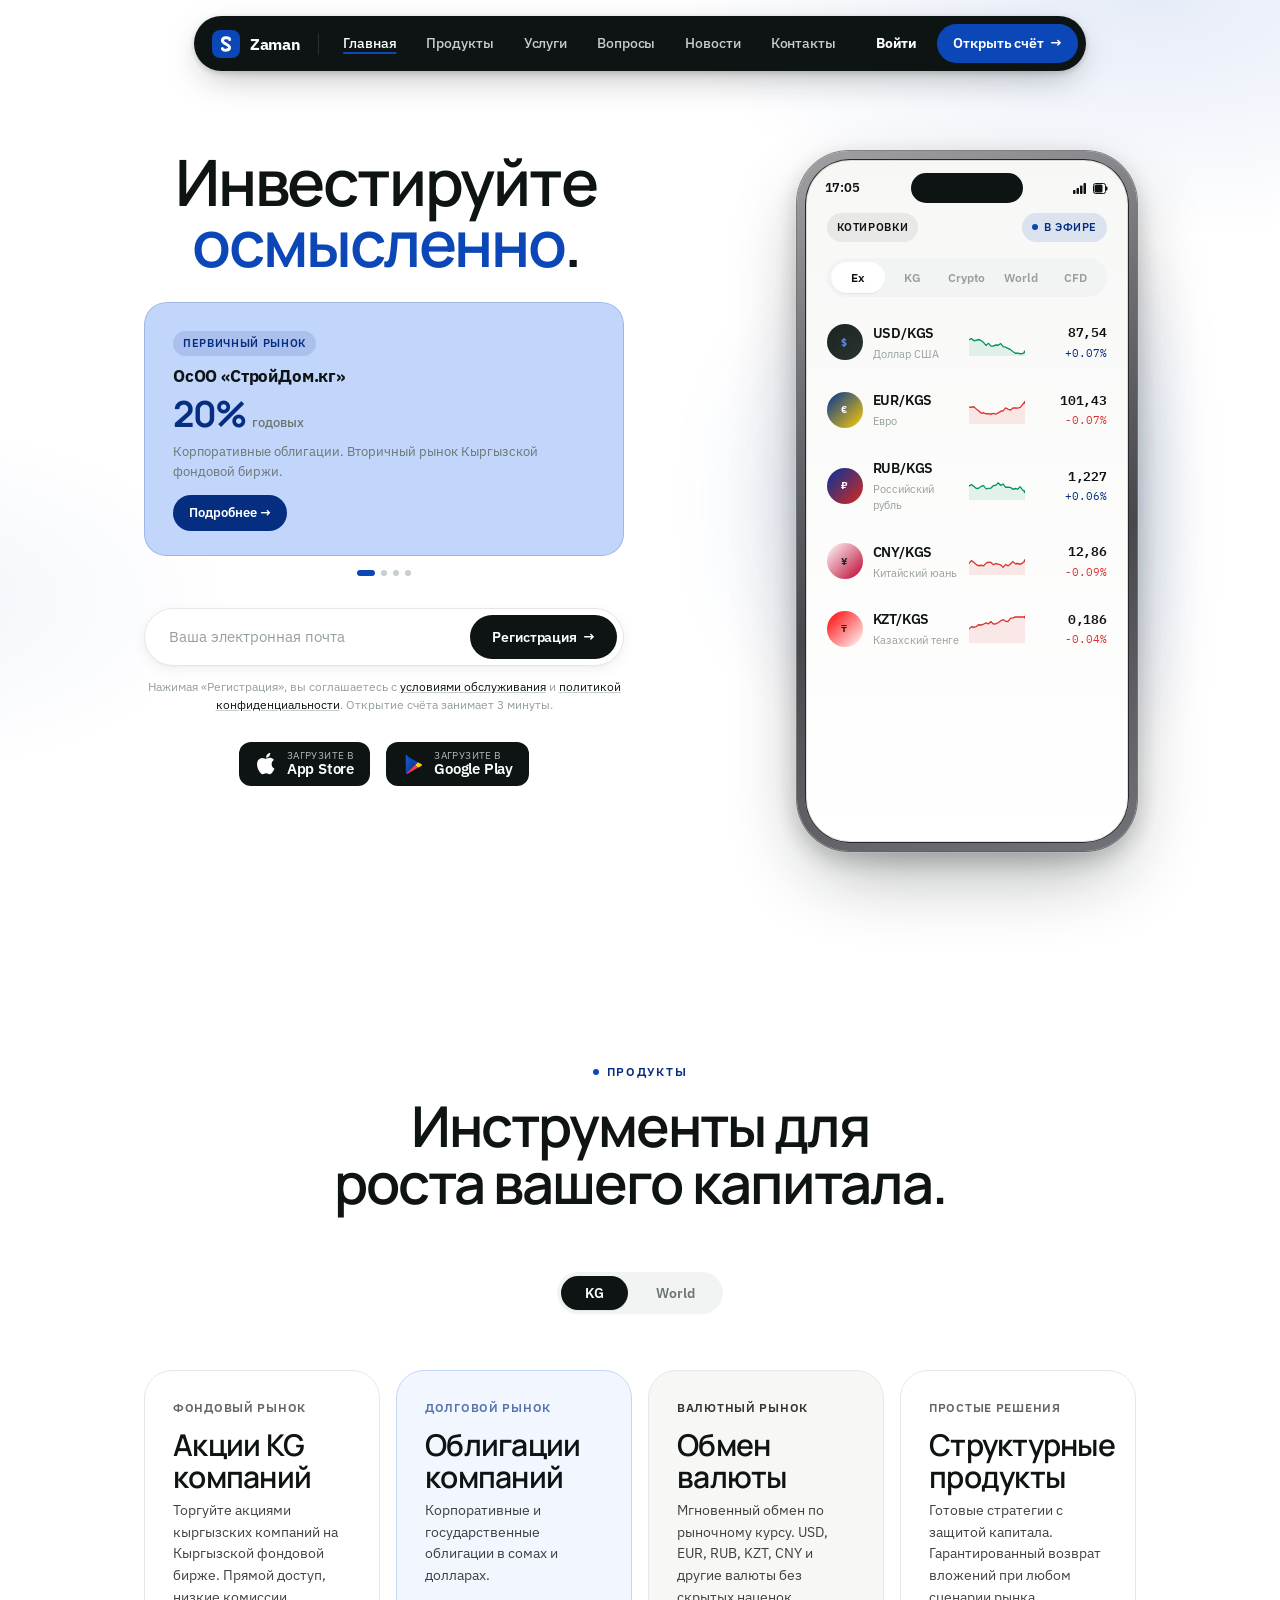
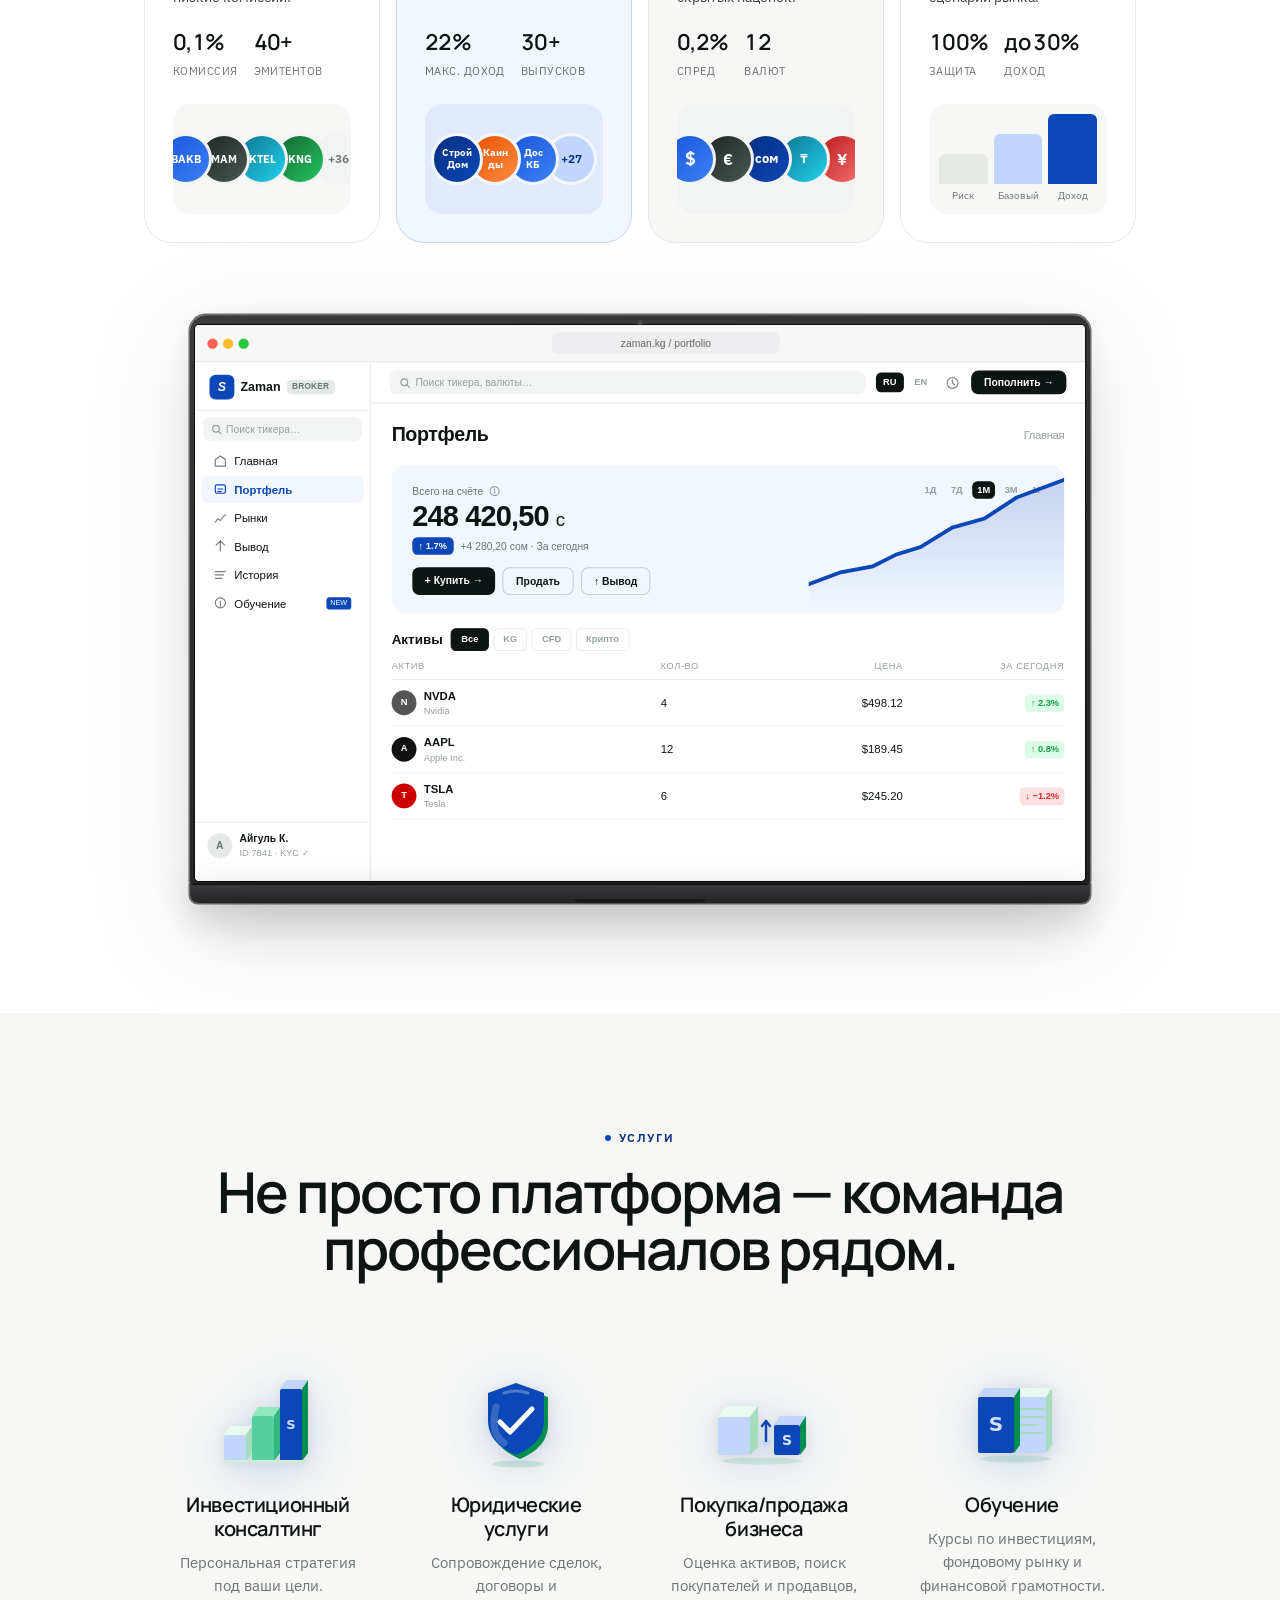
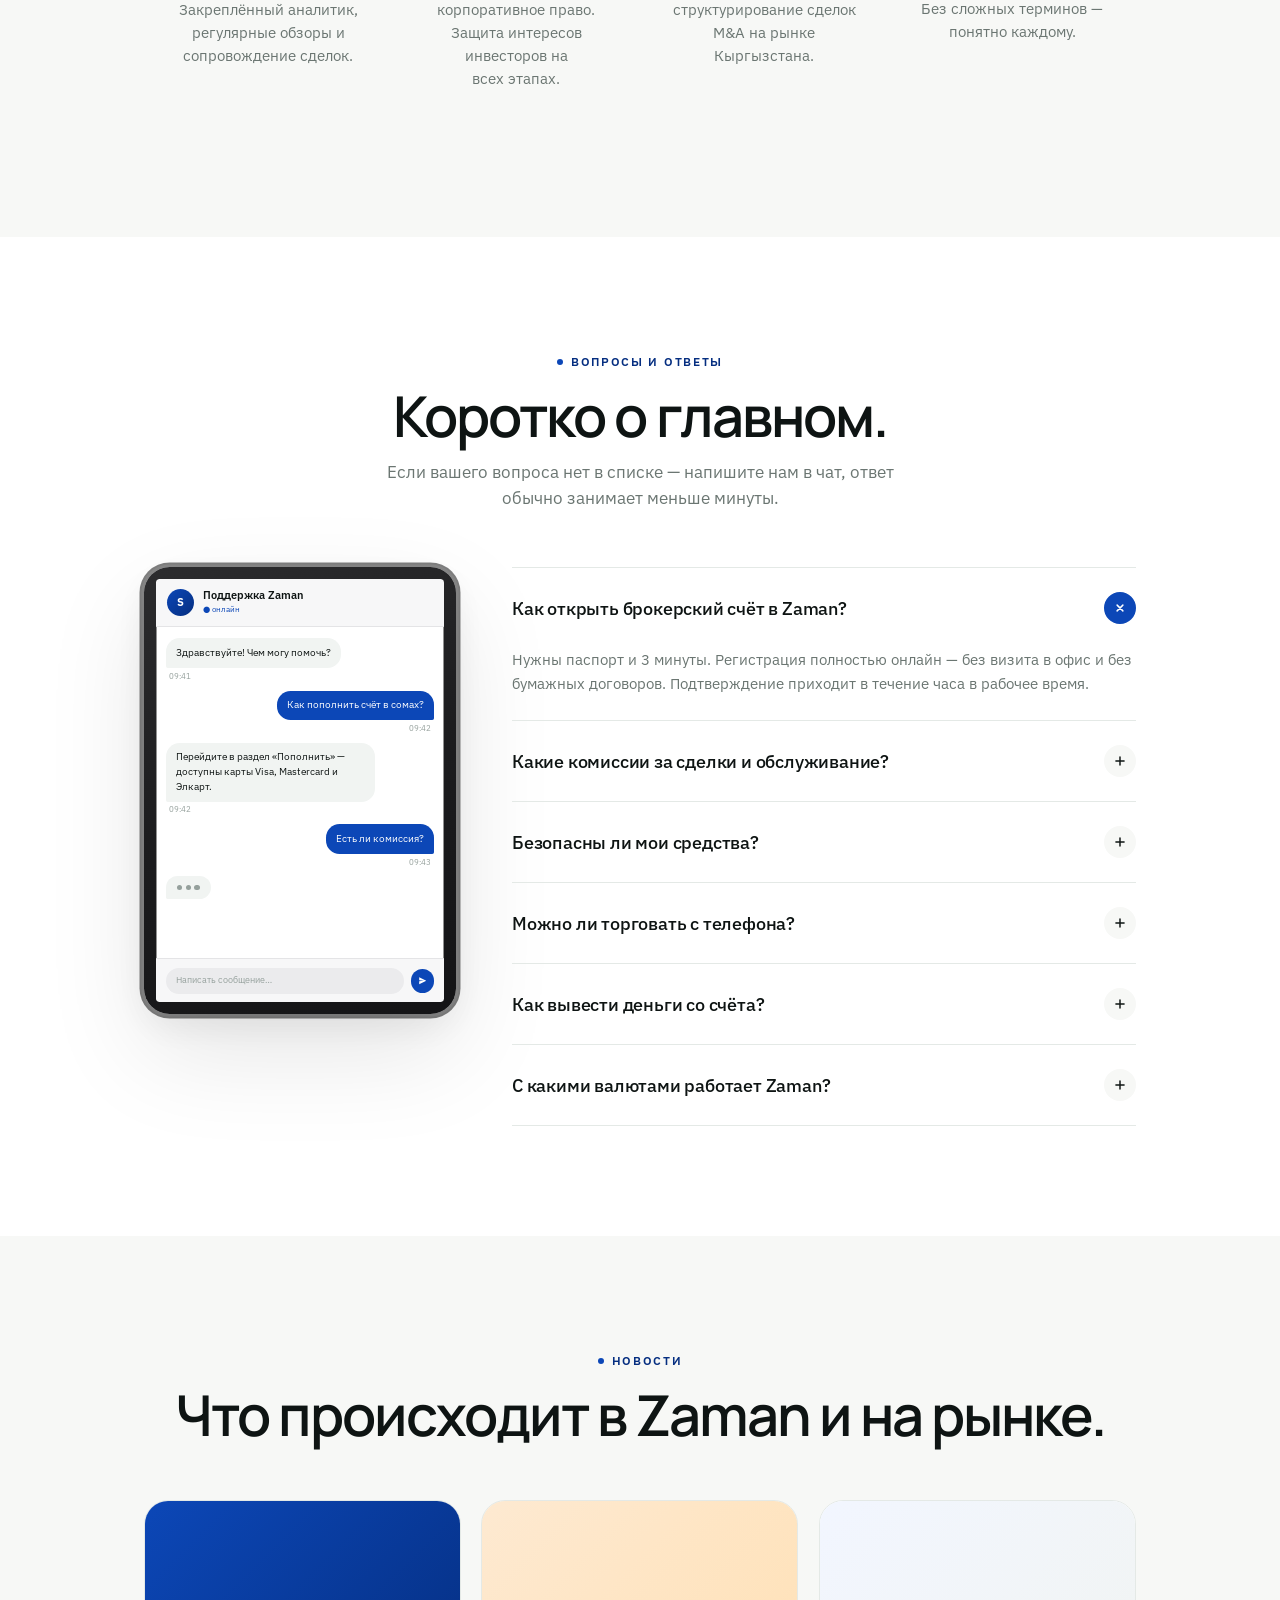
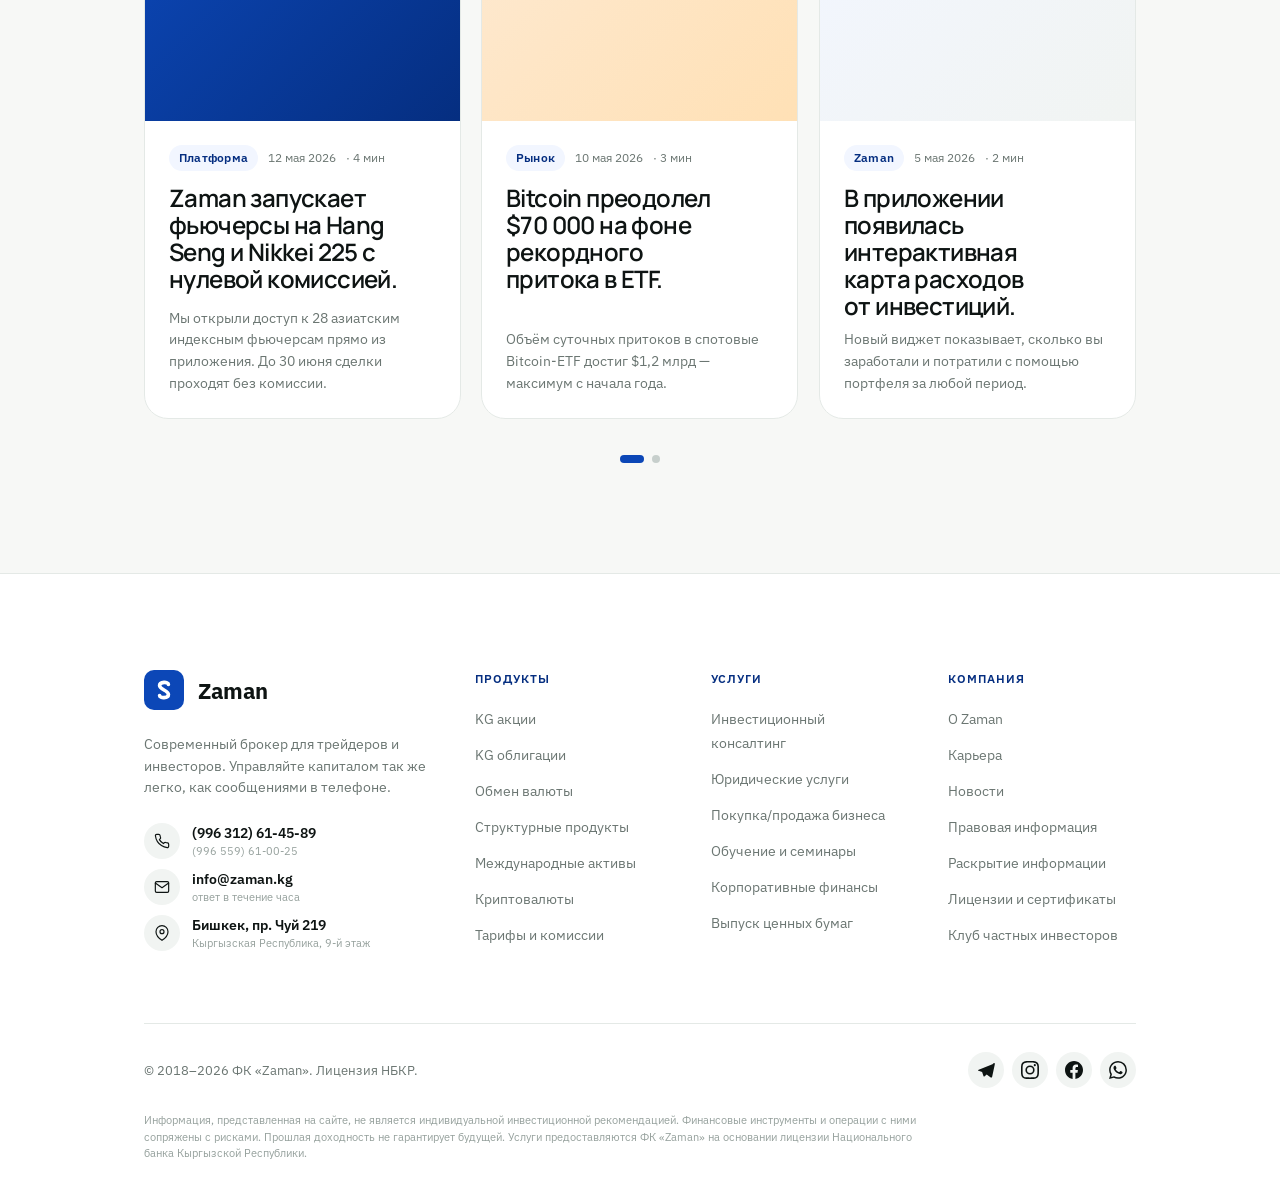
==== index.html @ e64d0140 "Initial zaman landing site (rebranded from Senti template) Co-Authored-By: Claude Opus 4.8 <noreply@" ====
<!doctype html>
<html lang="ru">
<head>
<meta charset="utf-8"/>
<meta name="viewport" content="width=device-width, initial-scale=1"/>
<title>Zaman — брокерская платформа</title>
<link rel="preconnect" href="https://fonts.googleapis.com"/>
<link rel="preconnect" href="https://fonts.gstatic.com" crossorigin/>
<link href="https://fonts.googleapis.com/css2?family=Manrope:wght@400;500;600;700;800&family=IBM+Plex+Sans:wght@400;500;600;700&family=IBM+Plex+Mono:wght@400;500&display=swap" rel="stylesheet"/>
<style>
/* ============================================================
   Zaman — Design Tokens (colors_and_type.css inlined)
   ============================================================ */
:root {
  --senti-green:        #0C47B7;
  --senti-green-bright: #1F5FD8;
  --senti-green-deep:   #052E80;
  --senti-green-soft:   #C2D5FB;
  --senti-green-wash:   #F2F6FF;
  --senti-lime:         #5C8BEE;

  --ink-1000: #0E1413;
  --ink-900:  #161D1B;
  --ink-800:  #1F2725;
  --ink-700:  #2A3331;
  --ink-500:  #6B7672;
  --ink-400:  #95A09C;
  --ink-300:  #C7CFCC;
  --ink-200:  #E4E9E6;
  --ink-100:  #F1F4F2;
  --ink-50:   #F7F8F6;
  --paper:    #FFFFFF;

  --fg-1: var(--ink-1000);
  --fg-2: var(--ink-500);
  --fg-3: var(--ink-400);
  --fg-inverse: var(--paper);

  --bg-1: var(--paper);
  --bg-2: var(--ink-50);
  --bg-3: var(--ink-100);
  --bg-dark: var(--ink-1000);

  --border: var(--ink-200);
  --border-strong: var(--ink-300);
  --border-dark: var(--ink-700);

  --accent: var(--senti-green);
  --accent-fg: var(--paper);
  --accent-tint: var(--senti-green-soft);

  --success: #16A34A;
  --warning: #E69500;
  --danger:  #DC3232;
  --info:    #2563EB;

  --font-display: 'Manrope', 'Helvetica Neue', system-ui, -apple-system, sans-serif;
  --font-body:    'IBM Plex Sans', system-ui, -apple-system, sans-serif;
  --font-mono:    'IBM Plex Mono', 'SFMono-Regular', Menlo, monospace;

  --fs-display-2xl: clamp(64px, 8vw, 128px);
  --fs-display-xl:  clamp(48px, 6vw,  96px);
  --fs-display-lg:  clamp(40px, 4.4vw, 72px);
  --fs-display-md:  clamp(32px, 3.4vw, 56px);
  --fs-h1: 40px;
  --fs-h2: 32px;
  --fs-h3: 24px;
  --fs-h4: 20px;
  --fs-body-lg: 18px;
  --fs-body:    16px;
  --fs-body-sm: 14px;
  --fs-caption: 12px;
  --fs-eyebrow: 13px;

  --lh-display: 0.95;
  --lh-heading: 1.1;
  --lh-body:    1.5;
  --lh-tight:   1.2;

  --tracking-display: -0.035em;
  --tracking-heading: -0.02em;
  --tracking-body:    -0.005em;
  --tracking-eyebrow: 0.08em;

  --radius-sm: 8px;
  --radius-md: 14px;
  --radius-lg: 22px;
  --radius-xl: 32px;
  --radius-2xl: 44px;
  --radius-pill: 999px;

  --shadow-1: 0 1px 2px rgba(14,20,19,0.04), 0 1px 1px rgba(14,20,19,0.03);
  --shadow-2: 0 4px 14px rgba(14,20,19,0.06), 0 1px 2px rgba(14,20,19,0.04);
  --shadow-3: 0 18px 40px -12px rgba(14,20,19,0.12), 0 4px 10px rgba(14,20,19,0.04);
  --shadow-press: inset 0 1px 0 rgba(255,255,255,0.18);

  --sp-1: 4px;  --sp-2: 8px;  --sp-3: 12px; --sp-4: 16px;
  --sp-5: 20px; --sp-6: 24px; --sp-8: 32px; --sp-10: 40px;
  --sp-12: 48px; --sp-16: 64px; --sp-20: 80px; --sp-24: 96px;

  --ease-out: cubic-bezier(0.22, 1, 0.36, 1);
  --ease-in-out: cubic-bezier(0.65, 0, 0.35, 1);
  --dur-fast: 140ms;
  --dur-base: 220ms;
  --dur-slow: 420ms;
}

/* ============ base ============ */
*, *::before, *::after { box-sizing: border-box; }
html, body { margin: 0; padding: 0; color: var(--fg-1); }
body {
  background:
    radial-gradient(800px 400px at 90% 0%, rgba(12,71,183,0.10), transparent 60%),
    radial-gradient(600px 300px at -10% 10%, rgba(12,71,183,0.06), transparent 60%),
    var(--paper);
  background-attachment: local;
}
html { overflow-x: clip; }
body { font-family: var(--font-body); font-size: 16px; line-height: var(--lh-body); -webkit-font-smoothing: antialiased; text-rendering: optimizeLegibility; }
a { color: inherit; text-decoration: none; }
button { font-family: inherit; }
::selection { background: var(--senti-green-soft); color: var(--ink-1000); }

.wrap { max-width: 1280px; margin: 0 auto; padding: 0 144px; }
@media (max-width: 1200px) { .wrap { padding: 0 96px; } }
@media (max-width: 980px)  { .wrap { padding: 0 32px; } }
@media (max-width: 760px)  { .wrap { padding: 0 20px; } }

.eyebrow {
  font-size: 12px; line-height: 1; letter-spacing: 0.14em; text-transform: uppercase;
  font-weight: 600; color: var(--senti-green-deep);
  display: inline-flex; align-items: center; gap: 8px;
}
.eyebrow::before {
  content: ''; width: 6px; height: 6px; border-radius: 999px; background: var(--senti-green);
}

.pill {
  display: inline-flex; align-items: center; gap: 8px;
  height: 48px; padding: 0 22px; border-radius: 999px;
  font-weight: 600; font-size: 15px; letter-spacing: -0.2px;
  border: none; cursor: pointer;
  transition: transform 80ms var(--ease-out), background-color 140ms var(--ease-out), box-shadow 140ms var(--ease-out), color 140ms var(--ease-out);
}
.pill .arr { font-weight: 500; opacity: 0.95; transition: transform 220ms var(--ease-out); }
.pill:hover .arr { transform: translateX(2px); }
.pill:active { transform: scale(0.98); }
.pill.primary { background: var(--senti-green); color: white; }
.pill.primary:hover { background: var(--senti-green-bright); box-shadow: var(--shadow-2); }
.pill.dark { background: var(--ink-1000); color: white; }
.pill.dark:hover { background: var(--ink-800); box-shadow: var(--shadow-2); }
.pill.outline { background: transparent; color: var(--ink-1000); border: 1.5px solid var(--ink-1000); }
.pill.outline:hover { background: var(--ink-1000); color: white; }
.pill.soft { background: var(--ink-100); color: var(--ink-1000); }
.pill.soft:hover { background: var(--ink-200); }
.pill.lg { height: 56px; padding: 0 28px; font-size: 16px; }

/* ============ Dynamic Island nav ============ */
.island-wrap { position: sticky; top: 16px; z-index: 50; display: flex; justify-content: center; padding: 0 16px; max-width: 100vw; box-sizing: border-box; }
.island {
  position: relative;
  background: var(--ink-1000); color: white;
  border-radius: 999px;
  display: flex; align-items: center; gap: 6px;
  padding: 8px 8px 8px 18px;
  box-shadow: 0 12px 36px -10px rgba(14,20,19,0.35), 0 2px 6px rgba(14,20,19,0.18);
  transition: width 420ms var(--ease-out), padding 320ms var(--ease-out), border-radius 320ms var(--ease-out);
  overflow: hidden;
}
.island-logo { display: flex; align-items: center; gap: 10px; padding-right: 8px; flex: 0 0 auto; }
.island-logo .glyph {
  width: 28px; height: 28px; border-radius: 8px; background: var(--senti-green);
  display: grid; place-items: center; flex: 0 0 auto;
}
.island-logo .glyph svg { width: 18px; height: 18px; }
.island-logo .name { font-weight: 700; font-size: 16px; letter-spacing: -0.4px; }
.island-sep { width: 1px; height: 22px; background: rgba(255,255,255,0.12); margin: 0 4px; flex: 0 0 auto; }
.island-nav { display: flex; gap: 2px; align-items: center; }
.island-nav a {
  position: relative;
  padding: 9px 14px; border-radius: 999px;
  font-size: 14px; font-weight: 500; color: rgba(255,255,255,0.78); letter-spacing: -0.1px;
  transition: color 140ms var(--ease-out), background-color 140ms var(--ease-out);
  white-space: nowrap;
}
.island-nav a:hover { color: white; background: rgba(255,255,255,0.08); }
.island-nav a.active { color: white; background: transparent; text-decoration: underline; text-decoration-color: var(--senti-green); text-underline-offset: 4px; text-decoration-thickness: 2px; }
.island-cta {
  margin-left: 6px; display: flex; gap: 6px; align-items: center;
}
.island-cta .ghost {
  color: #fff; padding: 9px 14px; border-radius: 999px;
  font-size: 14px; font-weight: 700; letter-spacing: -0.01em;
  transition: color 140ms var(--ease-out), background-color 140ms var(--ease-out);
}
.island-cta .ghost:hover { color: white; background: rgba(255,255,255,0.08); }
.island-cta .signup {
  background: var(--senti-green); color: white;
  padding: 9px 16px; border-radius: 999px; font-weight: 600; font-size: 14px;
  display: inline-flex; align-items: center; gap: 6px; letter-spacing: -0.1px;
  transition: background-color 140ms var(--ease-out);
}
.island-cta .signup:hover { background: var(--senti-green-bright); }

/* morphing ticker that appears in the island when scrolled past hero */
.island-ticker {
  display: none; align-items: center; gap: 12px; padding: 0 10px 0 6px;
  color: rgba(255,255,255,0.92); font-family: var(--font-mono); font-size: 13px;
  font-feature-settings: 'tnum' 1;
}
.island-ticker .tk { display: inline-flex; align-items: center; gap: 6px; }
.island-ticker .sym { color: rgba(255,255,255,0.6); }
.island-ticker .up { color: var(--senti-green-bright); }
.island-ticker .dn { color: #ff7676; }

/* compact (scrolled) state */
.island.compact .island-nav,
.island.compact .island-sep,
.island.compact .island-cta .ghost { display: none; }
.island.compact .island-ticker { display: none !important; }
.island.compact { padding: 8px 8px 8px 18px; }
.island.compact .island-burger { display: inline-flex; }

/* Hamburger button — hidden by default, shown on compact/mobile */
.island-burger {
  display: none; align-items: center; justify-content: center;
  width: 36px; height: 36px; border-radius: 999px;
  background: rgba(255,255,255,0.10); border: none; cursor: pointer;
  color: white; flex: 0 0 auto; margin-right: 4px;
  transition: background-color 140ms var(--ease-out);
}
.island-burger:hover { background: rgba(255,255,255,0.18); }

@media (max-width: 980px) {
  .island-nav { display: none; }
  .island-sep { display: none; }
  .island-cta .ghost { display: none; }
  .island-ticker { display: none !important; }
  .island-burger { display: inline-flex; }
}

/* Mobile nav dropdown */
.island-mobile-menu {
  display: none; position: fixed; top: 72px;
  left: 50%; transform: translateX(-50%);
  width: auto;
  background: var(--ink-1000); border-radius: 22px;
  padding: 12px; z-index: 49;
  box-shadow: 0 18px 48px -12px rgba(14,20,19,0.5);
  flex-direction: column; gap: 2px;
}
.island-mobile-menu.open { display: flex; }
.island-mobile-menu a {
  padding: 13px 16px; border-radius: 14px;
  font-size: 16px; font-weight: 500; color: rgba(255,255,255,0.82);
  text-align: center;
  transition: background-color 140ms var(--ease-out), color 140ms;
}
.island-mobile-menu a:hover,
.island-mobile-menu a.active { background: rgba(255,255,255,0.08); color: white; }
.menu-socials {
  display: flex; justify-content: center; gap: 8px;
  padding: 8px 0 4px; border-top: 1px solid rgba(255,255,255,0.08); margin-top: 4px;
}
.menu-socials a {
  width: 36px; height: 36px; border-radius: 999px;
  background: rgba(255,255,255,0.08); color: rgba(255,255,255,0.7);
  display: grid; place-items: center; padding: 0;
  transition: background-color 140ms var(--ease-out), color 140ms;
}
.menu-socials a:hover { background: var(--senti-green); color: white; }

/* ============ HERO ============ */
.hero {
  position: relative;
  padding: 0 0 96px;
  background: transparent;
  overflow: hidden;
}
.hero-grid {
  display: grid; grid-template-columns: 1.05fr 1fr; gap: 48px; align-items: start;
  margin-top: 24px;
  padding-top: 72px;
}
/* grid children must have min-width:0 to prevent content overflow */
.hero-grid > * { min-width: 0; }
@media (max-width: 980px) {
  .hero-grid { grid-template-columns: 1fr; gap: 40px; }
  .phone-stage { justify-content: flex-start; }
}
.hero h1 {
  font-family: var(--font-display);
  font-size: clamp(36px, 5vw, 64px);
  line-height: 0.96;
  letter-spacing: -0.035em;
  font-weight: 600;
  margin: 0 0 24px;
  text-align: center;
  text-wrap: none;
}
.hero h1 .accent { color: var(--senti-green); }

.signup-row {
  display: flex; gap: 8px; align-items: stretch; max-width: 480px;
  background: white; border: 1px solid var(--border); border-radius: 999px;
  padding: 6px 6px 6px 22px;
  box-shadow: var(--shadow-2);
}
.signup-row input {
  flex: 1; border: none; outline: none; font-size: 15px;
  font-family: inherit; color: var(--ink-1000); background: transparent;
  min-width: 0;
}
.signup-row input::placeholder { color: var(--fg-3); }
.signup-row button {
  border: none; cursor: pointer;
  background: var(--ink-1000); color: white;
  padding: 0 22px; border-radius: 999px; height: 44px;
  font-weight: 600; font-size: 14px; letter-spacing: -0.1px;
  display: inline-flex; align-items: center; gap: 6px;
  transition: background-color 140ms var(--ease-out);
}
.signup-row button:hover { background: var(--senti-green); }
.signup-hint {
  margin: 12px 0 28px; font-size: 12px; color: var(--fg-3); max-width: 480px; line-height: 1.5;
}
.signup-hint a { color: var(--ink-1000); text-decoration: underline; text-decoration-color: var(--ink-300); }

.store-row {
  display: flex; flex-wrap: nowrap; gap: 16px; align-items: center; justify-content: center;
  max-width: 480px;
}
.store {
  display: inline-flex; align-items: center; justify-content: center; gap: 8px;
  background: var(--ink-1000); color: white;
  height: 44px; padding: 0 16px; border-radius: 12px; flex: 0 0 auto;
  transition: transform 80ms var(--ease-out), background-color 140ms var(--ease-out);
}
.store:hover { background: var(--ink-800); }
.store:active { transform: scale(0.98); }
.store .icon { display: grid; place-items: center; width: 24px; }
.store .lbl { display: flex; flex-direction: column; line-height: 1.1; }
.store .lbl small { font-size: 10px; opacity: 0.7; letter-spacing: 0.04em; text-transform: uppercase; }
.store .lbl strong { font-size: 15px; font-weight: 600; letter-spacing: -0.2px; }
.store.pwa { background: white; color: var(--ink-1000); border: 1.5px solid var(--ink-1000); }
.store.pwa:hover { background: var(--ink-1000); color: white; }
.store.pwa-sq { border-radius: var(--radius-md); padding: 0; width: 52px; height: 52px; flex: 0 0 52px; justify-content: center; }
.store.pwa-sq .icon { margin: 0; }

/* ---- Promo Carousel ---- */
.promo-carousel {
  position: relative; overflow: hidden;
  margin: 28px 0 32px; border-radius: var(--radius-lg);
  max-width: 480px;
}
.promo-track {
  display: flex; transition: transform 500ms var(--ease-out); will-change: transform;
}
.promo-card {
  flex: 0 0 100%; background: var(--card-bg, var(--senti-green-wash));
  border-radius: var(--radius-lg); padding: 28px 28px 24px;
  border: 1.5px solid color-mix(in srgb, var(--card-accent, var(--senti-green)) 18%, transparent);
  display: flex; flex-direction: column; gap: 10px; min-height: 180px;
}
.promo-badge {
  display: inline-flex; align-items: center;
  background: rgba(12,71,183,0.12); color: var(--card-accent, var(--senti-green));
  font-size: 11px; font-weight: 600; letter-spacing: 0.06em; text-transform: uppercase;
  padding: 4px 10px; border-radius: var(--radius-pill); width: fit-content;
}
.promo-company {
  font-size: 17px; font-weight: 700; color: var(--fg-1); letter-spacing: -0.01em; line-height: 1.2;
}
.promo-yield {
  display: flex; align-items: baseline; gap: 6px;
}
.promo-yield-num {
  font-family: var(--font-display); font-size: 36px; font-weight: 700; letter-spacing: -0.04em;
  color: var(--card-accent, var(--senti-green)); line-height: 1;
}
.promo-yield-label {
  font-size: 13px; color: var(--fg-2); font-weight: 500;
}
.promo-desc {
  font-size: 13px; color: var(--fg-2); line-height: 1.5; flex: 1;
}
.promo-cta {
  display: inline-flex; align-items: center; align-self: flex-start;
  background: var(--card-accent, var(--senti-green)); color: #fff;
  font-size: 13px; font-weight: 600; padding: 8px 16px;
  border-radius: var(--radius-pill); text-decoration: none; margin-top: 4px;
  transition: opacity 150ms;
}
.promo-cta:hover { opacity: 0.85; }
.promo-dots {
  display: flex; justify-content: center; gap: 6px; margin-top: 14px;
}
.promo-dot {
  width: 6px; height: 6px; border-radius: 3px; background: var(--ink-300);
  cursor: pointer; transition: width 300ms var(--ease-out), background 200ms;
}
.promo-dot.active { width: 18px; background: var(--senti-green); }

.trust-row {
  display: flex; flex-wrap: wrap; gap: 28px 36px; margin-top: 48px;
  padding-top: 28px; border-top: 1px solid var(--border);
}
.trust { display: flex; flex-direction: column; gap: 4px; }
.trust .num {
  font-family: var(--font-display); font-size: 26px; font-weight: 600; letter-spacing: -0.03em;
  color: var(--ink-1000); font-feature-settings: 'tnum' 1;
}
.trust .lab { font-size: 12px; color: var(--fg-2); }

/* ============ Phone mock ============ */
.phone-stage {
  position: relative; display: flex; justify-content: flex-end; align-items: center;
  min-height: 660px;
}
.phone-stage::before {
  content: ''; position: absolute; inset: 10% -10% -10% 5%;
  background: radial-gradient(circle at 60% 40%, rgba(12,71,183,0.18), transparent 60%);
  z-index: 0; filter: blur(20px);
}
.phone {
  position: relative; z-index: 1;
  width: 340px; height: 700px;
  background: linear-gradient(160deg, #A0A0A5 0%, #6E6E73 30%, #48484C 60%, #72727A 100%);
  border-radius: 52px;
  padding: 8px;
  box-shadow:
    0 0 0 1px rgba(0,0,0,0.45),
    0 0 0 2px rgba(255,255,255,0.14),
    0 30px 80px -20px rgba(14,20,19,0.45),
    0 8px 24px rgba(14,20,19,0.20);
}
.phone-screen {
  width: 100%; height: 100%;
  background: linear-gradient(180deg, #F7F8F6 0%, #FFFFFF 100%);
  border-radius: 45px;
  overflow: hidden; position: relative;
  color: var(--ink-1000);
  box-shadow: inset 0 0 0 1px rgba(0,0,0,0.82), inset 0 0 0 2px rgba(0,0,0,0.12);
}
.phone-status {
  display: grid;
  grid-template-columns: 1fr auto 1fr;
  align-items: center;
  padding: 14px 20px 0;
  font-size: 13px; font-weight: 600; color: var(--ink-1000); letter-spacing: -0.1px;
  position: relative; z-index: 2;
}
.phone-status .st-time { justify-self: start; }
.phone-status .st-island { justify-self: center; }
.phone-status .st-icons { justify-self: end; display: inline-flex; align-items: center; gap: 5px; }
.phone-island-inner {
  display: inline-block;
  background: var(--ink-1000);
  height: 30px; width: 112px; border-radius: 999px;
  vertical-align: middle;
  position: relative; top: 0;
}
.phone-header {
  padding: 10px 22px 10px; display: flex; justify-content: space-between; align-items: center;
}
.phone-header .balance-eyebrow { font-size: 13px; color: var(--ink-1000); letter-spacing: 0.04em; text-transform: uppercase; font-weight: 700; }
.phone-header .balance {
  font-family: var(--font-mono); font-feature-settings: 'tnum' 1;
  font-size: 26px; font-weight: 500; letter-spacing: -0.03em; margin-top: 4px;
}
.phone-header .balance .dec { opacity: 0.5; font-size: 18px; }
.phone-header .live-pill {
  display: inline-flex; align-items: center; gap: 6px;
  background: rgba(12,71,183,0.12); color: var(--senti-green-deep);
  padding: 6px 10px; border-radius: 999px; font-size: 11px; font-weight: 600; letter-spacing: 0.04em;
}
.phone-header .live-pill .dot {
  width: 6px; height: 6px; border-radius: 999px; background: var(--senti-green);
  animation: pulse 1.6s infinite;
}
.phone-header .live-pill-label {
  background: rgba(14,20,19,0.07); color: var(--ink-1000); letter-spacing: 0.06em;
}
@keyframes pulse {
  0%, 100% { opacity: 1; transform: scale(1); }
  50% { opacity: 0.4; transform: scale(0.8); }
}

.phone-tabs {
  display: flex; gap: 0; margin: 6px 22px 14px;
  padding: 4px; border-radius: 999px; background: var(--ink-100);
  justify-content: space-around;
}
.phone-tabs button {
  flex: 1; border: none; background: transparent; cursor: pointer;
  color: var(--ink-400); font-size: 12px; font-weight: 600; letter-spacing: -0.1px;
  padding: 8px 0; border-radius: 999px;
  transition: all 220ms var(--ease-out);
}
.phone-tabs button.on { background: white; color: var(--ink-1000); box-shadow: var(--shadow-1); }

.crypto-list { padding: 0 22px 14px; display: flex; flex-direction: column; gap: 4px; }
.crypto-row {
  display: grid; grid-template-columns: 36px 1fr 56px minmax(72px, max-content); gap: 10px;
  align-items: center; padding: 12px 0;
  border-radius: 18px;
  transition: background-color 140ms var(--ease-out);
}
.crypto-row:hover { background: var(--ink-50); }
.crypto-row .ic {
  width: 36px; height: 36px; border-radius: 999px;
  display: grid; place-items: center;
  font-size: 16px; font-weight: 700; color: white;
}
.crypto-row .meta .sym { font-size: 14px; font-weight: 600; letter-spacing: -0.2px; color: var(--ink-1000); }
.crypto-row .meta .name { font-size: 11px; color: var(--ink-400); margin-top: 2px; }
.crypto-row svg.spark { width: 100%; height: 28px; }
.crypto-row .price {
  text-align: right; font-family: var(--font-mono); font-feature-settings: 'tnum' 1;
}
.crypto-row .price .v { font-size: 13px; font-weight: 600; letter-spacing: -0.02em; color: var(--ink-1000); }
.crypto-row .price .ch { font-size: 11px; margin-top: 2px; }
.ch.up { color: var(--senti-green-deep); }
.ch.dn { color: #DC3232; }
.ic.btc  { background: linear-gradient(135deg, #F7931A, #FFB347); }
.ic.eth  { background: linear-gradient(135deg, #627EEA, #8FA1F5); }
.ic.sol  { background: linear-gradient(135deg, #9945FF, #14F195); }
.ic.ton  { background: linear-gradient(135deg, #0098EA, #5BC4F1); }
.ic.usdt { background: linear-gradient(135deg, #26A17B, #50C896); }
.ic.bnb  { background: linear-gradient(135deg, #F3BA2F, #FFD966); color: #1F2725; }
.ic.xrp  { background: linear-gradient(135deg, #1F2725, #4A5754); }
.ic.aapl { background: #0E1413; }
.ic.tsla { background: linear-gradient(135deg, #E31937, #B30E2A); }
.ic.nvda { background: linear-gradient(135deg, #76B900, #4E7C00); }
.ic.msft { background: linear-gradient(135deg, #0078D4, #00BCF2); }
.ic.googl{ background: linear-gradient(135deg, #4285F4, #34A853); }
.ic.amzn { background: linear-gradient(135deg, #FF9900, #E47911); color: #1F2725; }
.ic.meta { background: linear-gradient(135deg, #1877F2, #4267B2); }
.ic.gold { background: linear-gradient(135deg, #FFD700, #B8860B); color: #1F2725; }
.ic.brent{ background: linear-gradient(135deg, #1F2725, #3D4A47); }
.ic.wti  { background: linear-gradient(135deg, #2A3331, #6B7672); }
.ic.slv  { background: linear-gradient(135deg, #C0C0C0, #808080); color: #1F2725; }
.ic.ngas { background: linear-gradient(135deg, #4FB3E8, #1E6FA8); }
.ic.cpr  { background: linear-gradient(135deg, #B87333, #8B4513); }
.ic.plt  { background: linear-gradient(135deg, #E5E4E2, #A8A9AD); color: #1F2725; }
.ic.kg-b  { background: linear-gradient(135deg, #1A56DB, #3B82F6); }
.ic.kg-k  { background: linear-gradient(135deg, #E65100, #FF8C42); }
.ic.kg-t  { background: linear-gradient(135deg, #0E7490, #22D3EE); color: #fff; }
.ic.kg-m  { background: linear-gradient(135deg, #1F2725, #4A5754); }
.ic.kg-n  { background: linear-gradient(135deg, #166534, #22C55E); }
.ic.kg-mb { background: linear-gradient(135deg, #7C3AED, #A78BFA); }
.ic.kg-h  { background: linear-gradient(135deg, #92400E, #D97706); color: #fff; }
.ic.fx   { font-size: 10px; font-weight: 700; letter-spacing: 0.02em; }
.ic.fx-usd { background: linear-gradient(135deg, #1A2420, #2A3331); color: #5C8BEE; }
.ic.fx-eur { background: linear-gradient(135deg, #003399, #FFCC00); }
.ic.fx-gbp { background: linear-gradient(135deg, #012169, #C8102E); }
.ic.fx-jpy { background: linear-gradient(135deg, #FFFFFF, #BC002D); color: #1F2725; }
.ic.fx-chf { background: linear-gradient(135deg, #DA291C, #FFFFFF); }
.ic.fx-aud { background: linear-gradient(135deg, #00008B, #E4002B); }
.ic.fx-cad { background: linear-gradient(135deg, #FF0000, #FFFFFF); color: #1F2725; }
.ic.fx-rub { background: linear-gradient(135deg, #0033A0, #DA291C); }

.phone-fab {
  position: absolute; left: 14px; right: 14px; bottom: 14px;
  background: var(--ink-1000); color: white;
  border-radius: 999px; padding: 14px 18px;
  display: flex; justify-content: space-between; align-items: center;
  font-size: 14px; font-weight: 600; letter-spacing: -0.2px;
  box-shadow: 0 12px 28px -8px rgba(14,20,19,0.3);
}
.phone-fab .right { display: inline-flex; align-items: center; gap: 8px; opacity: 0.92; }
.phone-fab .right .price { font-family: var(--font-mono); font-feature-settings: 'tnum' 1; }

/* ============ Scroll animations ============ */
[data-anim] {
  opacity: 0;
  transition: opacity 0.65s var(--ease-out), transform 0.65s var(--ease-out);
  will-change: transform, opacity;
}
[data-anim="up"]         { transform: translateY(48px); }
[data-anim="left"]       { transform: translateX(72px); }
[data-anim="right"]      { transform: translateX(-72px); }
[data-anim].anim-in {
  opacity: 1 !important;
  transform: none !important;
}
/* stagger for siblings */
[data-anim][data-delay="1"] { transition-delay: 0.08s; }
[data-anim][data-delay="2"] { transition-delay: 0.16s; }
[data-anim][data-delay="3"] { transition-delay: 0.24s; }
[data-anim][data-delay="4"] { transition-delay: 0.32s; }
[data-anim][data-delay="5"] { transition-delay: 0.40s; }
[data-anim][data-delay="6"] { transition-delay: 0.48s; }
[data-anim][data-delay="7"] { transition-delay: 0.56s; }

/* ============ generic section ============ */
section.section { padding: 110px 0; position: relative; }
.section-bg-tint { background: var(--ink-50); }
.section-head { display: flex; justify-content: space-between; align-items: flex-end; gap: 32px; margin-bottom: 56px; flex-wrap: wrap; }
.section-head .left { max-width: 720px; }
.section-head h2 {
  font-family: var(--font-display); font-size: clamp(36px, 4.4vw, 64px);
  line-height: 1.02; letter-spacing: -0.035em; font-weight: 600;
  margin: 16px 0 0; text-wrap: balance;
}
.section-head p { font-size: 17px; color: var(--fg-2); margin: 16px 0 0; max-width: 520px; text-wrap: pretty; }
.section-head .right a {
  color: inherit; font-weight: 600; font-size: 14px; letter-spacing: -0.1px;
  display: inline-flex; align-items: center; gap: 6px;
  border-bottom: 1.5px solid currentColor; padding-bottom: 2px;
}

/* ============ Products ============ */
/* Products toolbar */
.products-toolbar {
  display: inline-flex; align-items: center; gap: 4px;
  background: var(--ink-100); border-radius: 999px; padding: 4px;
  margin-top: 28px;
}
.ptab {
  padding: 8px 24px; border-radius: 999px; border: none; cursor: pointer;
  font-size: 14px; font-weight: 600; color: var(--fg-2);
  background: transparent; transition: background-color 140ms var(--ease-out), color 140ms;
}
.ptab.on { background: var(--ink-1000); color: white; box-shadow: var(--shadow-1); }
.ptab:hover:not(.on) { color: var(--fg-1); }

.products-grid {
  display: grid; grid-template-columns: repeat(4, 1fr); gap: 16px;
}
@media (max-width: 1024px) { .products-grid { grid-template-columns: repeat(2, 1fr); } }
@media (max-width: 560px) { .products-grid { grid-template-columns: 1fr; } }
.product-card {
  position: relative;
  border-radius: 28px; padding: 28px; border: 1px solid var(--border);
  background: white; min-height: 360px;
  display: flex; flex-direction: column; justify-content: space-between;
  transition: transform 220ms var(--ease-out), box-shadow 220ms var(--ease-out), border-color 220ms var(--ease-out);
  overflow: hidden;
}
.product-card:hover { transform: translateY(-3px); box-shadow: var(--shadow-3); border-color: transparent; }
.product-card.dark { background: #F2F6FF; color: var(--ink-1000); border-color: #C2D5FB; }
.product-card.dark:hover { box-shadow: 0 24px 60px -16px rgba(12,71,183,0.15); border-color: var(--senti-green-soft); }
.product-card.green { background: var(--ink-50); color: var(--ink-1000); border-color: var(--border); }
.product-card .pcat { font-size: 12px; font-weight: 600; letter-spacing: 0.06em; text-transform: uppercase; opacity: 0.65; }
.product-card h3 {
  font-family: var(--font-display); font-size: 30px; line-height: 1.05; letter-spacing: -0.025em;
  font-weight: 600; margin: 12px 0 8px;
}
.product-card p { font-size: 14px; line-height: 1.55; opacity: 0.8; margin: 0; }
.product-card .stats { display: flex; gap: 16px; margin-top: 18px; }
.product-card .stat .v { font-family: var(--font-display); font-weight: 600; font-size: 22px; letter-spacing: -0.03em; font-feature-settings: 'tnum' 1; }
.product-card .stat .l { font-size: 11px; opacity: 0.6; letter-spacing: 0.04em; text-transform: uppercase; margin-top: 4px; }
.product-card .visual {
  margin-top: 24px; height: 110px;
  display: flex; align-items: center; justify-content: center;
  border-radius: 18px; background: var(--ink-50);
  position: relative; overflow: hidden;
}
.product-card.dark .visual { background: rgba(12,71,183,0.07); }
.product-card.green .visual { background: var(--ink-100); }

/* ============ Services ============ */
.services-grid {
  display: grid; grid-template-columns: repeat(4, 1fr); gap: 0;
}
@media (max-width: 1024px) { .services-grid { grid-template-columns: repeat(2, 1fr); } }
@media (max-width: 560px) { .services-grid { grid-template-columns: 1fr; } }
.service {
  padding: 40px 28px 36px; min-height: 280px;
  display: flex; flex-direction: column; align-items: center; text-align: center;
  position: relative; cursor: pointer;
  transition: transform 220ms var(--ease-out);
  color: var(--ink-1000); background: transparent; border: none;
}
.service:hover { transform: translateY(-4px); }
.service-icon {
  width: 96px; height: 96px; margin-bottom: 24px;
  display: flex; align-items: center; justify-content: center;
  filter: drop-shadow(0 8px 28px rgba(12,71,183,0.22)) drop-shadow(0 2px 6px rgba(0,0,0,0.08));
  transition: filter 220ms var(--ease-out), transform 220ms var(--ease-out);
}
.service-icon svg { width: 96px; height: 96px; }
.service:hover .service-icon {
  filter: drop-shadow(0 14px 36px rgba(12,71,183,0.32)) drop-shadow(0 4px 10px rgba(0,0,0,0.10));
  transform: scale(1.08);
}
.service-num { display: none; }
.service h3 {
  font-family: var(--font-display); font-size: 20px; line-height: 1.2; letter-spacing: -0.02em;
  font-weight: 600; margin: 0 0 10px;
}
.service p { font-size: 15px; line-height: 1.55; color: var(--fg-2); margin: 0; max-width: 220px; text-wrap: pretty; }
.service-arrow {
  display: none; width: 40px; height: 40px; border-radius: 999px;
  place-items: center; color: var(--ink-1000);
  background: var(--ink-100);
  transition: transform 220ms var(--ease-out), color 220ms var(--ease-out), background-color 220ms var(--ease-out);
  margin-top: 24px;
}

/* ============ FAQ ============ */
.faq-grid { display: grid; grid-template-columns: 1fr 2fr; gap: 56px; align-items: start; }
@media (max-width: 900px) {
  .faq-grid { grid-template-columns: 1fr; gap: 32px; }
  .faq-side { order: 2; position: static; max-width: 360px; margin: 0 auto; width: 100%; }
  .faq-list-wrap { order: 1; }
}
.faq-list { display: flex; flex-direction: column; gap: 0; border-top: 1px solid var(--border); }
.faq-item { border-bottom: 1px solid var(--border); }
.faq-q {
  display: flex; justify-content: space-between; align-items: center; gap: 20px;
  width: 100%; background: none; border: none; padding: 24px 0; text-align: left;
  cursor: pointer; font-family: inherit;
  font-size: 18px; font-weight: 500; letter-spacing: -0.2px; color: var(--ink-1000);
  transition: color 140ms var(--ease-out);
}
.faq-q:hover { color: var(--senti-green-deep); }
.faq-q .plus {
  width: 32px; height: 32px; border-radius: 999px; background: var(--ink-50);
  display: grid; place-items: center; flex: 0 0 auto;
  transition: transform 320ms var(--ease-out), background-color 220ms var(--ease-out);
}
.faq-item.open .faq-q .plus { transform: rotate(45deg); background: var(--senti-green); color: white; }
.faq-a {
  max-height: 0; overflow: hidden; transition: max-height 320ms var(--ease-out);
}
.faq-a-inner { padding: 0 0 24px; color: var(--fg-2); font-size: 15px; line-height: 1.6; max-width: 640px; text-wrap: pretty; }
.faq-item.open .faq-a { max-height: 240px; }
.faq-side { position: sticky; top: 96px; align-self: start; display: flex; justify-content: center; }

/* iPad illustration — portrait, scales with column via container queries */
.ipad-frame {
  width: 100%;
  aspect-ratio: 834 / 1194;   /* iPad Pro 11" portrait */
  container-type: inline-size;
  background: linear-gradient(160deg, #2C2C2E 0%, #1C1C1E 50%, #141416 100%);
  border-radius: 2cqw;
  padding: 0.9cqw;
  box-shadow: 0 0 0 0.2cqw rgba(255,255,255,0.06), 0 0 0 0.35cqw rgba(0,0,0,0.5),
              0 3cqw 8cqw rgba(0,0,0,0.10), 0 1cqw 3cqw rgba(0,0,0,0.07);
  display: flex; flex-direction: column;
}
.ipad-screen {
  flex: 1;
  background: #fff; border-radius: calc(2cqw - 0.9cqw); overflow: hidden;
  box-shadow: inset 0 0 0 0.2cqw rgba(0,0,0,0.75);
  display: flex; flex-direction: column;
  transform: translateZ(0); /* force GPU layer — fixes overflow:hidden + border-radius in WebKit */
  -webkit-mask-image: -webkit-radial-gradient(white, black); /* Safari clip fix */
}
/* Chat — all units in cqw so they scale with the frame width */
.chat-header {
  background: #F7F7F8; border-bottom: 0.15cqw solid #E4E4E6;
  padding: 3.5cqw 4cqw; display: flex; align-items: center; gap: 3cqw; flex-shrink: 0;
  border-radius: calc(2cqw - 0.9cqw) calc(2cqw - 0.9cqw) 0 0;
}
.chat-av {
  width: 9.4cqw; height: 9.4cqw; border-radius: 50%;
  background: linear-gradient(135deg, #0C47B7, #052E80);
  display: grid; place-items: center; color: #fff; font-size: 3.8cqw; font-weight: 700; flex-shrink: 0;
}
.chat-name { font-size: 3.8cqw; font-weight: 600; color: #0E1413; line-height: 1.2; }
.chat-sub  { font-size: 2.9cqw; color: #0C47B7; }
.chat-body { flex: 1; padding: 4cqw 3.5cqw; display: flex; flex-direction: column; gap: 3cqw; overflow: hidden; }
.chat-msg { display: flex; flex-direction: column; max-width: 78%; }
.chat-msg.them { align-self: flex-start; }
.chat-msg.me   { align-self: flex-end; align-items: flex-end; }
.chat-bubble {
  border-radius: 4.7cqw; padding: 2.6cqw 3.5cqw; font-size: 3.5cqw; line-height: 1.45; color: #0E1413;
}
.chat-msg.them .chat-bubble { background: #F1F4F2; border-bottom-left-radius: 0.6cqw; }
.chat-msg.me   .chat-bubble { background: #0C47B7; color: #fff; border-bottom-right-radius: 0.6cqw; }
.chat-time { font-size: 2.6cqw; color: #95A09C; margin-top: 0.9cqw; padding: 0 1.2cqw; }
.chat-typing {
  align-self: flex-start; background: #F1F4F2; border-radius: 4.7cqw 4.7cqw 4.7cqw 0.6cqw;
  padding: 3cqw 4cqw; display: flex; gap: 1.2cqw; align-items: center;
}
.chat-typing span {
  width: 1.8cqw; height: 1.8cqw; border-radius: 50%; background: #95A09C;
  animation: tdot 1.2s ease-in-out infinite;
}
.chat-typing span:nth-child(2) { animation-delay: 0.2s; }
.chat-typing span:nth-child(3) { animation-delay: 0.4s; }
@keyframes tdot { 0%,60%,100% { opacity: 0.3; transform: translateY(0); } 30% { opacity: 1; transform: translateY(-2px); } }
.chat-input-bar {
  background: #F7F7F8; border-top: 0.15cqw solid #E4E4E6;
  padding: 3cqw 3.5cqw; display: flex; align-items: center; gap: 2.4cqw; flex-shrink: 0;
  border-radius: 0 0 calc(2cqw - 0.9cqw) calc(2cqw - 0.9cqw);
}
.chat-input-field {
  flex: 1; background: #EBEBED; border-radius: 6cqw;
  padding: 2cqw 3.5cqw; font-size: 3.2cqw; color: #95A09C;
}
.chat-send {
  width: 8.2cqw; height: 8.2cqw; border-radius: 50%; background: #0C47B7;
  display: grid; place-items: center; flex-shrink: 0;
}

/* ============ News ============ */
.news-carousel-wrap { overflow: hidden; }
.news-track {
  display: flex; gap: 20px;
  transition: transform 0.55s var(--ease-out);
  will-change: transform;
}
.news-card {
  flex: 0 0 calc((100% - 40px) / 3);
  min-width: 0;
  border-radius: 24px; border: 1px solid var(--border);
  background: white; display: flex; flex-direction: column;
  transition: transform 220ms var(--ease-out), box-shadow 220ms var(--ease-out), border-color 220ms var(--ease-out);
  cursor: pointer; overflow: hidden;
}
@media (max-width: 980px) {
  .news-card { flex: 0 0 calc((100% - 20px) / 2); }
}
@media (max-width: 560px) {
  .news-card { flex: 0 0 100%; }
}
.news-card:hover { transform: translateY(-3px); box-shadow: var(--shadow-2); border-color: transparent; }
.news-card .card-img {
  width: 100%; height: 220px; flex-shrink: 0;
  background: linear-gradient(135deg, var(--senti-green-wash), var(--ink-100));
}
.news-card .card-body { padding: 24px; display: flex; flex-direction: column; flex: 1; }
.news-card .meta { display: flex; gap: 10px; align-items: center; font-size: 12px; color: var(--fg-2); }
.news-card .tag {
  padding: 4px 10px; border-radius: 999px; background: var(--senti-green-wash);
  color: var(--senti-green-deep); font-weight: 600; letter-spacing: 0.02em;
}
.news-card h3 {
  font-family: var(--font-display); font-size: 24px; line-height: 1.12; letter-spacing: -0.025em;
  font-weight: 600; margin: 14px 0 10px; text-wrap: balance; flex: 1;
}
.news-card p { font-size: 14px; line-height: 1.55; color: var(--fg-2); margin: 0; }
.news-nav { display: flex; justify-content: center; gap: 8px; margin-top: 36px; }
.news-dot {
  width: 8px; height: 8px; border-radius: 999px; background: var(--ink-300);
  cursor: pointer; border: none; padding: 0; transition: all 220ms var(--ease-out);
}
.news-dot.active { background: var(--senti-green); width: 24px; }

/* ============ Footer ============ */
footer.foot {
  background: var(--paper); color: var(--ink-1000); padding: 96px 0 32px;
  border-top: 1px solid var(--border);
}
.foot-top { display: grid; grid-template-columns: 1.5fr 1fr 1fr 1fr; gap: 48px; margin-bottom: 72px; }
@media (max-width: 900px) { .foot-top { grid-template-columns: 1fr 1fr; gap: 36px; } }
@media (max-width: 560px) { .foot-top { grid-template-columns: 1fr; } }
.foot-brand .logo-row { display: flex; align-items: center; gap: 14px; margin-bottom: 24px; }
.foot-brand .logo-row .glyph {
  width: 40px; height: 40px; border-radius: 10px; background: var(--senti-green);
  display: grid; place-items: center;
}
.foot-brand .logo-row .glyph svg { width: 22px; height: 22px; }
.foot-brand .logo-row span { font-size: 22px; font-weight: 700; letter-spacing: -0.4px; color: var(--ink-1000); }
.foot-brand p { font-size: 14px; color: var(--fg-2); line-height: 1.55; margin: 0 0 24px; max-width: 360px; }
.foot-col h5 {
  font-size: 12px; font-weight: 600; letter-spacing: 0.08em; text-transform: uppercase;
  color: var(--senti-green-deep); margin: 0 0 18px;
}
.foot-col ul { list-style: none; padding: 0; margin: 0; display: flex; flex-direction: column; gap: 12px; }
.foot-col a { font-size: 14px; color: var(--fg-2); transition: color 140ms var(--ease-out); }
.foot-col a:hover { color: var(--ink-1000); }

.contact-row { display: flex; flex-direction: column; gap: 10px; }
.contact-row .c-item {
  display: flex; align-items: center; gap: 12px;
  color: var(--fg-1); font-size: 14px;
}
.contact-row .c-item .ico {
  width: 36px; height: 36px; border-radius: 999px;
  background: var(--ink-100); display: grid; place-items: center;
  color: var(--ink-1000); flex: 0 0 auto;
}
.contact-row .c-item strong { color: var(--ink-1000); font-weight: 600; }
.contact-row .c-item div { line-height: 1.3; }
.contact-row .c-item small { display: block; font-size: 11px; color: var(--fg-3); margin-top: 2px; }

.foot-bottom {
  border-top: 1px solid var(--border); padding-top: 28px;
  display: flex; justify-content: space-between; align-items: center; flex-wrap: wrap; gap: 20px;
  font-size: 13px; color: var(--fg-2);
}
.foot-bottom .socials { display: flex; gap: 8px; }
.foot-bottom .socials a {
  width: 36px; height: 36px; border-radius: 999px; background: var(--ink-100);
  display: grid; place-items: center; color: var(--ink-1000);
  transition: background-color 140ms var(--ease-out), color 140ms var(--ease-out);
}
.foot-bottom .socials a:hover { background: var(--senti-green); color: white; }
.foot-disclaimer { font-size: 11px; color: var(--fg-3); margin-top: 24px; max-width: 800px; line-height: 1.5; }

/* ============ Mobile overrides — MUST be last ============ */
@media (max-width: 760px) {
  .wrap { padding: 0 20px; }

  /* Island */
  .island-cta .signup { padding: 9px 12px; font-size: 13px; }
  .island-cta .signup .arr { display: none; }

  /* Hero */
  .hero-left { display: flex; flex-direction: column; align-items: center; }
  .hero h1 { font-size: clamp(28px, 8vw, 44px); width: 100%; max-width: 100%; text-align: center; }
  .promo-carousel { width: 100%; max-width: 100%; }
  .signup-row { width: 100%; max-width: 100%; }
  .signup-row button { padding: 0 14px; font-size: 13px; }
  .signup-hint { width: 100%; max-width: 100%; }
  .store-row { width: 100%; max-width: 100%; flex-wrap: wrap; gap: 8px; }
  .store.pwa-sq { flex: 0 0 52px; width: 52px; }

  /* Phone — centred, proportional */
  .phone-stage { min-height: auto; padding: 0; justify-content: center; margin-top: 64px; }
  .phone { width: min(300px, 82vw); height: min(617px, 168vw); border-radius: 46px; padding: 7px; }
  .phone-screen { border-radius: 40px; }
  .phone-status { padding: 12px 16px 0; font-size: 11px; }
  .phone-island-inner { height: 26px; width: 96px; }
  /* Scale phone internals */
  .crypto-list { padding: 0 14px 10px; gap: 0; }
  .crypto-row { grid-template-columns: 28px 1fr 44px minmax(58px, max-content); gap: 6px; padding: 8px 0; }
  .crypto-row .ic { width: 28px; height: 28px; font-size: 12px; }
  .crypto-row .meta .sym { font-size: 12px; }
  .crypto-row .meta .name { font-size: 10px; }
  .crypto-row .price .v { font-size: 11px; }
  .crypto-row .price .ch { font-size: 10px; }
  .phone-header { padding: 14px 14px 6px; }
  .phone-tabs { margin: 4px 14px 10px; }
  .phone-tabs button { font-size: 10px; padding: 6px 0; }
  .phone-status { padding: 10px 14px 4px; font-size: 11px; }

  /* Sections */
  section.section { padding: 64px 0; }
  .section-head h2 { font-size: clamp(28px, 8vw, 40px); }

  /* Mobile horizontal scroll for Products & Services */
  .products-grid {
    display: flex !important;
    overflow-x: auto;
    scroll-snap-type: x mandatory;
    -webkit-overflow-scrolling: touch;
    gap: 12px;
    padding: 4px 0 16px;
    scrollbar-width: none;
  }
  .products-grid::-webkit-scrollbar { display: none; }
  .products-grid > article {
    flex: 0 0 calc(100% - 0px);
    scroll-snap-align: start;
  }

  .services-grid {
    display: flex !important;
    overflow-x: auto;
    scroll-snap-type: x mandatory;
    -webkit-overflow-scrolling: touch;
    gap: 12px;
    padding: 4px 0 16px;
    scrollbar-width: none;
  }
  .services-grid::-webkit-scrollbar { display: none; }
  .services-grid > article {
    flex: 0 0 calc(100% - 0px);
    scroll-snap-align: start;
  }

  /* Scroll dots indicator */
  .scroll-dots {
    display: flex; justify-content: center; gap: 6px; margin-top: 12px;
  }
  .scroll-dot {
    width: 6px; height: 6px; border-radius: 999px;
    background: var(--ink-300); transition: background 220ms, width 220ms;
  }
  .scroll-dot.on { background: var(--ink-1000); width: 18px; }
}

/* ============ Laptop Showcase ============ */
.laptop-showcase {
  margin-top: 72px;
  display: flex; flex-direction: column; align-items: center; gap: 20px;
}
.laptop-wrap-outer {
  width: 100%; max-width: 900px;
  filter: drop-shadow(0 24px 48px rgba(14,20,19,0.13)) drop-shadow(0 4px 12px rgba(14,20,19,0.06));
}
.laptop-lid {
  background: linear-gradient(170deg, #3A3A3C 0%, #2C2C2E 55%, #242426 100%);
  border-radius: 16px 16px 4px 4px;
  padding: 10px 5px 4px;
  box-shadow: 0 0 0 1.5px rgba(0,0,0,0.55), inset 0 1px 0 rgba(255,255,255,0.10);
  position: relative;
}
.laptop-camera {
  width: 5px; height: 5px; border-radius: 50%;
  background: #4A4A4C;
  position: absolute; top: 5px; left: 50%; transform: translateX(-50%);
}
.laptop-bezel {
  background: #080809; border-radius: 4px;
  padding: 0; overflow: hidden;
  box-shadow: inset 0 0 0 1px rgba(255,255,255,0.04), 0 0 0 1px rgba(0,0,0,0.8);
}
.app-carousel {
  border-radius: 4px; overflow: hidden; background: #fff;
  position: relative;
}
.app-screens-wrap {
  width: 860px; height: 537px;
  position: relative;
  transform-origin: top left;
}
.app-screen {
  position: absolute; inset: 0; opacity: 0;
  transition: opacity 600ms ease; display: flex; flex-direction: column;
  background: #fff; font-family: 'Geist', -apple-system, sans-serif;
  font-size: 12px; pointer-events: none;
}
.app-screen.active { opacity: 1; z-index: 1; }

/* macOS titlebar */
.app-tbar {
  display: flex; align-items: center; gap: 10px;
  padding: 7px 12px; border-bottom: 1px solid #E4E4E6;
  flex-shrink: 0; background: #F7F7F8;
}
.tls { display: flex; gap: 5px; align-items: center; flex-shrink: 0; }
.tl { width: 10px; height: 10px; border-radius: 50%; }
.tl-r { background: #FF5F57; } .tl-y { background: #FFBD2E; } .tl-g { background: #28C840; }
.app-url {
  flex: 1; text-align: center; font-size: 10px; color: #666;
  background: #EEEEF0; border-radius: 6px; padding: 3px 12px;
  max-width: 220px; margin: 0 auto;
}

/* Sidebar */
.app-body { display: flex; flex: 1; overflow: hidden; }
.app-sidebar {
  width: 170px; flex-shrink: 0; border-right: 1px solid #EBEBEB;
  padding: 12px 0; display: flex; flex-direction: column; background: #fff;
}
.sb-brand {
  display: flex; align-items: center; gap: 6px;
  padding: 0 14px 10px; border-bottom: 1px solid #EBEBEB; margin-bottom: 6px;
}
.sb-logo {
  width: 24px; height: 24px; background: #0C47B7; border-radius: 6px;
  display: grid; place-items: center; color: #fff; font-weight: 700; font-size: 12px; font-style: italic;
}
.sb-badge {
  font-size: 8px; font-weight: 600; background: #E4E9E6; color: #6B7672;
  border-radius: 4px; padding: 1px 5px; letter-spacing: 0.03em;
}
.sb-search {
  margin: 0 8px 6px; background: #F1F4F2; border-radius: 6px;
  padding: 4px 8px; font-size: 10px; color: #95A09C;
  display: flex; align-items: center; gap: 4px;
}
.sb-nav {
  display: flex; align-items: center; gap: 7px;
  padding: 5px 12px; font-size: 11px; color: #0E1413;
  border-radius: 7px; margin: 0 6px 1px; cursor: default;
}
.sb-nav.on { background: #F2F6FF; color: #0C47B7; font-weight: 600; }
.sb-icon { width: 13px; height: 13px; flex-shrink: 0; opacity: 0.55; }
.sb-nav.on .sb-icon { opacity: 1; }
.nbadge { font-size: 7px; background: #0C47B7; color: #fff; border-radius: 3px; padding: 1px 4px; margin-left: auto; }
.sb-user {
  margin-top: auto; padding: 8px 12px; border-top: 1px solid #EBEBEB;
  display: flex; align-items: center; gap: 7px;
}
.sb-avatar {
  width: 24px; height: 24px; border-radius: 50%; background: #E4E9E6;
  display: grid; place-items: center; font-size: 10px; font-weight: 600;
  color: #6B7672; flex-shrink: 0;
}
.sb-uname { font-weight: 600; font-size: 10px; color: #0E1413; }
.sb-uid { font-size: 9px; color: #95A09C; }

/* Topbar */
.app-content { flex: 1; overflow: hidden; display: flex; flex-direction: column; }
.app-topbar {
  display: flex; align-items: center; gap: 10px;
  padding: 8px 18px; border-bottom: 1px solid #EBEBEB; flex-shrink: 0;
}
.top-search {
  flex: 1; background: #F1F4F2; border-radius: 7px;
  padding: 4px 10px; font-size: 10px; color: #95A09C;
  display: flex; align-items: center; gap: 5px;
}
.lang-grp { display: flex; gap: 3px; }
.lbtn { font-size: 9px; font-weight: 600; padding: 3px 7px; border-radius: 5px; background: #0E1413; color: #fff; }
.lbtn.off { background: transparent; color: #95A09C; }
.top-fill { background: #0E1413; color: #fff; border-radius: 7px; padding: 4px 12px; font-size: 10px; font-weight: 600; white-space: nowrap; }
.app-cbody { flex: 1; overflow: hidden; padding: 16px 20px; }
.pg-title { font-size: 19px; font-weight: 700; color: #0E1413; letter-spacing: -0.02em; margin-bottom: 14px; }

/* Balance card */
.bal-card {
  background: #F2F6FF; border-radius: 14px; padding: 18px 20px;
  position: relative; overflow: hidden; margin-bottom: 14px;
}
.bal-lbl { font-size: 10px; color: #6B7672; margin-bottom: 3px; display: flex; align-items: center; gap: 5px; }
.bal-amt { font-size: 28px; font-weight: 700; color: #0E1413; letter-spacing: -0.03em; line-height: 1; margin-bottom: 6px; }
.bal-row { display: flex; align-items: center; gap: 7px; margin-bottom: 12px; }
.bup { background: #0C47B7; color: #fff; border-radius: 5px; padding: 2px 6px; font-size: 9px; font-weight: 600; }
.bsub { font-size: 10px; color: #6B7672; }
.bal-btns { display: flex; gap: 7px; }
.bbdark { background: #0E1413; color: #fff; border-radius: 7px; padding: 5px 12px; font-size: 10px; font-weight: 600; }
.bbout { background: transparent; color: #0E1413; border: 1.5px solid #C7CFCC; border-radius: 7px; padding: 5px 12px; font-size: 10px; font-weight: 600; }
.bal-chart { position: absolute; right: 0; top: 0; bottom: 0; width: 38%; }
.bal-periods { display: flex; gap: 4px; position: absolute; top: 16px; right: 16px; }
.bper { font-size: 9px; font-weight: 600; color: #95A09C; padding: 2px 5px; }
.bper.on { background: #0E1413; color: #fff; border-radius: 5px; }

/* Tabs for assets/markets */
.tbl-tabs { display: flex; gap: 4px; margin-bottom: 10px; }
.ttab { padding: 3px 9px; border-radius: 5px; font-size: 9px; font-weight: 600; color: #95A09C; border: 1.5px solid #EBEBEB; cursor: default; }
.ttab.on { background: #0E1413; color: #fff; border-color: #0E1413; }

/* Table */
.tbl-head {
  display: grid; font-size: 9px; color: #95A09C;
  padding: 0 0 6px; border-bottom: 1px solid #EBEBEB;
  text-transform: uppercase; letter-spacing: 0.06em;
}
.tbl-row {
  display: grid; padding: 7px 0; border-bottom: 1px solid #F1F4F2; align-items: center; font-size: 11px;
}
.ai { display: flex; align-items: center; gap: 7px; }
.aico {
  width: 24px; height: 24px; border-radius: 50%;
  display: grid; place-items: center;
  font-size: 9px; font-weight: 700; color: #fff; flex-shrink: 0;
}
.an { font-weight: 600; font-size: 11px; color: #0E1413; }
.af { font-size: 9px; color: #95A09C; }
.bup2 { background: #DCFCE7; color: #16A34A; font-size: 9px; font-weight: 600; border-radius: 4px; padding: 2px 5px; display: inline-block; }
.bdn2 { background: #FEE2E2; color: #DC2626; font-size: 9px; font-weight: 600; border-radius: 4px; padding: 2px 5px; display: inline-block; }
.buy-b { border: 1.5px solid #E4E9E6; border-radius: 7px; padding: 3px 9px; font-size: 9px; font-weight: 600; color: #0E1413; white-space: nowrap; }
.spark-g { color: #0C47B7; font-size: 9px; }
.spark-r { color: #DC2626; font-size: 9px; }

/* History */
.hist-type-buy { font-weight: 600; color: #0E1413; }
.hist-type-sell { font-weight: 600; color: #0E1413; }
.hist-type-exch { font-weight: 600; color: #0E1413; }
.hist-type-dep { font-weight: 600; color: #0E1413; }
.hist-amt-p { color: #16A34A; font-weight: 600; }
.hist-amt-n { color: #DC2626; font-weight: 600; }
.hist-status { display: flex; align-items: center; gap: 4px; }
.dot-g { width: 6px; height: 6px; border-radius: 50%; background: #0C47B7; display: inline-block; }
.dot-y { width: 6px; height: 6px; border-radius: 50%; background: #E69500; display: inline-block; }
.hist-date { font-size: 9px; color: #95A09C; }

/* Home dashboard cards */
.home-ideas { display: flex; gap: 10px; margin-bottom: 14px; }
.idea-card {
  flex: 1; border-radius: 12px; padding: 14px; min-height: 100px;
  display: flex; flex-direction: column; gap: 4px;
}
.idea-card.light { background: #F2F6FF; border: 1.5px solid #C2D5FB; }
.idea-card.dark { background: #0E1413; color: #fff; }
.idea-card.white { background: #fff; border: 1.5px solid #EBEBEB; }
.idea-tag { font-size: 8px; font-weight: 600; color: #6B7672; letter-spacing: 0.06em; text-transform: uppercase; margin-bottom: 2px; }
.idea-card.dark .idea-tag { color: #95A09C; }
.idea-title { font-size: 12px; font-weight: 700; color: #0E1413; line-height: 1.2; }
.idea-card.dark .idea-title { color: #fff; }
.idea-desc { font-size: 9px; color: #6B7672; }
.idea-card.dark .idea-desc { color: #95A09C; }
.idea-foot { display: flex; align-items: center; gap: 5px; margin-top: auto; }
.idea-ret { font-size: 12px; font-weight: 700; }
.idea-card.light .idea-ret { color: #0C47B7; }
.idea-card.dark .idea-ret { color: #0C47B7; }
.idea-card.white .idea-ret { color: #0C47B7; }
.idea-meta { font-size: 9px; color: #95A09C; }
.home-news { display: flex; flex-direction: column; gap: 0; }
.news-row { padding: 7px 0; border-bottom: 1px solid #F1F4F2; }
.news-tag { font-size: 8px; color: #95A09C; text-transform: uppercase; letter-spacing: 0.04em; margin-bottom: 2px; }
.news-hl { font-size: 11px; font-weight: 500; color: #0E1413; line-height: 1.3; }
.news-src { font-size: 9px; color: #95A09C; margin-top: 2px; }

/* Laptop base */
.laptop-base {
  background: linear-gradient(180deg, #3A3A3C 0%, #2C2C2E 60%, #242426 100%);
  border-radius: 0 0 8px 8px; height: 18px; position: relative;
  box-shadow: 0 0 0 1.5px rgba(0,0,0,0.55), 0 10px 40px rgba(0,0,0,0.22), 0 24px 60px rgba(0,0,0,0.10);
}
.laptop-foot {
  position: absolute; bottom: 0; left: 50%; transform: translateX(-50%);
  width: 130px; height: 4px; background: #1A1A1C; border-radius: 0 0 5px 5px;
}

@media (max-width: 760px) {
  .laptop-showcase { margin-top: 48px; }
  .laptop-wrap-outer { max-width: 100%; }
}
</style>
</head>
<body>

<!-- ============= Dynamic Island Nav ============= -->
<div class="island-wrap">
  <nav class="island" id="island">
    <div class="island-logo">
      <div class="glyph">
        <svg viewBox="0 0 120 120" fill="none">
          <path d="M 84 30 C 84 14 36 14 36 36 C 36 58 84 62 84 84 C 84 106 36 106 36 90" fill="none" stroke="#fff" stroke-width="20" stroke-linecap="round"/>
        </svg>
      </div>
      <span class="name">Zaman</span>
    </div>
    <div class="island-sep"></div>
    <div class="island-nav">
      <a href="#hero" class="active">Главная</a>
      <a href="#products">Продукты</a>
      <a href="#services">Услуги</a>
      <a href="#faq">Вопросы</a>
      <a href="#news">Новости</a>
      <a href="#contacts">Контакты</a>
    </div>
    <div class="island-ticker">
      <span class="tk"><span class="sym">BTC</span> <span class="up" id="tk-btc">68 412</span></span>
      <span class="tk"><span class="sym">ETH</span> <span class="up" id="tk-eth">3 528</span></span>
    </div>
    <button class="island-burger" id="islandBurger" aria-label="Меню">
      <svg width="16" height="12" viewBox="0 0 16 12" fill="none">
        <rect width="16" height="2" rx="1" fill="currentColor"/>
        <rect y="5" width="16" height="2" rx="1" fill="currentColor"/>
        <rect y="10" width="16" height="2" rx="1" fill="currentColor"/>
      </svg>
    </button>
    <div class="island-cta">
      <a href="https://senti-v2-app.pages.dev/Web%20Prototype" class="ghost">Войти</a>
      <a href="https://senti-v2-app.pages.dev/" class="signup">Открыть счёт <span class="arr">→</span></a>
    </div>
  </nav>
</div>

<div class="island-mobile-menu" id="islandMobileMenu">
  <a href="#hero" class="active">Главная</a>
  <a href="#products">Продукты</a>
  <a href="#services">Услуги</a>
  <a href="#faq">Вопросы</a>
  <a href="#news">Новости</a>
  <a href="#contacts">Контакты</a>
  <div class="menu-socials">
    <a href="#" aria-label="Telegram"><svg width="18" height="18" viewBox="0 0 24 24" fill="currentColor"><path d="M20.6 4.4 2.3 11.5c-1.2.5-1.2 1.2-.2 1.5l4.7 1.5 1.8 5.5c.2.6.4.8.8.8.4 0 .6-.2.9-.4l2.6-2.5 5.4 4c1 .5 1.7.3 1.9-.9l3.5-16.5c.3-1.4-.5-2-1.6-1.6z"/></svg></a>
    <a href="#" aria-label="X"><svg width="16" height="16" viewBox="0 0 24 24" fill="currentColor"><path d="M18.9 2H22l-7.4 8.4L23 22h-6.8l-5.3-7-6.1 7H1.6l8-9.1L1 2h6.9l4.8 6.3z"/></svg></a>
    <a href="#" aria-label="YouTube"><svg width="18" height="18" viewBox="0 0 24 24" fill="currentColor"><path d="M22.5 6.5a3 3 0 0 0-2.1-2.1C18.5 4 12 4 12 4s-6.5 0-8.4.4A3 3 0 0 0 1.5 6.5C1 8.4 1 12 1 12s0 3.6.5 5.5A3 3 0 0 0 3.6 19.6C5.5 20 12 20 12 20s6.5 0 8.4-.4a3 3 0 0 0 2.1-2.1c.5-1.9.5-5.5.5-5.5s0-3.6-.5-5.5zM10 15.5v-7l6 3.5-6 3.5z"/></svg></a>
    <a href="#" aria-label="VK"><svg width="18" height="18" viewBox="0 0 24 24" fill="currentColor"><path d="M12.8 17c-5.4 0-8.5-3.7-8.6-9.9h2.7c.1 4.5 2.1 6.4 3.7 6.8V7.1h2.6v3.9c1.6-.2 3.2-2 3.8-3.9h2.5c-.4 2.3-2.1 4.2-3.4 4.9 1.3.5 3.2 2.2 4 4.9h-2.8c-.6-2-2.1-3.5-4.1-3.7V17h-.4z"/></svg></a>
  </div>
</div>

<!-- ============= HERO ============= -->
<section class="hero" id="hero">
  <div class="wrap">
    <div class="hero-grid">
      <div class="hero-left">
        <h1>
          Инвестируйте<br/><span class="accent">осмысленно</span>.
        </h1>

        <!-- Investment product cards carousel -->
        <div class="promo-carousel" id="promoCarousel">
          <div class="promo-track" id="promoTrack">

            <!-- Card 1: light green bg, deep green accent -->
            <div class="promo-card" style="--card-accent:#052E80;--card-bg:#C2D5FB;">
              <div class="promo-badge" style="background:rgba(5,46,128,0.12);color:#052E80;">Первичный рынок</div>
              <div class="promo-company">ОсОО «СтройДом.кг»</div>
              <div class="promo-yield"><span class="promo-yield-num">20%</span><span class="promo-yield-label">годовых</span></div>
              <div class="promo-desc">Корпоративные облигации. Вторичный рынок Кыргызской фондовой биржи.</div>
              <a class="promo-cta" href="#" style="background:#052E80;">Подробнее →</a>
            </div>

            <!-- Card 2: white bg, deep green accent -->
            <div class="promo-card" style="--card-accent:#052E80;--card-bg:#FFFFFF;border:1px solid #E4E9E6;">
              <div class="promo-badge" style="background:rgba(5,46,128,0.10);color:#052E80;">Долларовые облигации</div>
              <div class="promo-company">ОАО «Каинды-Кант»</div>
              <div class="promo-yield"><span class="promo-yield-num">7%</span><span class="promo-yield-label">годовых · USD</span></div>
              <div class="promo-desc">Первый в истории КР публичный выпуск корпоративных облигаций в долларах США.</div>
              <a class="promo-cta" href="#" style="background:#052E80;">Подробнее →</a>
            </div>

            <!-- Card 3: light gray bg, green accent -->
            <div class="promo-card" style="--card-accent:#0C47B7;--card-bg:#F1F4F2;">
              <div class="promo-badge">Субординированные облигации</div>
              <div class="promo-company">ОАО «Дос-Кредобанк»</div>
              <div class="promo-yield"><span class="promo-yield-num">18%</span><span class="promo-yield-label">годовых</span></div>
              <div class="promo-desc">Размещение облигаций банка началось 15 января 2026 года.</div>
              <a class="promo-cta" href="#">Подробнее →</a>
            </div>

            <!-- Card 4: pale green wash bg, deep green accent -->
            <div class="promo-card" style="--card-accent:#052E80;--card-bg:#F2F6FF;">
              <div class="promo-badge" style="background:rgba(5,46,128,0.10);color:#052E80;">Первичный рынок</div>
              <div class="promo-company">ОсОО «Альфа Ойл»</div>
              <div class="promo-yield"><span class="promo-yield-num">18%</span><span class="promo-yield-label">годовых</span></div>
              <div class="promo-desc">Дебютный выпуск корпоративных облигаций. Листинг на бирже завершён.</div>
              <a class="promo-cta" href="#" style="background:#052E80;">Подробнее →</a>
            </div>

          </div>
          <div class="promo-dots" id="promoDots">
            <span class="promo-dot active" data-idx="0"></span>
            <span class="promo-dot" data-idx="1"></span>
            <span class="promo-dot" data-idx="2"></span>
            <span class="promo-dot" data-idx="3"></span>
          </div>
        </div>

        <form class="signup-row" onsubmit="event.preventDefault(); window.location.href='https://senti-v2-app.pages.dev/';">
          <input type="email" placeholder="Ваша электронная почта" aria-label="Email"/>
          <button type="submit">Регистрация <span>→</span></button>
        </form>
        <div class="signup-hint" style="text-align:center;">
          Нажимая «Регистрация», вы соглашаетесь с <a href="#">условиями обслуживания</a> и <a href="#">политикой конфиденциальности</a>. Открытие счёта занимает 3 минуты.
        </div>

        <div class="store-row">
          <a class="store" href="https://senti-v2-app.pages.dev/Mobile%20Prototype" aria-label="Скачать в App Store">
            <span class="icon">
              <svg width="22" height="22" viewBox="0 0 24 24" fill="currentColor"><path d="M17.05 12.04c0-2.94 2.4-4.36 2.51-4.43-1.37-2-3.5-2.27-4.26-2.3-1.81-.19-3.54 1.07-4.46 1.07-.94 0-2.34-1.05-3.86-1.02-1.98.03-3.82 1.16-4.84 2.93-2.07 3.6-.53 8.92 1.48 11.85.98 1.43 2.15 3.04 3.67 2.98 1.47-.06 2.03-.95 3.81-.95 1.77 0 2.27.95 3.83.92 1.59-.03 2.59-1.45 3.56-2.89 1.12-1.66 1.58-3.27 1.6-3.36-.03-.01-3.07-1.18-3.04-4.7zM14.4 3.5c.79-.96 1.32-2.3 1.18-3.62-1.13.05-2.5.76-3.32 1.71-.73.84-1.37 2.18-1.2 3.48 1.27.1 2.55-.64 3.34-1.57z"/></svg>
            </span>
            <span class="lbl">
              <small>Загрузите в</small>
              <strong>App Store</strong>
            </span>
          </a>
          <a class="store" href="https://senti-v2-app.pages.dev/Mobile%20Prototype" aria-label="Скачать в Google Play">
            <span class="icon">
              <svg width="22" height="22" viewBox="0 0 24 24"><defs><linearGradient id="g1" x1="0" y1="0" x2="1" y2="1"><stop offset="0" stop-color="#1F5FD8"/><stop offset="1" stop-color="#052E80"/></linearGradient></defs><path fill="url(#g1)" d="M3.6 1.7c-.4.4-.6 1-.6 1.8v17c0 .8.2 1.4.6 1.8l.1.1L13 13l-9.4-11.4z"/><path fill="#FFCE00" d="M16.2 16l-3.2-3 3.2-3 3.7 2c1.1.6 1.1 1.6 0 2.2l-3.7 1.8z"/><path fill="#FF3A44" d="M16.2 16L13 13 3.6 22.3c.4.4 1 .4 1.7 0l10.9-6.3"/><path fill="#0C47B7" d="M16.2 10L5.3 3.7c-.7-.4-1.3-.4-1.7 0L13 13l3.2-3z"/></svg>
            </span>
            <span class="lbl">
              <small>Загрузите в</small>
              <strong>Google Play</strong>
            </span>
          </a>
        </div>

      </div>

      <!-- Phone mock -->
      <div class="phone-stage">
        <div class="phone">
          <div class="phone-screen">
            <div class="phone-status">
              <span class="st-time">17:05</span>
              <span class="st-island"><div class="phone-island-inner"></div></span>
              <span class="st-icons">
                <svg width="15" height="11" viewBox="0 0 15 11" fill="currentColor"><rect x="0" y="7" width="2.5" height="4" rx="0.8"/><rect x="3.5" y="5" width="2.5" height="6" rx="0.8"/><rect x="7" y="2.5" width="2.5" height="8.5" rx="0.8"/><rect x="10.5" y="0" width="2.5" height="11" rx="0.8"/></svg>
                <svg width="16" height="11" viewBox="0 0 16 11" fill="currentColor"><rect x="0.5" y="0.5" width="12" height="10" rx="2" stroke="currentColor" stroke-width="1" fill="none"/><rect x="12.5" y="3.5" width="2" height="4" rx="1"/><rect x="1.5" y="1.5" width="8" height="8" rx="1.5"/></svg>
              </span>
            </div>
            <div class="phone-header">
              <div class="live-pill live-pill-label">КОТИРОВКИ</div>
              <div class="live-pill"><span class="dot"></span>В ЭФИРЕ</div>
            </div>
            <div class="phone-tabs" id="phoneTabs">
              <button class="on" data-tab="som">Ex</button>
              <button data-tab="stocks">KG</button>
              <button data-tab="crypto">Crypto</button>
              <button data-tab="world">World</button>
              <button data-tab="commodities">CFD</button>
            </div>
            <div class="crypto-list" id="cryptoList"></div>
          </div>
        </div>
      </div>
    </div>
  </div>
</section>

<!-- ============= PRODUCTS ============= -->
<section class="section" id="products">
  <div class="wrap">
    <div class="section-head" style="flex-direction:column; align-items:center; text-align:center;">
      <div>
        <div class="eyebrow">Продукты</div>
        <h2>Инструменты для роста вашего капитала.</h2>
      </div>
      <div class="products-toolbar" id="productsToolbar">
        <button class="ptab on" data-market="kg">KG</button>
        <button class="ptab" data-market="world">World</button>
      </div>
    </div>

    <div class="products-grid" id="productsGrid" data-scroll-id="products">

      <!-- KG cards (visible by default) -->
      <article class="product-card" data-market="kg">
        <div>
          <div class="pcat">Фондовый рынок</div>
          <h3>Акции KG компаний</h3>
          <p>Торгуйте акциями кыргызских компаний на Кыргызской фондовой бирже. Прямой доступ, низкие комиссии.</p>
        </div>
        <div>
          <div class="stats">
            <div class="stat"><div class="v">0,1%</div><div class="l">Комиссия</div></div>
            <div class="stat"><div class="v">40+</div><div class="l">Эмитентов</div></div>
          </div>
          <div class="visual" aria-hidden="true">
            <div style="display:flex;align-items:center">
              <div style="width:52px;height:52px;border-radius:999px;background:linear-gradient(135deg,#1A56DB,#3B82F6);display:grid;place-items:center;color:white;font-weight:700;font-size:11px;border:3px solid #F1F4F2;z-index:5">BAKB</div>
              <div style="width:52px;height:52px;border-radius:999px;background:linear-gradient(135deg,#1F2725,#4A5754);display:grid;place-items:center;color:white;font-weight:700;font-size:11px;border:3px solid #F1F4F2;margin-left:-14px;z-index:4">MAM</div>
              <div style="width:52px;height:52px;border-radius:999px;background:linear-gradient(135deg,#0E7490,#22D3EE);display:grid;place-items:center;color:white;font-weight:700;font-size:11px;border:3px solid #F1F4F2;margin-left:-14px;z-index:3">KTEL</div>
              <div style="width:52px;height:52px;border-radius:999px;background:linear-gradient(135deg,#166534,#22C55E);display:grid;place-items:center;color:white;font-weight:700;font-size:11px;border:3px solid #F1F4F2;margin-left:-14px;z-index:2">KNG</div>
              <div style="width:52px;height:52px;border-radius:999px;background:var(--ink-100);display:grid;place-items:center;color:var(--ink-500);font-weight:600;font-size:12px;border:3px solid #F1F4F2;margin-left:-14px">+36</div>
            </div>
          </div>
        </div>
      </article>

      <article class="product-card dark" data-market="kg">
        <div>
          <div class="pcat" style="color:var(--senti-green-deep)">Долговой рынок</div>
          <h3>Облигации компаний</h3>
          <p>Корпоративные и государственные облигации в сомах и долларах.</p>
        </div>
        <div>
          <div class="stats">
            <div class="stat"><div class="v">22%</div><div class="l">Макс. доход</div></div>
            <div class="stat"><div class="v">30+</div><div class="l">Выпусков</div></div>
          </div>
          <div class="visual" aria-hidden="true">
            <div style="display:flex;align-items:center">
              <div style="width:52px;height:52px;border-radius:999px;background:linear-gradient(135deg,#052E80,#0C47B7);display:grid;place-items:center;color:white;font-weight:700;font-size:10px;text-align:center;line-height:1.2;border:3px solid #F2F6FF;z-index:5">Строй<br/>Дом</div>
              <div style="width:52px;height:52px;border-radius:999px;background:linear-gradient(135deg,#E65100,#FF8C42);display:grid;place-items:center;color:white;font-weight:700;font-size:10px;text-align:center;line-height:1.2;border:3px solid #F2F6FF;margin-left:-14px;z-index:4">Каин<br/>ды</div>
              <div style="width:52px;height:52px;border-radius:999px;background:linear-gradient(135deg,#1A56DB,#3B82F6);display:grid;place-items:center;color:white;font-weight:700;font-size:10px;text-align:center;line-height:1.2;border:3px solid #F2F6FF;margin-left:-14px;z-index:3">Дос<br/>КБ</div>
              <div style="width:52px;height:52px;border-radius:999px;background:var(--senti-green-soft);display:grid;place-items:center;color:var(--senti-green-deep);font-weight:600;font-size:12px;border:3px solid #F2F6FF;margin-left:-14px;z-index:2">+27</div>
            </div>
          </div>
        </div>
      </article>

      <article class="product-card green" data-market="kg">
        <div>
          <div class="pcat" style="opacity:0.85">Валютный рынок</div>
          <h3>Обмен валюты</h3>
          <p>Мгновенный обмен по рыночному курсу. USD, EUR, RUB, KZT, CNY и другие валюты без скрытых наценок.</p>
        </div>
        <div>
          <div class="stats">
            <div class="stat"><div class="v">0,2%</div><div class="l">Спред</div></div>
            <div class="stat"><div class="v">12</div><div class="l">Валют</div></div>
          </div>
          <div class="visual" aria-hidden="true">
            <div style="display:flex;align-items:center">
              <div style="width:52px;height:52px;border-radius:999px;background:linear-gradient(135deg,#1A56DB,#3B82F6);display:grid;place-items:center;color:white;font-weight:700;font-size:18px;border:3px solid #F1F4F2;z-index:6">$</div>
              <div style="width:52px;height:52px;border-radius:999px;background:linear-gradient(135deg,#1F2725,#4A5754);display:grid;place-items:center;color:white;font-weight:700;font-size:16px;border:3px solid #F1F4F2;margin-left:-14px;z-index:5">€</div>
              <div style="width:52px;height:52px;border-radius:999px;background:linear-gradient(135deg,#052E80,#0C47B7);display:grid;place-items:center;color:white;font-weight:700;font-size:13px;border:3px solid #F1F4F2;margin-left:-14px;z-index:4">сом</div>
              <div style="width:52px;height:52px;border-radius:999px;background:linear-gradient(135deg,#0E7490,#22D3EE);display:grid;place-items:center;color:white;font-weight:700;font-size:13px;border:3px solid #F1F4F2;margin-left:-14px;z-index:3">₸</div>
              <div style="width:52px;height:52px;border-radius:999px;background:linear-gradient(135deg,#B91C1C,#F87171);display:grid;place-items:center;color:white;font-weight:700;font-size:16px;border:3px solid #F1F4F2;margin-left:-14px;z-index:2">¥</div>
            </div>
          </div>
        </div>
      </article>

      <article class="product-card" data-market="kg">
        <div>
          <div class="pcat">Простые решения</div>
          <h3>Структурные продукты</h3>
          <p>Готовые стратегии с защитой капитала. Гарантированный возврат вложений при любом сценарии рынка.</p>
        </div>
        <div>
          <div class="stats">
            <div class="stat"><div class="v">100%</div><div class="l">Защита</div></div>
            <div class="stat"><div class="v">до 30%</div><div class="l">Доход</div></div>
          </div>
          <div class="visual" aria-hidden="true">
            <div style="display:flex;gap:6px;width:100%;align-items:flex-end;padding:0 10px">
              <div style="flex:1;display:flex;flex-direction:column;align-items:center;gap:4px">
                <div style="width:100%;height:30px;background:var(--ink-200);border-radius:6px 6px 0 0"></div>
                <div style="font-size:10px;color:var(--fg-2)">Риск</div>
              </div>
              <div style="flex:1;display:flex;flex-direction:column;align-items:center;gap:4px">
                <div style="width:100%;height:50px;background:var(--senti-green-soft);border-radius:6px 6px 0 0"></div>
                <div style="font-size:10px;color:var(--fg-2)">Базовый</div>
              </div>
              <div style="flex:1;display:flex;flex-direction:column;align-items:center;gap:4px">
                <div style="width:100%;height:70px;background:var(--senti-green);border-radius:6px 6px 0 0"></div>
                <div style="font-size:10px;color:var(--fg-2)">Доход</div>
              </div>
            </div>
          </div>
        </div>
      </article>

      <!-- World cards (hidden by default) -->
      <article class="product-card" data-market="world" style="display:none">
        <div>
          <div class="pcat">Мировые рынки</div>
          <h3>Акции США и Европы</h3>
          <p>Доступ к NASDAQ, NYSE, LSE. Более 5 000 акций ведущих мировых компаний из одного приложения.</p>
        </div>
        <div>
          <div class="stats">
            <div class="stat"><div class="v">5 000+</div><div class="l">Акций</div></div>
            <div class="stat"><div class="v">0,05%</div><div class="l">Комиссия</div></div>
          </div>
          <div class="visual" aria-hidden="true">
            <div style="display:flex;align-items:center">
              <div style="width:52px;height:52px;border-radius:999px;background:linear-gradient(135deg,#1F2725,#4A5754);display:grid;place-items:center;color:white;font-weight:700;font-size:11px;border:3px solid #F1F4F2;z-index:5">AAPL</div>
              <div style="width:52px;height:52px;border-radius:999px;background:linear-gradient(135deg,#166534,#22C55E);display:grid;place-items:center;color:white;font-weight:700;font-size:11px;border:3px solid #F1F4F2;margin-left:-14px;z-index:4">NVDA</div>
              <div style="width:52px;height:52px;border-radius:999px;background:linear-gradient(135deg,#B91C1C,#F87171);display:grid;place-items:center;color:white;font-weight:700;font-size:11px;border:3px solid #F1F4F2;margin-left:-14px;z-index:3">TSLA</div>
              <div style="width:52px;height:52px;border-radius:999px;background:linear-gradient(135deg,#1A56DB,#3B82F6);display:grid;place-items:center;color:white;font-weight:700;font-size:11px;border:3px solid #F1F4F2;margin-left:-14px;z-index:2">MSFT</div>
              <div style="width:52px;height:52px;border-radius:999px;background:var(--ink-100);display:grid;place-items:center;color:var(--ink-500);font-weight:600;font-size:12px;border:3px solid #F1F4F2;margin-left:-14px">+4996</div>
            </div>
          </div>
        </div>
      </article>

      <article class="product-card green" data-market="world" style="display:none">
        <div>
          <div class="pcat" style="opacity:0.85">Срочный рынок</div>
          <h3>Фьючерсы и опционы</h3>
          <p>Торговля деривативами на ведущих мировых биржах. Хеджирование рисков и спекулятивные стратегии.</p>
        </div>
        <div>
          <div class="stats">
            <div class="stat"><div class="v">1:10</div><div class="l">Макс. плечо</div></div>
            <div class="stat"><div class="v">24/7</div><div class="l">Торги</div></div>
          </div>
          <div class="visual" aria-hidden="true">
            <div style="display:flex;align-items:center">
              <div style="width:56px;height:56px;border-radius:999px;background:linear-gradient(135deg,#92400E,#D97706);display:grid;place-items:center;color:white;font-weight:700;font-size:12px;border:3px solid #F1F4F2;z-index:4">XAU<br/><span style="font-size:9px;opacity:0.85">золото</span></div>
              <div style="width:56px;height:56px;border-radius:999px;background:linear-gradient(135deg,#1F2725,#4A5754);display:grid;place-items:center;color:white;font-weight:700;font-size:12px;border:3px solid #F1F4F2;margin-left:-16px;z-index:3">WTI<br/><span style="font-size:9px;opacity:0.85">нефть</span></div>
              <div style="width:56px;height:56px;border-radius:999px;background:linear-gradient(135deg,#6B7280,#D1D5DB);display:grid;place-items:center;color:white;font-weight:700;font-size:12px;border:3px solid #F1F4F2;margin-left:-16px;z-index:2">XAG<br/><span style="font-size:9px;opacity:0.85">серебро</span></div>
              <div style="width:56px;height:56px;border-radius:999px;background:var(--ink-100);display:grid;place-items:center;color:var(--ink-500);font-weight:600;font-size:11px;border:3px solid #F1F4F2;margin-left:-16px">+200</div>
            </div>
          </div>
        </div>
      </article>

      <!-- Crypto cards moved into World tab -->
      <article class="product-card" data-market="world" style="display:none">
        <div>
          <div class="pcat">Спотовая торговля</div>
          <h3>Крипто-валюты</h3>
          <p>Покупайте и продавайте 240+ монет по рыночному курсу. Мгновенное исполнение, глубокий стакан.</p>
        </div>
        <div>
          <div class="stats">
            <div class="stat"><div class="v">240+</div><div class="l">Монет</div></div>
            <div class="stat"><div class="v">0,1%</div><div class="l">Комиссия</div></div>
          </div>
          <div class="visual" aria-hidden="true">
            <div style="display:flex;align-items:center">
              <div style="width:52px;height:52px;border-radius:999px;background:linear-gradient(135deg,#F7931A,#FFB347);display:grid;place-items:center;color:white;font-weight:700;font-size:22px;border:3px solid #F1F4F2;z-index:4">₿</div>
              <div style="width:52px;height:52px;border-radius:999px;background:linear-gradient(135deg,#627EEA,#8FA1F5);display:grid;place-items:center;color:white;font-weight:700;font-size:20px;border:3px solid #F1F4F2;margin-left:-14px;z-index:3">Ξ</div>
              <div style="width:52px;height:52px;border-radius:999px;background:linear-gradient(135deg,#9945FF,#14F195);display:grid;place-items:center;color:white;font-weight:700;font-size:18px;border:3px solid #F1F4F2;margin-left:-14px;z-index:2">◎</div>
              <div style="width:52px;height:52px;border-radius:999px;background:var(--ink-100);display:grid;place-items:center;color:var(--ink-500);font-weight:600;font-size:12px;border:3px solid #F1F4F2;margin-left:-14px">+237</div>
            </div>
          </div>
        </div>
      </article>

      <article class="product-card dark" data-market="world" style="display:none">
        <div>
          <div class="pcat" style="color:var(--senti-green-deep)">Стабильные активы</div>
          <h3>Стейбл-коины</h3>
          <p>Храните и переводите средства в стейблкоинах. USDT, USDC, DAI — без волатильности, с доходностью до 8%.</p>
        </div>
        <div>
          <div class="stats">
            <div class="stat"><div class="v">до 8%</div><div class="l">Годовых</div></div>
            <div class="stat"><div class="v">3+</div><div class="l">Монеты</div></div>
          </div>
          <div class="visual" aria-hidden="true">
            <div style="display:flex;align-items:center">
              <div style="width:52px;height:52px;border-radius:999px;background:linear-gradient(135deg,#0E7490,#22C55E);display:grid;place-items:center;color:white;font-weight:700;font-size:12px;border:3px solid #F2F6FF;z-index:4">USDT</div>
              <div style="width:52px;height:52px;border-radius:999px;background:linear-gradient(135deg,#1A56DB,#60A5FA);display:grid;place-items:center;color:white;font-weight:700;font-size:12px;border:3px solid #F2F6FF;margin-left:-14px;z-index:3">USDC</div>
              <div style="width:52px;height:52px;border-radius:999px;background:linear-gradient(135deg,#92400E,#FBBF24);display:grid;place-items:center;color:white;font-weight:700;font-size:12px;border:3px solid #F2F6FF;margin-left:-14px;z-index:2">DAI</div>
            </div>
          </div>
        </div>
      </article>

    </div>
    <div class="scroll-dots" id="productsDots"></div>

    <!-- Laptop web-app showcase -->
    <div class="laptop-showcase">
      <div class="laptop-wrap-outer">
        <div class="laptop-lid">
          <div class="laptop-camera"></div>
          <div class="laptop-bezel">
            <div class="app-carousel" id="appCarousel"><div class="app-screens-wrap" id="appScreensWrap">

              <!-- ── Screen 1: Portfolio balance ── -->
              <div class="app-screen active" id="appScreen0">
                <div class="app-tbar">
                  <div class="tls"><span class="tl tl-r"></span><span class="tl tl-y"></span><span class="tl tl-g"></span></div>
                  <div class="app-url">zaman.kg / portfolio</div>
                </div>
                <div class="app-body">
                  <div class="app-sidebar">
                    <div class="sb-brand">
                      <div class="sb-logo">S</div>
                      <span style="font-weight:700;font-size:12px;color:#0E1413">Zaman</span>
                      <span class="sb-badge">BROKER</span>
                    </div>
                    <div class="sb-search"><svg width="10" height="10" viewBox="0 0 14 14" fill="none"><circle cx="6" cy="6" r="4.5" stroke="#95A09C" stroke-width="1.6"/><path d="M9.5 9.5L13 13" stroke="#95A09C" stroke-width="1.6" stroke-linecap="round"/></svg> Поиск тикера…</div>
                    <div class="sb-nav"><svg class="sb-icon" viewBox="0 0 16 16" fill="none"><path d="M2 6L8 2l6 4v8H2V6Z" stroke="#0E1413" stroke-width="1.4"/></svg>Главная</div>
                    <div class="sb-nav on"><svg class="sb-icon" viewBox="0 0 16 16" fill="none"><rect x="2" y="3" width="12" height="10" rx="2" stroke="#0C47B7" stroke-width="1.4"/><path d="M5 8h6M5 11h4" stroke="#0C47B7" stroke-width="1.4" stroke-linecap="round"/></svg>Портфель</div>
                    <div class="sb-nav"><svg class="sb-icon" viewBox="0 0 16 16" fill="none"><path d="M2 13L5 9l3 2 3-4 3-3" stroke="#0E1413" stroke-width="1.4" stroke-linecap="round"/></svg>Рынки</div>
                    <div class="sb-nav"><svg class="sb-icon" viewBox="0 0 16 16" fill="none"><path d="M8 2v12M3 7l5-5 5 5" stroke="#0E1413" stroke-width="1.4" stroke-linecap="round"/></svg>Вывод</div>
                    <div class="sb-nav"><svg class="sb-icon" viewBox="0 0 16 16" fill="none"><path d="M2 4h12M2 8h10M2 12h8" stroke="#0E1413" stroke-width="1.4" stroke-linecap="round"/></svg>История</div>
                    <div class="sb-nav"><svg class="sb-icon" viewBox="0 0 16 16" fill="none"><circle cx="8" cy="8" r="6" stroke="#0E1413" stroke-width="1.4"/><path d="M8 6v4M8 11v1" stroke="#0E1413" stroke-width="1.4" stroke-linecap="round"/></svg>Обучение<span class="nbadge">NEW</span></div>
                    <div class="sb-user">
                      <div class="sb-avatar">А</div>
                      <div><div class="sb-uname">Айгуль К.</div><div class="sb-uid">ID 7841 · KYC ✓</div></div>
                    </div>
                  </div>
                  <div class="app-content">
                    <div class="app-topbar">
                      <div class="top-search"><svg width="10" height="10" viewBox="0 0 14 14" fill="none"><circle cx="6" cy="6" r="4.5" stroke="#95A09C" stroke-width="1.6"/><path d="M9.5 9.5L13 13" stroke="#95A09C" stroke-width="1.6" stroke-linecap="round"/></svg> Поиск тикера, валюты…</div>
                      <div class="lang-grp"><span class="lbtn">RU</span><span class="lbtn off">EN</span></div>
                      <div style="width:16px;height:16px;display:grid;place-items:center;opacity:0.5"><svg width="14" height="14" viewBox="0 0 16 16" fill="none"><path d="M8 2a6 6 0 100 12A6 6 0 008 2zM8 5v3l2 2" stroke="#0E1413" stroke-width="1.4" stroke-linecap="round"/></svg></div>
                      <div class="top-fill">Пополнить →</div>
                    </div>
                    <div class="app-cbody">
                      <div class="pg-title" style="display:flex;justify-content:space-between;align-items:center">Портфель <span style="font-size:11px;font-weight:400;color:#95A09C">Главная</span></div>
                      <div class="bal-card">
                        <div class="bal-lbl">Всего на счёте <svg width="11" height="11" viewBox="0 0 14 14" fill="none"><circle cx="7" cy="7" r="5.5" stroke="#95A09C" stroke-width="1.4"/><path d="M7 6.5V10M7 4.5v.5" stroke="#95A09C" stroke-width="1.4" stroke-linecap="round"/></svg></div>
                        <div class="bal-amt">248 420,50 <span style="font-size:18px;font-weight:400">с</span></div>
                        <div class="bal-row">
                          <span class="bup">↑ 1.7%</span>
                          <span class="bsub">+4 280,20 сом · За сегодня</span>
                        </div>
                        <div class="bal-btns">
                          <span class="bbdark">+ Купить →</span>
                          <span class="bbout">Продать</span>
                          <span class="bbout">↑ Вывод</span>
                        </div>
                        <div class="bal-periods"><span class="bper">1Д</span><span class="bper">7Д</span><span class="bper on">1М</span><span class="bper">3М</span><span class="bper">1Г</span></div>
                        <div class="bal-chart">
                          <svg viewBox="0 0 160 100" preserveAspectRatio="none" width="100%" height="100%">
                            <defs><linearGradient id="gc1" x1="0" y1="0" x2="0" y2="1"><stop offset="0%" stop-color="#0C47B7" stop-opacity="0.20"/><stop offset="100%" stop-color="#0C47B7" stop-opacity="0"/></linearGradient></defs>
                            <path d="M0 80 L20 72 L40 68 L55 60 L70 55 L90 42 L110 36 L130 22 L160 10" stroke="#0C47B7" stroke-width="2.5" fill="none" stroke-linecap="round"/>
                            <path d="M0 80 L20 72 L40 68 L55 60 L70 55 L90 42 L110 36 L130 22 L160 10 L160 100 L0 100 Z" fill="url(#gc1)"/>
                          </svg>
                        </div>
                      </div>
                      <div style="font-size:13px;font-weight:600;color:#0E1413;margin-bottom:8px;display:flex;align-items:center;gap:8px">Активы <div class="tbl-tabs" style="margin:0"><span class="ttab on">Все</span><span class="ttab">KG</span><span class="ttab">CFD</span><span class="ttab">Крипто</span></div></div>
                      <div class="tbl-head" style="grid-template-columns:2fr 0.8fr 1fr 1.2fr"><span>АКТИВ</span><span>КОЛ-ВО</span><span style="text-align:right">ЦЕНА</span><span style="text-align:right">ЗА СЕГОДНЯ</span></div>
                      <div class="tbl-row" style="grid-template-columns:2fr 0.8fr 1fr 1.2fr"><div class="ai"><div class="aico" style="background:#555">N</div><div><div class="an">NVDA</div><div class="af">Nvidia</div></div></div><span>4</span><span style="text-align:right">$498.12</span><span style="text-align:right"><span class="bup2">↑ 2.3%</span></span></div>
                      <div class="tbl-row" style="grid-template-columns:2fr 0.8fr 1fr 1.2fr"><div class="ai"><div class="aico" style="background:#111">A</div><div><div class="an">AAPL</div><div class="af">Apple Inc.</div></div></div><span>12</span><span style="text-align:right">$189.45</span><span style="text-align:right"><span class="bup2">↑ 0.8%</span></span></div>
                      <div class="tbl-row" style="grid-template-columns:2fr 0.8fr 1fr 1.2fr"><div class="ai"><div class="aico" style="background:#CC0000">T</div><div><div class="an">TSLA</div><div class="af">Tesla</div></div></div><span>6</span><span style="text-align:right">$245.20</span><span style="text-align:right"><span class="bdn2">↓ −1.2%</span></span></div>
                    </div>
                  </div>
                </div>
              </div>

              <!-- ── Screen 2: Markets ── -->
              <div class="app-screen" id="appScreen1">
                <div class="app-tbar">
                  <div class="tls"><span class="tl tl-r"></span><span class="tl tl-y"></span><span class="tl tl-g"></span></div>
                  <div class="app-url">zaman.kg / markets</div>
                </div>
                <div class="app-body">
                  <div class="app-sidebar">
                    <div class="sb-brand">
                      <div class="sb-logo">S</div>
                      <span style="font-weight:700;font-size:12px;color:#0E1413">Zaman</span>
                      <span class="sb-badge">BROKER</span>
                    </div>
                    <div class="sb-search"><svg width="10" height="10" viewBox="0 0 14 14" fill="none"><circle cx="6" cy="6" r="4.5" stroke="#95A09C" stroke-width="1.6"/><path d="M9.5 9.5L13 13" stroke="#95A09C" stroke-width="1.6" stroke-linecap="round"/></svg> Поиск тикера…</div>
                    <div class="sb-nav"><svg class="sb-icon" viewBox="0 0 16 16" fill="none"><path d="M2 6L8 2l6 4v8H2V6Z" stroke="#0E1413" stroke-width="1.4"/></svg>Главная</div>
                    <div class="sb-nav"><svg class="sb-icon" viewBox="0 0 16 16" fill="none"><rect x="2" y="3" width="12" height="10" rx="2" stroke="#0E1413" stroke-width="1.4"/><path d="M5 8h6M5 11h4" stroke="#0E1413" stroke-width="1.4" stroke-linecap="round"/></svg>Портфель</div>
                    <div class="sb-nav on"><svg class="sb-icon" viewBox="0 0 16 16" fill="none"><path d="M2 13L5 9l3 2 3-4 3-3" stroke="#0C47B7" stroke-width="1.4" stroke-linecap="round"/></svg>Рынки</div>
                    <div class="sb-nav"><svg class="sb-icon" viewBox="0 0 16 16" fill="none"><path d="M8 2v12M3 7l5-5 5 5" stroke="#0E1413" stroke-width="1.4" stroke-linecap="round"/></svg>Вывод</div>
                    <div class="sb-nav"><svg class="sb-icon" viewBox="0 0 16 16" fill="none"><path d="M2 4h12M2 8h10M2 12h8" stroke="#0E1413" stroke-width="1.4" stroke-linecap="round"/></svg>История</div>
                    <div class="sb-nav"><svg class="sb-icon" viewBox="0 0 16 16" fill="none"><circle cx="8" cy="8" r="6" stroke="#0E1413" stroke-width="1.4"/><path d="M8 6v4M8 11v1" stroke="#0E1413" stroke-width="1.4" stroke-linecap="round"/></svg>Обучение<span class="nbadge">NEW</span></div>
                    <div class="sb-user">
                      <div class="sb-avatar">А</div>
                      <div><div class="sb-uname">Айгуль К.</div><div class="sb-uid">ID 7841 · KYC ✓</div></div>
                    </div>
                  </div>
                  <div class="app-content">
                    <div class="app-topbar">
                      <div class="top-search"><svg width="10" height="10" viewBox="0 0 14 14" fill="none"><circle cx="6" cy="6" r="4.5" stroke="#95A09C" stroke-width="1.6"/><path d="M9.5 9.5L13 13" stroke="#95A09C" stroke-width="1.6" stroke-linecap="round"/></svg> Поиск тикера, валюты…</div>
                      <div class="lang-grp"><span class="lbtn">RU</span><span class="lbtn off">EN</span></div>
                      <div class="top-fill">Пополнить →</div>
                    </div>
                    <div class="app-cbody">
                      <div class="pg-title">Рынки</div>
                      <div class="tbl-tabs"><span class="ttab">Валюта</span><span class="ttab on">CFD</span><span class="ttab">KG</span><span class="ttab">Крипто</span><span class="ttab">Fx</span><span class="ttab">Товары</span></div>
                      <div class="tbl-head" style="grid-template-columns:2.2fr 1fr 1fr 0.9fr 1fr"><span>АКТИВ</span><span style="text-align:right">ЦЕНА</span><span style="text-align:right">ЗА СЕГОДНЯ</span><span style="text-align:right">ОБЪЁМ</span><span></span></div>
                      <div class="tbl-row" style="grid-template-columns:2.2fr 1fr 1fr 0.9fr 1fr"><div class="ai"><div class="aico" style="background:#111">A</div><div><div class="an">AAPL</div><div class="af">Apple Inc.</div></div></div><span style="text-align:right">$189.45</span><span style="text-align:right"><span class="bup2">↑ 0.80%</span></span><span style="text-align:right;color:#95A09C">3.2M</span><span style="text-align:right"><span class="buy-b">Купить →</span></span></div>
                      <div class="tbl-row" style="grid-template-columns:2.2fr 1fr 1fr 0.9fr 1fr"><div class="ai"><div class="aico" style="background:#CC0000">T</div><div><div class="an">TSLA</div><div class="af">Tesla</div></div></div><span style="text-align:right">$245.20</span><span style="text-align:right"><span class="bdn2">↓ −1.2%</span></span><span style="text-align:right;color:#95A09C">3.2M</span><span style="text-align:right"><span class="buy-b">Купить →</span></span></div>
                      <div class="tbl-row" style="grid-template-columns:2.2fr 1fr 1fr 0.9fr 1fr"><div class="ai"><div class="aico" style="background:#555">N</div><div><div class="an">NVDA</div><div class="af">Nvidia</div></div></div><span style="text-align:right">$498.12</span><span style="text-align:right"><span class="bup2">↑ 2.3%</span></span><span style="text-align:right;color:#95A09C">3.2M</span><span style="text-align:right"><span class="buy-b">Купить →</span></span></div>
                      <div class="tbl-row" style="grid-template-columns:2.2fr 1fr 1fr 0.9fr 1fr"><div class="ai"><div class="aico" style="background:#1A56DB">M</div><div><div class="an">MSFT</div><div class="af">Microsoft</div></div></div><span style="text-align:right">$412.80</span><span style="text-align:right"><span class="bup2">↑ 0.5%</span></span><span style="text-align:right;color:#95A09C">2.8M</span><span style="text-align:right"><span class="buy-b">Купить →</span></span></div>
                      <div class="tbl-row" style="grid-template-columns:2.2fr 1fr 1fr 0.9fr 1fr"><div class="ai"><div class="aico" style="background:#F59E0B">G</div><div><div class="an">GOOGL</div><div class="af">Alphabet Inc.</div></div></div><span style="text-align:right">$175.30</span><span style="text-align:right"><span class="bdn2">↓ −0.3%</span></span><span style="text-align:right;color:#95A09C">1.9M</span><span style="text-align:right"><span class="buy-b">Купить →</span></span></div>
                    </div>
                  </div>
                </div>
              </div>

              <!-- ── Screen 3: History ── -->
              <div class="app-screen" id="appScreen2">
                <div class="app-tbar">
                  <div class="tls"><span class="tl tl-r"></span><span class="tl tl-y"></span><span class="tl tl-g"></span></div>
                  <div class="app-url">zaman.kg / history</div>
                </div>
                <div class="app-body">
                  <div class="app-sidebar">
                    <div class="sb-brand">
                      <div class="sb-logo">S</div>
                      <span style="font-weight:700;font-size:12px;color:#0E1413">Zaman</span>
                      <span class="sb-badge">BROKER</span>
                    </div>
                    <div class="sb-search"><svg width="10" height="10" viewBox="0 0 14 14" fill="none"><circle cx="6" cy="6" r="4.5" stroke="#95A09C" stroke-width="1.6"/><path d="M9.5 9.5L13 13" stroke="#95A09C" stroke-width="1.6" stroke-linecap="round"/></svg> Поиск тикера…</div>
                    <div class="sb-nav"><svg class="sb-icon" viewBox="0 0 16 16" fill="none"><path d="M2 6L8 2l6 4v8H2V6Z" stroke="#0E1413" stroke-width="1.4"/></svg>Главная</div>
                    <div class="sb-nav"><svg class="sb-icon" viewBox="0 0 16 16" fill="none"><rect x="2" y="3" width="12" height="10" rx="2" stroke="#0E1413" stroke-width="1.4"/><path d="M5 8h6M5 11h4" stroke="#0E1413" stroke-width="1.4" stroke-linecap="round"/></svg>Портфель</div>
                    <div class="sb-nav"><svg class="sb-icon" viewBox="0 0 16 16" fill="none"><path d="M2 13L5 9l3 2 3-4 3-3" stroke="#0E1413" stroke-width="1.4" stroke-linecap="round"/></svg>Рынки</div>
                    <div class="sb-nav"><svg class="sb-icon" viewBox="0 0 16 16" fill="none"><path d="M8 2v12M3 7l5-5 5 5" stroke="#0E1413" stroke-width="1.4" stroke-linecap="round"/></svg>Вывод</div>
                    <div class="sb-nav on"><svg class="sb-icon" viewBox="0 0 16 16" fill="none"><path d="M2 4h12M2 8h10M2 12h8" stroke="#0C47B7" stroke-width="1.4" stroke-linecap="round"/></svg>История</div>
                    <div class="sb-nav"><svg class="sb-icon" viewBox="0 0 16 16" fill="none"><circle cx="8" cy="8" r="6" stroke="#0E1413" stroke-width="1.4"/><path d="M8 6v4M8 11v1" stroke="#0E1413" stroke-width="1.4" stroke-linecap="round"/></svg>Обучение<span class="nbadge">NEW</span></div>
                    <div class="sb-user">
                      <div class="sb-avatar">А</div>
                      <div><div class="sb-uname">Айгуль К.</div><div class="sb-uid">ID 7841 · KYC ✓</div></div>
                    </div>
                  </div>
                  <div class="app-content">
                    <div class="app-topbar">
                      <div class="top-search"><svg width="10" height="10" viewBox="0 0 14 14" fill="none"><circle cx="6" cy="6" r="4.5" stroke="#95A09C" stroke-width="1.6"/><path d="M9.5 9.5L13 13" stroke="#95A09C" stroke-width="1.6" stroke-linecap="round"/></svg> Поиск тикера, валюты…</div>
                      <div class="lang-grp"><span class="lbtn">RU</span><span class="lbtn off">EN</span></div>
                      <div class="top-fill">Пополнить →</div>
                    </div>
                    <div class="app-cbody">
                      <div class="pg-title">История</div>
                      <div style="background:#fff;border:1.5px solid #EBEBEB;border-radius:14px;padding:0 16px;overflow:hidden">
                        <div class="tbl-head" style="grid-template-columns:1fr 0.8fr 1.3fr 0.9fr 0.9fr 1fr;padding:10px 0 6px"><span>ТИП</span><span>АКТИВ</span><span style="text-align:right">СУММА</span><span style="text-align:right">КОЛ-ВО</span><span>ДАТА</span><span style="text-align:right">СТАТУС</span></div>
                        <div class="tbl-row" style="grid-template-columns:1fr 0.8fr 1.3fr 0.9fr 0.9fr 1fr"><span class="hist-type-buy">Покупка</span><span>NVDA</span><span class="hist-amt-p" style="text-align:right">+4 980.20 с</span><span style="text-align:right;color:#95A09C">+0.04</span><div><div style="font-size:10px">14 мая · 14:32</div></div><div class="hist-status" style="justify-content:flex-end"><span class="dot-g"></span><span style="font-size:10px">Исполнено</span></div></div>
                        <div class="tbl-row" style="grid-template-columns:1fr 0.8fr 1.3fr 0.9fr 0.9fr 1fr"><span class="hist-type-exch">Обмен</span><span style="font-size:10px">KGS→USD</span><span class="hist-amt-n" style="text-align:right">−50 000 с</span><span style="text-align:right;color:#95A09C">+561$</span><div><div style="font-size:10px">13 мая · 09:12</div></div><div class="hist-status" style="justify-content:flex-end"><span class="dot-g"></span><span style="font-size:10px">Исполнено</span></div></div>
                        <div class="tbl-row" style="grid-template-columns:1fr 0.8fr 1.3fr 0.9fr 0.9fr 1fr"><span class="hist-type-sell">Продажа</span><span>TSLA</span><span class="hist-amt-n" style="text-align:right">−1 471.20 с</span><span style="text-align:right;color:#95A09C">−0.6</span><div><div style="font-size:10px">12 мая · 18:04</div></div><div class="hist-status" style="justify-content:flex-end"><span class="dot-g"></span><span style="font-size:10px">Исполнено</span></div></div>
                        <div class="tbl-row" style="grid-template-columns:1fr 0.8fr 1.3fr 0.9fr 0.9fr 1fr"><span class="hist-type-dep">Пополнение</span><span>KGS</span><span class="hist-amt-p" style="text-align:right">+25 000 с</span><span style="text-align:right;color:#95A09C">—</span><div><div style="font-size:10px">11 мая · 10:00</div></div><div class="hist-status" style="justify-content:flex-end"><span class="dot-y"></span><span style="font-size:10px">Зачислено</span></div></div>
                        <div class="tbl-row" style="grid-template-columns:1fr 0.8fr 1.3fr 0.9fr 0.9fr 1fr;border:none"><span class="hist-type-buy">Покупка</span><span>BTC</span><span class="hist-amt-p" style="text-align:right">+9 420.40 с</span><span style="text-align:right;color:#95A09C">+0.001</span><div><div style="font-size:10px">08 мая · 12:18</div></div><div class="hist-status" style="justify-content:flex-end"><span class="dot-g"></span><span style="font-size:10px">Исполнено</span></div></div>
                      </div>
                    </div>
                  </div>
                </div>
              </div>

              <!-- ── Screen 4: Home dashboard ── -->
              <div class="app-screen" id="appScreen3">
                <div class="app-tbar">
                  <div class="tls"><span class="tl tl-r"></span><span class="tl tl-y"></span><span class="tl tl-g"></span></div>
                  <div class="app-url">zaman.kg / home</div>
                </div>
                <div class="app-body">
                  <div class="app-sidebar">
                    <div class="sb-brand">
                      <div class="sb-logo">S</div>
                      <span style="font-weight:700;font-size:12px;color:#0E1413">Zaman</span>
                      <span class="sb-badge">BROKER</span>
                    </div>
                    <div class="sb-search"><svg width="10" height="10" viewBox="0 0 14 14" fill="none"><circle cx="6" cy="6" r="4.5" stroke="#95A09C" stroke-width="1.6"/><path d="M9.5 9.5L13 13" stroke="#95A09C" stroke-width="1.6" stroke-linecap="round"/></svg> Поиск тикера…</div>
                    <div class="sb-nav on"><svg class="sb-icon" viewBox="0 0 16 16" fill="none"><path d="M2 6L8 2l6 4v8H2V6Z" stroke="#0C47B7" stroke-width="1.4"/></svg>Главная</div>
                    <div class="sb-nav"><svg class="sb-icon" viewBox="0 0 16 16" fill="none"><rect x="2" y="3" width="12" height="10" rx="2" stroke="#0E1413" stroke-width="1.4"/><path d="M5 8h6M5 11h4" stroke="#0E1413" stroke-width="1.4" stroke-linecap="round"/></svg>Портфель</div>
                    <div class="sb-nav"><svg class="sb-icon" viewBox="0 0 16 16" fill="none"><path d="M2 13L5 9l3 2 3-4 3-3" stroke="#0E1413" stroke-width="1.4" stroke-linecap="round"/></svg>Рынки</div>
                    <div class="sb-nav"><svg class="sb-icon" viewBox="0 0 16 16" fill="none"><path d="M8 2v12M3 7l5-5 5 5" stroke="#0E1413" stroke-width="1.4" stroke-linecap="round"/></svg>Вывод</div>
                    <div class="sb-nav"><svg class="sb-icon" viewBox="0 0 16 16" fill="none"><path d="M2 4h12M2 8h10M2 12h8" stroke="#0E1413" stroke-width="1.4" stroke-linecap="round"/></svg>История</div>
                    <div class="sb-nav"><svg class="sb-icon" viewBox="0 0 16 16" fill="none"><circle cx="8" cy="8" r="6" stroke="#0E1413" stroke-width="1.4"/><path d="M8 6v4M8 11v1" stroke="#0E1413" stroke-width="1.4" stroke-linecap="round"/></svg>Обучение<span class="nbadge">NEW</span></div>
                    <div class="sb-user">
                      <div class="sb-avatar">А</div>
                      <div><div class="sb-uname">Айгуль К.</div><div class="sb-uid">ID 7841 · KYC ✓</div></div>
                    </div>
                  </div>
                  <div class="app-content">
                    <div class="app-topbar">
                      <div class="top-search"><svg width="10" height="10" viewBox="0 0 14 14" fill="none"><circle cx="6" cy="6" r="4.5" stroke="#95A09C" stroke-width="1.6"/><path d="M9.5 9.5L13 13" stroke="#95A09C" stroke-width="1.6" stroke-linecap="round"/></svg> Поиск тикера, новостей…</div>
                      <div class="lang-grp"><span class="lbtn">RU</span><span class="lbtn off">EN</span></div>
                      <div class="top-fill">Пополнить →</div>
                    </div>
                    <div class="app-cbody" style="display:flex;gap:14px">
                      <div style="flex:1;min-width:0">
                        <div style="font-size:12px;color:#6B7672;margin-bottom:2px">Здравствуйте, Айгуль</div>
                        <div class="pg-title" style="margin-bottom:12px">248 420,50 <span style="font-size:14px;font-weight:400">с</span></div>
                        <div class="home-ideas">
                          <div class="idea-card light">
                            <div class="idea-tag">KG · Акции</div>
                            <div class="idea-title">Дивиденды KG</div>
                            <div class="idea-desc">KCEL и KICB платят дивиденды дважды в год.</div>
                            <div class="idea-foot"><span class="idea-ret">+6%</span><span class="idea-meta">6 мес · Низкий</span></div>
                          </div>
                          <div class="idea-card dark">
                            <div class="idea-tag">Крипто</div>
                            <div class="idea-title">Голубые фишки крипты</div>
                            <div class="idea-desc">BTC и ETH — лидеры рынка.</div>
                            <div class="idea-foot"><span class="idea-ret">+18%</span><span class="idea-meta">90 дней · Высокий</span></div>
                          </div>
                          <div class="idea-card white">
                            <div class="idea-tag">Валюта</div>
                            <div class="idea-title">Защита от инфляции</div>
                            <div class="idea-desc">Часть капитала в USD — стабильный курс.</div>
                            <div class="idea-foot"><span class="idea-ret">+3%</span><span class="idea-meta">1 год · Низкий</span></div>
                          </div>
                        </div>
                        <div style="background:#0E1413;border-radius:12px;padding:12px 14px;display:flex;align-items:center;gap:12px">
                          <div style="width:28px;height:28px;border-radius:8px;background:#0C47B7;display:grid;place-items:center;flex-shrink:0"><svg width="14" height="14" viewBox="0 0 16 16" fill="none"><rect x="2" y="2" width="12" height="12" rx="3" stroke="#fff" stroke-width="1.6"/><path d="M5 8h6M8 5v6" stroke="#fff" stroke-width="1.6" stroke-linecap="round"/></svg></div>
                          <div style="flex:1"><div style="font-size:11px;font-weight:600;color:#fff">Не уверены, с чего начать?</div><div style="font-size:9px;color:#6B7672">Пройдите 5-минутный тест и получите персональный план.</div></div>
                          <div style="background:#0C47B7;color:#fff;border-radius:8px;padding:5px 12px;font-size:10px;font-weight:600;white-space:nowrap">Начать →</div>
                        </div>
                      </div>
                      <div style="width:200px;flex-shrink:0">
                        <div style="font-size:11px;font-weight:600;color:#0E1413;margin-bottom:8px">Новости</div>
                        <div class="home-news">
                          <div class="news-row"><div class="news-tag">CFD</div><div class="news-hl">Apple отчитается на следующей неделе</div><div class="news-src">Reuters · 12 мин назад</div></div>
                          <div class="news-row"><div class="news-tag">Крипто</div><div class="news-hl">BTC удерживает $69 000 после ралли</div><div class="news-src">CoinDesk · 1 ч назад</div></div>
                          <div class="news-row" style="border:none"><div class="news-tag">KG</div><div class="news-hl">НБКР сохранил ставку на 9,00%</div><div class="news-src">НБКР · 3 ч назад</div></div>
                        </div>
                      </div>
                    </div>
                  </div>
                </div>
              </div>

            </div><!-- /app-screens-wrap --></div><!-- /app-carousel -->
          </div><!-- /laptop-bezel -->
        </div><!-- /laptop-lid -->
        <div class="laptop-base"><div class="laptop-foot"></div></div>
      </div><!-- /laptop-wrap-outer -->
    </div><!-- /laptop-showcase -->

  </div>
</section>

<!-- ============= SERVICES ============= -->
<section class="section section-bg-tint" id="services">
  <div class="wrap">
    <div class="section-head" style="flex-direction:column; align-items:center; text-align:center;">
      <div>
        <div class="eyebrow">Услуги</div>
        <h2>Не просто платформа — команда профессионалов рядом.</h2>
      </div>
    </div>

    <div class="services-grid" id="servicesGrid">
      <article class="service">
        <div class="service-icon">
          <!-- Bar chart: portfolio growth -->
          <svg viewBox="0 0 96 96" fill="none" xmlns="http://www.w3.org/2000/svg">
            <!-- Bar 1: short, mint -->
            <polygon points="4,62 26,62 32,53 10,53" fill="#E8F9F0"/>
            <rect x="4" y="62" width="22" height="26" rx="2" fill="#C2D5FB"/>
            <polygon points="26,62 32,53 32,80 26,88" fill="#A5DCBD"/>
            <!-- Bar 2: medium -->
            <polygon points="32,43 54,43 60,34 38,34" fill="#90E8BC"/>
            <rect x="32" y="43" width="22" height="45" rx="2" fill="#54CFA0"/>
            <polygon points="54,43 60,34 60,80 54,88" fill="#32B87E"/>
            <!-- Bar 3: tall, Zaman Green -->
            <polygon points="60,16 82,16 88,7 66,7" fill="#C2D5FB"/>
            <rect x="60" y="16" width="22" height="72" rx="2" fill="#0C47B7"/>
            <polygon points="82,16 88,7 88,80 82,88" fill="#008F50"/>
            <!-- S on tall bar -->
            <text x="71" y="56" font-family="system-ui,sans-serif" font-size="13" font-weight="700" fill="rgba(255,255,255,0.80)" text-anchor="middle">S</text>
            <!-- Base -->
            <rect x="2" y="87" width="86" height="2.5" rx="1.25" fill="#D0EDDA"/>
          </svg>
        </div>
        <h3>Инвестиционный консалтинг</h3>
        <p>Персональная стратегия под ваши цели. Закреплённый аналитик, регулярные обзоры и сопровождение сделок.</p>
      </article>

      <article class="service">
        <div class="service-icon">
          <!-- Shield: legal protection -->
          <svg viewBox="0 0 96 96" fill="none" xmlns="http://www.w3.org/2000/svg">
            <!-- Shield depth (back, dark) -->
            <path d="M52,14 L80,24 L80,52 Q80,74 52,86 Q24,74 24,52 L24,24Z" fill="#008F50"/>
            <!-- Shield front face -->
            <path d="M48,10 L76,20 L76,48 Q76,70 48,82 Q20,70 20,48 L20,20Z" fill="#0C47B7"/>
            <!-- Highlight -->
            <path d="M28,34 Q26,42 26,50 Q26,62 36,70" stroke="rgba(255,255,255,0.18)" stroke-width="7" stroke-linecap="round" fill="none"/>
            <!-- Top gloss -->
            <path d="M36,20 Q48,16 60,20" stroke="rgba(255,255,255,0.28)" stroke-width="3" stroke-linecap="round" fill="none"/>
            <!-- Checkmark -->
            <path d="M32,49 L42,59 L64,36" stroke="white" stroke-width="5" stroke-linecap="round" stroke-linejoin="round" fill="none"/>
            <!-- Shadow -->
            <ellipse cx="50" cy="91" rx="26" ry="3.5" fill="rgba(0,148,80,0.15)"/>
          </svg>
        </div>
        <h3>Юридические услуги</h3>
        <p>Сопровождение сделок, договоры и корпоративное право. Защита интересов инвесторов на всех этапах.</p>
      </article>

      <article class="service">
        <div class="service-icon">
          <!-- Two cubes: M&A deal -->
          <svg viewBox="0 0 96 96" fill="none" xmlns="http://www.w3.org/2000/svg">
            <!-- Cube 1 (mint, bigger) -->
            <polygon points="2,44 34,44 42,33 10,33" fill="#E8F9F0"/>
            <rect x="2" y="44" width="32" height="38" rx="2" fill="#C2D5FB"/>
            <polygon points="34,44 42,33 42,74 34,82" fill="#A5DCBD"/>
            <!-- Bidirectional arrows -->
            <path d="M46,53 L50,48 L54,53" stroke="#0C47B7" stroke-width="2.5" stroke-linecap="round" stroke-linejoin="round" fill="none"/>
            <line x1="50" y1="48" x2="50" y2="68" stroke="#0C47B7" stroke-width="2.5" stroke-linecap="round"/>
            <path d="M46,68 L50,73 L54,68" stroke="#C2D5FB" stroke-width="2.5" stroke-linecap="round" stroke-linejoin="round" fill="none"/>
            <!-- Cube 2 (green, smaller) -->
            <polygon points="58,52 84,52 90,43 64,43" fill="#C2D5FB"/>
            <rect x="58" y="52" width="26" height="30" rx="2" fill="#0C47B7"/>
            <polygon points="84,52 90,43 90,74 84,82" fill="#008F50"/>
            <!-- S on green cube -->
            <text x="71" y="72" font-family="system-ui,sans-serif" font-size="14" font-weight="700" fill="rgba(255,255,255,0.85)" text-anchor="middle">S</text>
            <!-- Shadow -->
            <ellipse cx="46" cy="88" rx="40" ry="3.5" fill="rgba(0,148,80,0.12)"/>
          </svg>
        </div>
        <h3>Покупка/продажа бизнеса</h3>
        <p>Оценка активов, поиск покупателей и продавцов, структурирование сделок M&amp;A на рынке Кыргызстана.</p>
      </article>

      <article class="service">
        <div class="service-icon">
          <!-- Open book: education -->
          <svg viewBox="0 0 96 96" fill="none" xmlns="http://www.w3.org/2000/svg">
            <!-- Right page (mint) -->
            <polygon points="50,24 82,24 88,15 56,15" fill="#E8F9F0"/>
            <rect x="50" y="24" width="32" height="56" rx="2" fill="#C2D5FB"/>
            <polygon points="82,24 88,15 88,72 82,80" fill="#A5DCBD"/>
            <!-- Left page / cover (green) -->
            <polygon points="14,24 50,24 56,15 20,15" fill="#C2D5FB"/>
            <rect x="14" y="24" width="36" height="56" rx="2" fill="#0C47B7"/>
            <polygon points="50,24 56,15 56,72 50,80" fill="#008F50"/>
            <!-- Spine line -->
            <line x1="50" y1="24" x2="50" y2="80" stroke="rgba(0,0,0,0.12)" stroke-width="1"/>
            <!-- Text lines on right page -->
            <line x1="57" y1="36" x2="80" y2="36" stroke="#A5DCBD" stroke-width="2" stroke-linecap="round"/>
            <line x1="57" y1="44" x2="80" y2="44" stroke="#A5DCBD" stroke-width="2" stroke-linecap="round"/>
            <line x1="57" y1="52" x2="74" y2="52" stroke="#A5DCBD" stroke-width="2" stroke-linecap="round"/>
            <line x1="57" y1="60" x2="78" y2="60" stroke="#A5DCBD" stroke-width="2" stroke-linecap="round"/>
            <!-- S on cover -->
            <text x="32" y="58" font-family="system-ui,sans-serif" font-size="20" font-weight="700" fill="rgba(255,255,255,0.82)" text-anchor="middle">S</text>
            <!-- Shadow -->
            <ellipse cx="51" cy="86" rx="36" ry="3.5" fill="rgba(0,148,80,0.12)"/>
          </svg>
        </div>
        <h3>Обучение</h3>
        <p>Курсы по инвестициям, фондовому рынку и финансовой грамотности. Без сложных терминов — понятно каждому.</p>
      </article>
    </div>
    <div class="scroll-dots" id="servicesDots"></div>
  </div>
</section>

<!-- ============= FAQ ============= -->
<section class="section" id="faq">
  <div class="wrap">
    <div class="section-head" style="flex-direction:column; align-items:center; text-align:center;">
      <div>
        <div class="eyebrow">Вопросы и ответы</div>
        <h2>Коротко о главном.</h2>
        <p style="margin:16px auto 0;">Если вашего вопроса нет в списке — напишите нам в чат, ответ обычно занимает меньше минуты.</p>
      </div>
    </div>

    <div class="faq-grid">
      <aside class="faq-side">
        <div class="ipad-frame">
          <div class="ipad-screen">
            <!-- Chat header -->
            <div class="chat-header">
              <div class="chat-av">S</div>
              <div>
                <div class="chat-name">Поддержка Zaman</div>
                <div class="chat-sub">● онлайн</div>
              </div>
            </div>
            <!-- Chat messages -->
            <div class="chat-body">
              <div class="chat-msg them">
                <div class="chat-bubble">Здравствуйте! Чем могу помочь?</div>
                <div class="chat-time">09:41</div>
              </div>
              <div class="chat-msg me">
                <div class="chat-bubble">Как пополнить счёт в сомах?</div>
                <div class="chat-time">09:42</div>
              </div>
              <div class="chat-msg them">
                <div class="chat-bubble">Перейдите в раздел «Пополнить» — доступны карты Visa, Mastercard и Элкарт.</div>
                <div class="chat-time">09:42</div>
              </div>
              <div class="chat-msg me">
                <div class="chat-bubble">Есть ли комиссия?</div>
                <div class="chat-time">09:43</div>
              </div>
              <div class="chat-typing">
                <span></span><span></span><span></span>
              </div>
            </div>
            <!-- Input bar -->
            <div class="chat-input-bar">
              <div class="chat-input-field">Написать сообщение…</div>
              <div class="chat-send">
                <svg width="40%" height="40%" viewBox="0 0 16 16" fill="none"><path d="M2 14L14 8 2 2v5l8 1-8 1v5z" fill="#fff"/></svg>
              </div>
            </div>
          </div>
        </div>
      </aside>

      <div class="faq-list-wrap"><div class="faq-list">
        <div class="faq-item open">
          <button class="faq-q">Как открыть брокерский счёт в Zaman?<span class="plus">
            <svg width="14" height="14" viewBox="0 0 24 24" fill="none" stroke="currentColor" stroke-width="2.5" stroke-linecap="round"><path d="M12 5v14M5 12h14"/></svg>
          </span></button>
          <div class="faq-a"><div class="faq-a-inner">Нужны паспорт и 3 минуты. Регистрация полностью онлайн — без визита в офис и без бумажных договоров. Подтверждение приходит в течение часа в рабочее время.</div></div>
        </div>
        <div class="faq-item">
          <button class="faq-q">Какие комиссии за сделки и обслуживание?<span class="plus">
            <svg width="14" height="14" viewBox="0 0 24 24" fill="none" stroke="currentColor" stroke-width="2.5" stroke-linecap="round"><path d="M12 5v14M5 12h14"/></svg>
          </span></button>
          <div class="faq-a"><div class="faq-a-inner">Базовая комиссия — 0,03% от суммы сделки. Обслуживание счёта бесплатно, ввод и вывод рублей и евро без скрытых сборов. Полный тариф — в разделе «Комиссии».</div></div>
        </div>
        <div class="faq-item">
          <button class="faq-q">Безопасны ли мои средства?<span class="plus">
            <svg width="14" height="14" viewBox="0 0 24 24" fill="none" stroke="currentColor" stroke-width="2.5" stroke-linecap="round"><path d="M12 5v14M5 12h14"/></svg>
          </span></button>
          <div class="faq-a"><div class="faq-a-inner">Zaman работает по лицензии №045-14211 регулятора. Средства клиентов хранятся отдельно от средств брокера, криптоактивы — в холодных кошельках с мультиподписью. Все депозиты застрахованы до $250 000.</div></div>
        </div>
        <div class="faq-item">
          <button class="faq-q">Можно ли торговать с телефона?<span class="plus">
            <svg width="14" height="14" viewBox="0 0 24 24" fill="none" stroke="currentColor" stroke-width="2.5" stroke-linecap="round"><path d="M12 5v14M5 12h14"/></svg>
          </span></button>
          <div class="faq-a"><div class="faq-a-inner">Да. Приложения для iOS и Android содержат полный функционал терминала: котировки в реальном времени, графики, торговый стакан, заявки всех типов. Есть PWA-версия для браузера.</div></div>
        </div>
        <div class="faq-item">
          <button class="faq-q">Как вывести деньги со счёта?<span class="plus">
            <svg width="14" height="14" viewBox="0 0 24 24" fill="none" stroke="currentColor" stroke-width="2.5" stroke-linecap="round"><path d="M12 5v14M5 12h14"/></svg>
          </span></button>
          <div class="faq-a"><div class="faq-a-inner">В рабочие часы вывод на банковскую карту занимает до 30 минут, на SWIFT — 1–2 дня. Криптовалюту можно вывести 24/7 на внешний кошелёк с подтверждением 2FA.</div></div>
        </div>
        <div class="faq-item">
          <button class="faq-q">С какими валютами работает Zaman?<span class="plus">
            <svg width="14" height="14" viewBox="0 0 24 24" fill="none" stroke="currentColor" stroke-width="2.5" stroke-linecap="round"><path d="M12 5v14M5 12h14"/></svg>
          </span></button>
          <div class="faq-a"><div class="faq-a-inner">Счёт можно пополнить в рублях, долларах, евро, тенге, дирхамах и стейблкоинах USDT, USDC. Конвертация по биржевому курсу с комиссией 0,1%.</div></div>
        </div>
      </div></div>
    </div>
  </div>
</section>

<!-- ============= NEWS ============= -->
<section class="section section-bg-tint" id="news">
  <div class="wrap">
    <div class="section-head" style="flex-direction:column; align-items:center; text-align:center;">
      <div>
        <div class="eyebrow">Новости</div>
        <h2>Что происходит в Zaman и на рынке.</h2>
      </div>
    </div>

    <div class="news-carousel-wrap">
      <div class="news-track" id="newsTrack">

        <article class="news-card">
          <div class="card-img" style="background:linear-gradient(135deg,var(--senti-green),var(--senti-green-deep));"></div>
          <div class="card-body">
            <div class="meta"><span class="tag">Платформа</span><span>12 мая 2026</span><span>· 4 мин</span></div>
            <h3>Zaman запускает фьючерсы на Hang Seng и Nikkei 225 с нулевой комиссией.</h3>
            <p>Мы открыли доступ к 28 азиатским индексным фьючерсам прямо из приложения. До 30 июня сделки проходят без комиссии.</p>
          </div>
        </article>

        <article class="news-card">
          <div class="card-img" style="background:linear-gradient(135deg,#F7931A33,#FFB34766);"></div>
          <div class="card-body">
            <div class="meta"><span class="tag">Рынок</span><span>10 мая 2026</span><span>· 3 мин</span></div>
            <h3>Bitcoin преодолел $70 000 на фоне рекордного притока в ETF.</h3>
            <p>Объём суточных притоков в спотовые Bitcoin-ETF достиг $1,2 млрд — максимум с начала года.</p>
          </div>
        </article>

        <article class="news-card">
          <div class="card-img" style="background:linear-gradient(135deg,var(--senti-green-wash),var(--ink-100));"></div>
          <div class="card-body">
            <div class="meta"><span class="tag">Zaman</span><span>5 мая 2026</span><span>· 2 мин</span></div>
            <h3>В приложении появилась интерактивная карта расходов от инвестиций.</h3>
            <p>Новый виджет показывает, сколько вы заработали и потратили с помощью портфеля за любой период.</p>
          </div>
        </article>

        <article class="news-card">
          <div class="card-img" style="background:linear-gradient(135deg,#5C8BEE44,#0C47B744);"></div>
          <div class="card-body">
            <div class="meta"><span class="tag">Образование</span><span>2 мая 2026</span><span>· 5 мин</span></div>
            <h3>Бесплатный курс «Опционы за 7 дней» открыт в Zaman Academy.</h3>
            <p>Семь уроков с практическими заданиями — от базовых стратегий покрытого колла до защитных пут-опционов.</p>
          </div>
        </article>

      </div>
    </div>
    <div class="news-nav" id="newsDots"></div>
  </div>
</section>

<!-- ============= FOOTER ============= -->
<footer class="foot" id="contacts">
  <div class="wrap">
    <div class="foot-top">
      <div class="foot-brand">
        <div class="logo-row">
          <div class="glyph">
            <svg viewBox="0 0 120 120" fill="none">
              <path d="M 84 30 C 84 14 36 14 36 36 C 36 58 84 62 84 84 C 84 106 36 106 36 90" fill="none" stroke="#fff" stroke-width="20" stroke-linecap="round"/>
            </svg>
          </div>
          <span>Zaman</span>
        </div>
        <p>Современный брокер для трейдеров и инвесторов. Управляйте капиталом так же легко, как сообщениями в телефоне.</p>
        <div class="contact-row">
          <div class="c-item">
            <div class="ico">
              <svg width="16" height="16" viewBox="0 0 24 24" fill="none" stroke="currentColor" stroke-width="1.75" stroke-linecap="round" stroke-linejoin="round"><path d="M22 16.92v3a2 2 0 0 1-2.18 2 19.79 19.79 0 0 1-8.63-3.07 19.5 19.5 0 0 1-6-6A19.79 19.79 0 0 1 2.12 4.18 2 2 0 0 1 4.11 2h3a2 2 0 0 1 2 1.72 12.84 12.84 0 0 0 .7 2.81 2 2 0 0 1-.45 2.11L8.09 9.91a16 16 0 0 0 6 6l1.27-1.27a2 2 0 0 1 2.11-.45 12.84 12.84 0 0 0 2.81.7A2 2 0 0 1 22 16.92z"/></svg>
            </div>
            <div><strong>(996 312) 61-45-89</strong><small>(996 559) 61-00-25</small></div>
          </div>
          <div class="c-item">
            <div class="ico">
              <svg width="16" height="16" viewBox="0 0 24 24" fill="none" stroke="currentColor" stroke-width="1.75" stroke-linecap="round" stroke-linejoin="round"><path d="M4 4h16a2 2 0 0 1 2 2v12a2 2 0 0 1-2 2H4a2 2 0 0 1-2-2V6a2 2 0 0 1 2-2z"/><path d="m22 6-10 7L2 6"/></svg>
            </div>
            <div><strong>info@zaman.kg</strong><small>ответ в течение часа</small></div>
          </div>
          <div class="c-item">
            <div class="ico">
              <svg width="16" height="16" viewBox="0 0 24 24" fill="none" stroke="currentColor" stroke-width="1.75" stroke-linecap="round" stroke-linejoin="round"><path d="M21 10c0 7-9 13-9 13s-9-6-9-13a9 9 0 0 1 18 0z"/><circle cx="12" cy="10" r="3"/></svg>
            </div>
            <div><strong>Бишкек, пр. Чуй 219</strong><small>Кыргызская Республика, 9-й этаж</small></div>
          </div>
        </div>
      </div>

      <div class="foot-col">
        <h5>Продукты</h5>
        <ul>
          <li><a href="#">KG акции</a></li>
          <li><a href="#">KG облигации</a></li>
          <li><a href="#">Обмен валюты</a></li>
          <li><a href="#">Структурные продукты</a></li>
          <li><a href="#">Международные активы</a></li>
          <li><a href="#">Криптовалюты</a></li>
          <li><a href="#">Тарифы и комиссии</a></li>
        </ul>
      </div>

      <div class="foot-col">
        <h5>Услуги</h5>
        <ul>
          <li><a href="#">Инвестиционный консалтинг</a></li>
          <li><a href="#">Юридические услуги</a></li>
          <li><a href="#">Покупка/продажа бизнеса</a></li>
          <li><a href="#">Обучение и семинары</a></li>
          <li><a href="#">Корпоративные финансы</a></li>
          <li><a href="#">Выпуск ценных бумаг</a></li>
        </ul>
      </div>

      <div class="foot-col">
        <h5>Компания</h5>
        <ul>
          <li><a href="#">О Zaman</a></li>
          <li><a href="#">Карьера</a></li>
          <li><a href="#">Новости</a></li>
          <li><a href="#">Правовая информация</a></li>
          <li><a href="#">Раскрытие информации</a></li>
          <li><a href="#">Лицензии и сертификаты</a></li>
          <li><a href="#">Клуб частных инвесторов</a></li>
        </ul>
      </div>
    </div>

    <div class="foot-bottom">
      <div>© 2018–2026 ФК «Zaman». Лицензия НБКР.</div>
      <div class="socials">
        <a href="https://t.me/zaman" target="_blank" rel="noopener" aria-label="Telegram"><svg width="18" height="18" viewBox="0 0 24 24" fill="currentColor"><path d="M20.6 4.4 2.3 11.5c-1.2.5-1.2 1.2-.2 1.5l4.7 1.5 1.8 5.5c.2.6.4.8.8.8.4 0 .6-.2.9-.4l2.6-2.5 5.4 4c1 .5 1.7.3 1.9-.9l3.5-16.5c.3-1.4-.5-2-1.6-1.6z"/></svg></a>
        <a href="https://instagram.com/zaman" target="_blank" rel="noopener" aria-label="Instagram"><svg width="18" height="18" viewBox="0 0 24 24" fill="currentColor"><path d="M12 2.163c3.204 0 3.584.012 4.85.07 3.252.148 4.771 1.691 4.919 4.919.058 1.265.069 1.645.069 4.849 0 3.205-.012 3.584-.069 4.849-.149 3.225-1.664 4.771-4.919 4.919-1.266.058-1.644.07-4.85.07-3.204 0-3.584-.012-4.849-.07-3.26-.149-4.771-1.699-4.919-4.92-.058-1.265-.07-1.644-.07-4.849 0-3.204.013-3.583.07-4.849.149-3.227 1.664-4.771 4.919-4.919 1.266-.057 1.645-.069 4.849-.069zm0-2.163c-3.259 0-3.667.014-4.947.072-4.358.2-6.78 2.618-6.98 6.98-.059 1.281-.073 1.689-.073 4.948 0 3.259.014 3.668.072 4.948.2 4.358 2.618 6.78 6.98 6.98 1.281.058 1.689.072 4.948.072 3.259 0 3.668-.014 4.948-.072 4.354-.2 6.782-2.618 6.979-6.98.059-1.28.073-1.689.073-4.948 0-3.259-.014-3.667-.072-4.947-.196-4.354-2.617-6.78-6.979-6.98-1.281-.059-1.69-.073-4.949-.073zm0 5.838a6.162 6.162 0 1 0 0 12.324 6.162 6.162 0 0 0 0-12.324zM12 16a4 4 0 1 1 0-8 4 4 0 0 1 0 8zm6.406-11.845a1.44 1.44 0 1 0 0 2.881 1.44 1.44 0 0 0 0-2.881z"/></svg></a>
        <a href="https://facebook.com/zaman" target="_blank" rel="noopener" aria-label="Facebook"><svg width="18" height="18" viewBox="0 0 24 24" fill="currentColor"><path d="M24 12.073C24 5.405 18.627 0 12 0S0 5.405 0 12.073C0 18.1 4.388 23.094 10.125 24v-8.437H7.078v-3.49h3.047V9.41c0-3.025 1.792-4.697 4.533-4.697 1.312 0 2.686.235 2.686.235v2.97h-1.513c-1.491 0-1.956.93-1.956 1.886v2.268h3.328l-.532 3.49h-2.796V24C19.612 23.094 24 18.1 24 12.073z"/></svg></a>
        <a href="https://api.whatsapp.com/send?phone=996559610025" target="_blank" rel="noopener" aria-label="WhatsApp"><svg width="18" height="18" viewBox="0 0 24 24" fill="currentColor"><path d="M17.472 14.382c-.297-.149-1.758-.867-2.03-.967-.273-.099-.471-.148-.67.15-.197.297-.767.966-.94 1.164-.173.199-.347.223-.644.075-.297-.15-1.255-.463-2.39-1.475-.883-.788-1.48-1.761-1.653-2.059-.173-.297-.018-.458.13-.606.134-.133.298-.347.446-.52.149-.174.198-.298.298-.497.099-.198.05-.371-.025-.52-.075-.149-.669-1.612-.916-2.207-.242-.579-.487-.5-.669-.51-.173-.008-.371-.01-.57-.01-.198 0-.52.074-.792.372-.272.297-1.04 1.016-1.04 2.479 0 1.462 1.065 2.875 1.213 3.074.149.198 2.096 3.2 5.077 4.487.709.306 1.262.489 1.694.625.712.227 1.36.195 1.871.118.571-.085 1.758-.719 2.006-1.413.248-.694.248-1.289.173-1.413-.074-.124-.272-.198-.57-.347m-5.421 7.403h-.004a9.87 9.87 0 0 1-5.031-1.378l-.361-.214-3.741.982.998-3.648-.235-.374a9.86 9.86 0 0 1-1.51-5.26c.001-5.45 4.436-9.884 9.888-9.884 2.64 0 5.122 1.03 6.988 2.898a9.825 9.825 0 0 1 2.893 6.994c-.003 5.45-4.437 9.884-9.885 9.884m8.413-18.297A11.815 11.815 0 0 0 12.05 0C5.495 0 .16 5.335.157 11.892c0 2.096.547 4.142 1.588 5.945L.057 24l6.305-1.654a11.882 11.882 0 0 0 5.683 1.448h.005c6.554 0 11.89-5.335 11.893-11.893a11.821 11.821 0 0 0-3.48-8.413z"/></svg></a>
      </div>
    </div>

    <div class="foot-disclaimer">
      Информация, представленная на сайте, не является индивидуальной инвестиционной рекомендацией. Финансовые инструменты и операции с ними сопряжены с рисками. Прошлая доходность не гарантирует будущей. Услуги предоставляются ФК «Zaman» на основании лицензии Национального банка Кыргызской Республики.
    </div>
  </div>
</footer>

<script>
  /* ============ Dynamic Island scroll behavior ============ */
  const island = document.getElementById('island');
  function onScroll() {
    if (window.scrollY > 380) island.classList.add('compact');
    else island.classList.remove('compact');
  }
  window.addEventListener('scroll', onScroll, { passive: true });
  onScroll();

  /* nav active state via IntersectionObserver */
  const links = document.querySelectorAll('.island-nav a');
  const sections = ['hero','products','services','faq','news','contacts']
    .map(id => document.getElementById(id)).filter(Boolean);
  const io = new IntersectionObserver((entries) => {
    entries.forEach(e => {
      if (e.isIntersecting) {
        const id = e.target.id;
        links.forEach(a => a.classList.toggle('active', a.getAttribute('href') === '#' + id));
      }
    });
  }, { rootMargin: '-40% 0px -55% 0px' });
  sections.forEach(s => io.observe(s));

  /* smooth scroll */
  document.querySelectorAll('a[href^="#"]').forEach(a => {
    a.addEventListener('click', e => {
      const id = a.getAttribute('href').slice(1);
      const el = document.getElementById(id);
      if (el) { e.preventDefault(); window.scrollTo({ top: el.offsetTop - 80, behavior: 'smooth' }); }
    });
  });

  /* ============ FAQ toggles ============ */
  document.querySelectorAll('.faq-item').forEach(item => {
    item.querySelector('.faq-q').addEventListener('click', () => {
      const wasOpen = item.classList.contains('open');
      document.querySelectorAll('.faq-item').forEach(i => i.classList.remove('open'));
      if (!wasOpen) item.classList.add('open');
    });
  });

  /* ============ Phone tabs & live tickers ============ */
  const datasets = {
    crypto: [
      { sym: 'BTC',  name: 'Bitcoin',             price: 68412.30, change:  2.41, cls: 'btc',  glyph: '₿',  cur: '$', dec: 0 },
      { sym: 'ETH',  name: 'Ethereum',             price:  3528.14, change:  1.85, cls: 'eth',  glyph: 'Ξ',  cur: '$', dec: 0 },
      { sym: 'SOL',  name: 'Solana',               price:   184.62, change: -0.78, cls: 'sol',  glyph: '◎',  cur: '$', dec: 2 },
      { sym: 'TON',  name: 'Toncoin',              price:     7.12, change:  4.63, cls: 'ton',  glyph: '◇',  cur: '$', dec: 2 },
      { sym: 'BNB',  name: 'BNB',                  price:   612.40, change:  1.12, cls: 'bnb',  glyph: 'B',  cur: '$', dec: 2 },
      { sym: 'XRP',  name: 'XRP',                  price:   0.5238, change: -1.24, cls: 'xrp',  glyph: 'X',  cur: '$', dec: 4 },
      { sym: 'USDT', name: 'Tether',               price:    1.001, change:  0.01, cls: 'usdt', glyph: '₮',  cur: '$', dec: 3 },
    ],
    stocks: [
      { sym: 'BAKB',  name: 'Бакай Банк',          price: 1000,   change:  0.00, cls: 'kg-b',  glyph: '', cur: '', dec: 0 },
      { sym: 'KKANT', name: 'Каинды-Кант',          price: 1000,   change:  0.00, cls: 'kg-k',  glyph: '', cur: '', dec: 0 },
      { sym: 'KTEL',  name: 'Кыргызтелеком',        price:  7.50,  change:  0.00, cls: 'kg-t',  glyph: '', cur: '', dec: 2 },
      { sym: 'MAM',   name: 'МА Манас',             price: 1000,   change:  0.00, cls: 'kg-m',  glyph: '', cur: '', dec: 0 },
      { sym: 'KNG',   name: 'Кыргызнефтегаз',       price:  400,   change:  0.00, cls: 'kg-n',  glyph: '', cur: '', dec: 0 },
      { sym: 'MBS',   name: 'М-БИРкоин',            price:  173,   change:  0.00, cls: 'kg-mb', glyph: '', cur: '', dec: 0 },
      { sym: 'HMZ',   name: 'КХМЗ',                 price:   20,   change:  0.00, cls: 'kg-h',  glyph: '', cur: '', dec: 0 },
    ],
    world: [
      { sym: 'AAPL',    name: 'Apple Inc.',           price:  191.2, change:  0.62, cls: 'aapl',  glyph: '',  cur: '$', dec: 2 },
      { sym: 'NVDA',    name: 'NVIDIA Corp.',         price:  131.4, change:  2.18, cls: 'nvda',  glyph: '',  cur: '$', dec: 2 },
      { sym: 'TSLA',    name: 'Tesla Inc.',           price:  342.1, change: -0.84, cls: 'tsla',  glyph: '',  cur: '$', dec: 2 },
      { sym: 'MSFT',    name: 'Microsoft Corp.',      price:  452.9, change:  0.42, cls: 'msft',  glyph: '',  cur: '$', dec: 2 },
      { sym: 'GOOGL',   name: 'Alphabet Inc.',        price:  174.6, change:  1.12, cls: 'googl', glyph: '',  cur: '$', dec: 2 },
    ],
    commodities: [
      { sym: 'XAU/USD', name: 'Золото (унция)',      price: 3310,   change:  0.38, cls: 'gold',  glyph: 'Au', cur: '$', dec: 2 },
      { sym: 'XAG/USD', name: 'Серебро (унция)',     price:   33.2, change:  0.82, cls: 'slv',   glyph: 'Ag', cur: '$', dec: 2 },
      { sym: 'WTI/USD', name: 'Нефть WTI',           price:   61.5, change: -0.54, cls: 'wti',   glyph: 'Wt', cur: '$', dec: 2 },
    ],
    forex: [
      { sym: 'EUR/USD', name: 'Евро / Доллар США',    price: 1.0824, change:  0.18, cls: 'fx fx-eur', glyph: '€$', cur: '', dec: 4 },
      { sym: 'GBP/USD', name: 'Фунт / Доллар США',    price: 1.2718, change: -0.12, cls: 'fx fx-gbp', glyph: '£$', cur: '', dec: 4 },
      { sym: 'USD/JPY', name: 'Доллар / Иена',         price: 154.82, change:  0.34, cls: 'fx fx-jpy', glyph: '$¥', cur: '', dec: 2 },
      { sym: 'USD/CHF', name: 'Доллар / Франк',        price: 0.9082, change: -0.21, cls: 'fx fx-chf', glyph: '$₣', cur: '', dec: 4 },
      { sym: 'AUD/USD', name: 'Австр. доллар / USD',   price: 0.6624, change:  0.27, cls: 'fx fx-aud', glyph: 'A$', cur: '', dec: 4 },
      { sym: 'USD/CAD', name: 'Доллар / Канад. дол.',  price: 1.3724, change:  0.09, cls: 'fx fx-cad', glyph: '$C', cur: '', dec: 4 },
    ],
  };

  datasets['som'] = [
    { sym: 'USD/KGS', name: 'Доллар США',       price: 87.45,  change:  0.12, cls: 'fx fx-usd', glyph: '$',  cur: '', dec: 2 },
    { sym: 'EUR/KGS', name: 'Евро',             price: 101.51, change: -0.08, cls: 'fx fx-eur', glyph: '€',  cur: '', dec: 2 },
    { sym: 'RUB/KGS', name: 'Российский рубль', price:  1.226, change:  0.05, cls: 'fx fx-rub', glyph: '₽',  cur: '', dec: 3 },
    { sym: 'CNY/KGS', name: 'Китайский юань',   price: 12.87,  change: -0.14, cls: 'fx fx-jpy', glyph: '¥',  cur: '', dec: 2 },
    { sym: 'KZT/KGS', name: 'Казахский тенге',  price:  0.186, change:  0.03, cls: 'fx fx-cad', glyph: '₸',  cur: '', dec: 3 },
  ];

  /* ---- NBKR live rates for Ex tab ---- */
  async function fetchNBKRRates() {
    try {
      const res = await fetch('https://www.nbkr.kg/XML/daily.xml');
      const text = await res.text();
      const parser = new DOMParser();
      const doc = parser.parseFromString(text, 'application/xml');
      const map = {};
      doc.querySelectorAll('Currency').forEach(el => {
        const code = el.getAttribute('ISOCode');
        const rate = parseFloat(el.querySelector('Value')?.textContent);
        const nom  = parseFloat(el.getAttribute('Nominal') || '1');
        if (code && rate) map[code] = rate / nom;
      });
      const prev = datasets['som'].map(d => d.price);
      if (map['USD']) datasets['som'][0].price = map['USD'];
      if (map['EUR']) datasets['som'][1].price = map['EUR'];
      if (map['RUB']) datasets['som'][2].price = map['RUB'];
      if (map['CNY']) datasets['som'][3].price = map['CNY'];
      if (map['KZT']) datasets['som'][4].price = map['KZT'];
      datasets['som'].forEach((d, i) => {
        if (prev[i] && d.price !== prev[i])
          d.change = +(((d.price - prev[i]) / prev[i]) * 100).toFixed(3);
      });
      if (activeTab === 'som') render();
    } catch(e) {}
  }
  fetchNBKRRates();
  setInterval(fetchNBKRRates, 60000);

  let activeTab = 'som';
  let symbols = datasets[activeTab];

  function makeSpark(trend) {
    const points = 24;
    let y = 14;
    const xs = [];
    for (let i = 0; i < points; i++) {
      const drift = (Math.random() - 0.5) * 6 + trend * 0.4;
      y = Math.max(2, Math.min(26, y + drift));
      xs.push([(i / (points - 1) * 70).toFixed(1), y.toFixed(1)]);
    }
    return xs.map(([x, y]) => x + ',' + y).join(' ');
  }

  function fmtPrice(v, dec) {
    if (dec === undefined) {
      if (v >= 1000) dec = 0;
      else if (v >= 10) dec = 2;
      else dec = 4;
    }
    return v.toLocaleString('ru-RU', { minimumFractionDigits: dec, maximumFractionDigits: dec }).replace(/\u00a0/g, ' ');
  }

  function render() {
    const list = document.getElementById('cryptoList');
    list.innerHTML = symbols.map(s => {
      const up = s.change >= 0;
      const stroke = up ? '#00965A' : '#DC3232';
      const fill   = up ? 'rgba(0,150,90,0.10)' : 'rgba(220,50,50,0.10)';
      const pts = makeSpark(up ? 1 : -1);
      const ptsArr = pts.split(' ').map(p => p.split(',').map(Number));
      const last = ptsArr[ptsArr.length - 1];
      const polyArea = '0,28 ' + pts + ' 70,28';
      const glyphHtml = s.glyph
        ? (s.glyph.length > 1
            ? '<span style="font-size:11px;font-weight:700;letter-spacing:0.02em">' + s.glyph + '</span>'
            : s.glyph)
        : '<span style="font-size:10px;font-weight:700;letter-spacing:0.02em">' + s.sym.slice(0,4) + '</span>';
      return '<div class="crypto-row">'
        + '<div class="ic ' + s.cls + '">' + glyphHtml + '</div>'
        + '<div class="meta"><div class="sym">' + s.sym + '</div><div class="name">' + s.name + '</div></div>'
        + '<svg class="spark" viewBox="0 0 70 28" preserveAspectRatio="none">'
        +   '<polygon points="' + polyArea + '" fill="' + fill + '"/>'
        +   '<polyline points="' + pts + '" fill="none" stroke="' + stroke + '" stroke-width="1.4" stroke-linecap="round" stroke-linejoin="round"/>'
        +   '<circle cx="' + last[0] + '" cy="' + last[1] + '" r="1.6" fill="' + stroke + '"/>'
        + '</svg>'
        + '<div class="price">'
        +   '<div class="v">' + s.cur + fmtPrice(s.price, s.dec) + '</div>'
        +   '<div class="ch ' + (up ? 'up' : 'dn') + '">' + (up ? '+' : '') + s.change.toFixed(2) + '%</div>'
        + '</div>'
        + '</div>';
    }).join('');
  }

  function switchTab(tab) {
    activeTab = tab;
    symbols = datasets[tab];
    document.querySelectorAll('#phoneTabs button').forEach(b => b.classList.toggle('on', b.dataset.tab === tab));
    render();
  }

  const tabOrder = ['som', 'stocks', 'crypto', 'world', 'commodities'];
  let autoTabTimer = null;

  function startAutoTab() {
    autoTabTimer = setInterval(() => {
      const idx = tabOrder.indexOf(activeTab);
      switchTab(tabOrder[(idx + 1) % tabOrder.length]);
    }, 3000);
  }

  document.querySelectorAll('#phoneTabs button').forEach(b => {
    b.addEventListener('click', () => {
      clearInterval(autoTabTimer);
      autoTabTimer = null;
      switchTab(b.dataset.tab);
    });
  });
  render();
  startAutoTab();

  /* ---- Bybit live quotes ---- */
  async function fetchBybitLive() {
    try {
      const [sRes, lRes] = await Promise.all([
        fetch('https://api.bybit.com/v5/market/tickers?category=spot'),
        fetch('https://api.bybit.com/v5/market/tickers?category=linear')
      ]);
      const [sd, ld] = await Promise.all([sRes.json(), lRes.json()]);
      const sm = {}, lm = {};
      if (sd.retCode === 0) sd.result.list.forEach(t => { sm[t.symbol] = t; });
      if (ld.retCode === 0) ld.result.list.forEach(t => { lm[t.symbol] = t; });

      function applyTicker(item, ticker) {
        if (!ticker) return;
        const p = parseFloat(ticker.lastPrice);
        const c = parseFloat(ticker.price24hPcnt) * 100;
        if (p > 0) { item.price = p; item.change = +c.toFixed(2); }
      }

      // Crypto (Bybit spot)
      ['BTCUSDT','ETHUSDT','SOLUSDT','TONUSDT','BNBUSDT','XRPUSDT'].forEach((sym, i) => {
        if (datasets.crypto[i]) applyTicker(datasets.crypto[i], sm[sym]);
      });

      // CFD commodities / товары (Bybit linear perpetuals)
      applyTicker(datasets.commodities[0], lm['XAUUSDT']);
      applyTicker(datasets.commodities[1], lm['XAGUSDT']);
      applyTicker(datasets.commodities[2], lm['WTIUSDT'] || lm['OILSUSDT'] || lm['XTIUSDT']);

      // World stocks – Bybit tokenized spot or linear CFD
      ['AAPLUSDT','NVDAUSDT','TSLAUSDT','MSFTUSDT','GOOGLUSDT'].forEach((sym, i) => {
        if (datasets.world[i]) {
          applyTicker(datasets.world[i], sm[sym] || lm[sym]);
        }
      });

      // Forex (Bybit spot: EURUSDT ≈ EUR/USD, GBPUSDT ≈ GBP/USD, etc.)
      const fxMap = { 0:'EURUSDT', 1:'GBPUSDT', 4:'AUDUSDT' };
      Object.entries(fxMap).forEach(([i, sym]) => {
        if (datasets.forex[+i]) applyTicker(datasets.forex[+i], sm[sym]);
      });
      // USD/JPY: derive from JPYUSDT (spot) → USDJPY = 1 / JPYUSDT
      const jpyTicker = sm['JPYUSDT'];
      if (jpyTicker && datasets.forex[2]) {
        const p = 1 / parseFloat(jpyTicker.lastPrice);
        datasets.forex[2].price = +p.toFixed(2);
        datasets.forex[2].change = +(-parseFloat(jpyTicker.price24hPcnt) * 100).toFixed(2);
      }

      render();
    } catch(e) {
      // Bybit unavailable – continue with simulated data
    }
  }
  fetchBybitLive();
  setInterval(fetchBybitLive, 10000);

  /* live price updates every 1.6s */
  setInterval(() => {
    Object.values(datasets).forEach(set => {
      set.forEach(s => {
        s.price = Math.max(0.0001, s.price + (Math.random() - 0.48) * s.price * 0.002);
        s.change = +(s.change + (Math.random() - 0.5) * 0.15).toFixed(2);
      });
    });
    render();
    const btc = datasets.crypto[0], eth = datasets.crypto[1];
    document.getElementById('tk-btc').textContent = fmtPrice(btc.price, 0);
    document.getElementById('tk-eth').textContent = fmtPrice(eth.price, 0);
  }, 1600);

  /* Promo carousel auto-scroll */
  (function() {
    const track = document.getElementById('promoTrack');
    const dots = document.querySelectorAll('.promo-dot');
    const total = dots.length;
    let current = 0;
    let timer;

    function goTo(idx) {
      current = (idx + total) % total;
      track.style.transform = `translateX(-${current * 100}%)`;
      dots.forEach((d, i) => d.classList.toggle('active', i === current));
    }

    function next() { goTo(current + 1); }

    function startTimer() { timer = setInterval(next, 3000); }
    function stopTimer() { clearInterval(timer); }

    dots.forEach(d => {
      d.addEventListener('click', () => {
        stopTimer(); goTo(+d.dataset.idx); startTimer();
      });
    });

    startTimer();
  })();

  /* Mobile horizontal auto-scroll for Products & Services */
  (function() {
    function initMobileScroll(gridId, dotsId) {
      const grid = document.getElementById(gridId);
      const dotsEl = document.getElementById(dotsId);
      if (!grid || !dotsEl) return;

      function isMobile() { return window.innerWidth <= 760; }
      if (!isMobile()) return;

      // Collect visible (non-hidden) cards
      function getCards() {
        return Array.from(grid.children).filter(c => c.style.display !== 'none');
      }

      function buildDots() {
        dotsEl.innerHTML = '';
        getCards().forEach((_, i) => {
          const d = document.createElement('span');
          d.className = 'scroll-dot' + (i === 0 ? ' on' : '');
          d.dataset.idx = i;
          dotsEl.appendChild(d);
        });
      }

      function updateDots(idx) {
        dotsEl.querySelectorAll('.scroll-dot').forEach((d, i) => {
          d.classList.toggle('on', i === idx);
        });
      }

      function scrollToCard(idx) {
        const cards = getCards();
        if (!cards[idx]) return;
        grid.scrollTo({ left: cards[idx].offsetLeft, behavior: 'smooth' });
        updateDots(idx);
      }

      function currentIdx() {
        const cards = getCards();
        let best = 0, bestDiff = Infinity;
        cards.forEach((c, i) => {
          const diff = Math.abs(c.offsetLeft - grid.scrollLeft);
          if (diff < bestDiff) { bestDiff = diff; best = i; }
        });
        return best;
      }

      buildDots();

      let timer = null;
      function startAuto() {
        if (timer) return;
        timer = setInterval(() => {
          const cards = getCards();
          const next = (currentIdx() + 1) % cards.length;
          scrollToCard(next);
        }, 3000);
      }
      function stopAuto() { clearInterval(timer); timer = null; }

      startAuto();

      // Pause on manual touch, resume after 6s
      grid.addEventListener('touchstart', () => { stopAuto(); }, { passive: true });
      grid.addEventListener('touchend', () => { setTimeout(startAuto, 6000); }, { passive: true });

      // Sync dots on scroll
      grid.addEventListener('scroll', () => { updateDots(currentIdx()); }, { passive: true });

      // Re-init if toolbar switches visible cards (products only)
      if (gridId === 'productsGrid') {
        document.querySelectorAll('.ptab').forEach(btn => {
          btn.addEventListener('click', () => {
            stopAuto();
            setTimeout(() => { buildDots(); grid.scrollTo({ left: 0 }); startAuto(); }, 50);
          });
        });
      }
    }

    initMobileScroll('productsGrid', 'productsDots');
    initMobileScroll('servicesGrid', 'servicesDots');
  })();

  /* Laptop screen scale + carousel */
  (function() {
    const wrap = document.getElementById('appScreensWrap');
    const carousel = document.getElementById('appCarousel');
    const REF_W = 860, REF_H = 537;
    function scaleLaptop() {
      if (!wrap || !carousel) return;
      const s = carousel.offsetWidth / REF_W;
      wrap.style.transform = 'scale(' + s + ')';
      carousel.style.height = (REF_H * s) + 'px';
    }
    scaleLaptop();
    window.addEventListener('resize', scaleLaptop);

    const screens = document.querySelectorAll('#appCarousel .app-screen');
    if (!screens.length) return;
    let cur = 0;
    function goTo(idx) {
      screens[cur].classList.remove('active');
      cur = idx;
      screens[cur].classList.add('active');
    }
    setInterval(() => goTo((cur + 1) % screens.length), 3500);
  })();

  /* News carousel */
  (function() {
    const track = document.getElementById('newsTrack');
    const dotsWrap = document.getElementById('newsDots');
    if (!track) return;
    const cards = Array.from(track.querySelectorAll('.news-card'));
    const total = cards.length;
    let cur = 0;
    let timer;

    function getVisible() {
      return window.innerWidth >= 980 ? 3 : window.innerWidth >= 560 ? 2 : 1;
    }
    function maxIdx() { return Math.max(0, total - getVisible()); }

    function buildDots() {
      if (!dotsWrap) return;
      const pages = maxIdx() + 1;
      dotsWrap.innerHTML = '';
      for (let i = 0; i < pages; i++) {
        const d = document.createElement('button');
        d.className = 'news-dot' + (i === cur ? ' active' : '');
        d.addEventListener('click', () => { goTo(i); restart(); });
        dotsWrap.appendChild(d);
      }
    }

    function goTo(idx) {
      cur = Math.max(0, Math.min(idx, maxIdx()));
      const cardW = cards[0].offsetWidth + 20;
      track.style.transform = 'translateX(' + (-cur * cardW) + 'px)';
      if (dotsWrap) dotsWrap.querySelectorAll('.news-dot').forEach((d, i) => d.classList.toggle('active', i === cur));
    }

    function next() { goTo(cur >= maxIdx() ? 0 : cur + 1); }
    function restart() { clearInterval(timer); timer = setInterval(next, 3000); }

    buildDots();
    restart();

    window.addEventListener('resize', () => {
      if (cur > maxIdx()) cur = maxIdx();
      buildDots();
      goTo(cur);
    });
  })();

  /* Products market toolbar */
  document.querySelectorAll('.ptab').forEach(btn => {
    btn.addEventListener('click', () => {
      const market = btn.dataset.market;
      document.querySelectorAll('.ptab').forEach(b => b.classList.remove('on'));
      btn.classList.add('on');
      document.querySelectorAll('#productsGrid article').forEach(card => {
        card.style.display = card.dataset.market === market ? '' : 'none';
      });
    });
  });

  /* Mobile hamburger */
  const burger = document.getElementById('islandBurger');
  const mobileMenu = document.getElementById('islandMobileMenu');
  const islandEl = document.getElementById('island');
  function alignMenu() {
    if (!islandEl || !mobileMenu) return;
    const r = islandEl.getBoundingClientRect();
    mobileMenu.style.left = r.left + 'px';
    mobileMenu.style.width = r.width + 'px';
    mobileMenu.style.transform = 'none';
  }
  if (burger && mobileMenu) {
    burger.addEventListener('click', (e) => {
      e.stopPropagation();
      alignMenu();
      mobileMenu.classList.toggle('open');
    });
    mobileMenu.querySelectorAll('a').forEach(a => {
      a.addEventListener('click', () => mobileMenu.classList.remove('open'));
    });
    document.addEventListener('click', (e) => {
      if (!mobileMenu.contains(e.target) && e.target !== burger) {
        mobileMenu.classList.remove('open');
      }
    });
  }

  /* ============ Scroll animations ============ */
  (function() {
    /* --- Tag elements --- */

    /* Hero */
    const heroLeft = document.querySelector('.hero-left');
    if (heroLeft) heroLeft.setAttribute('data-anim', 'up');
    const heroGrid = document.querySelector('.hero-grid');
    const heroRight = heroGrid ? heroGrid.children[1] : null;
    if (heroRight) heroRight.setAttribute('data-anim', 'left');

    /* Section headings */
    document.querySelectorAll('.section-head').forEach(el => el.setAttribute('data-anim', 'up'));

    /* Product cards — alternate left/right by column position */
    document.querySelectorAll('.product-card').forEach((el, i) => {
      el.setAttribute('data-anim', i % 2 === 0 ? 'right' : 'left');
      el.setAttribute('data-delay', String((i % 4) + 1));
    });

    /* Laptop wrap */
    const laptopOuter = document.querySelector('.laptop-wrap-outer');
    if (laptopOuter) laptopOuter.setAttribute('data-anim', 'up');

    /* Service cards */
    document.querySelectorAll('.service').forEach((el, i) => {
      el.setAttribute('data-anim', 'up');
      el.setAttribute('data-delay', String((i % 4) + 1));
    });

    /* FAQ: list from right, ipad from left */
    const faqList = document.querySelector('.faq-list-wrap');
    if (faqList) faqList.setAttribute('data-anim', 'right');
    const faqSide = document.querySelector('.faq-side');
    if (faqSide) faqSide.setAttribute('data-anim', 'left');

    /* News cards */
    document.querySelectorAll('.news-card').forEach((el, i) => {
      el.setAttribute('data-anim', 'up');
      el.setAttribute('data-delay', String(i + 1));
    });

    /* Footer brand + columns */
    const footBrand = document.querySelector('.foot-brand');
    if (footBrand) footBrand.setAttribute('data-anim', 'up');
    document.querySelectorAll('.foot-col').forEach((el, i) => {
      el.setAttribute('data-anim', 'up');
      el.setAttribute('data-delay', String(i + 1));
    });

    /* --- Observe --- */
    const observer = new IntersectionObserver((entries) => {
      entries.forEach(entry => {
        if (entry.isIntersecting) {
          entry.target.classList.add('anim-in');
          observer.unobserve(entry.target);
        }
      });
    }, { threshold: 0.12 });

    document.querySelectorAll('[data-anim]').forEach(el => observer.observe(el));
  })();
</script>

</body>
</html>
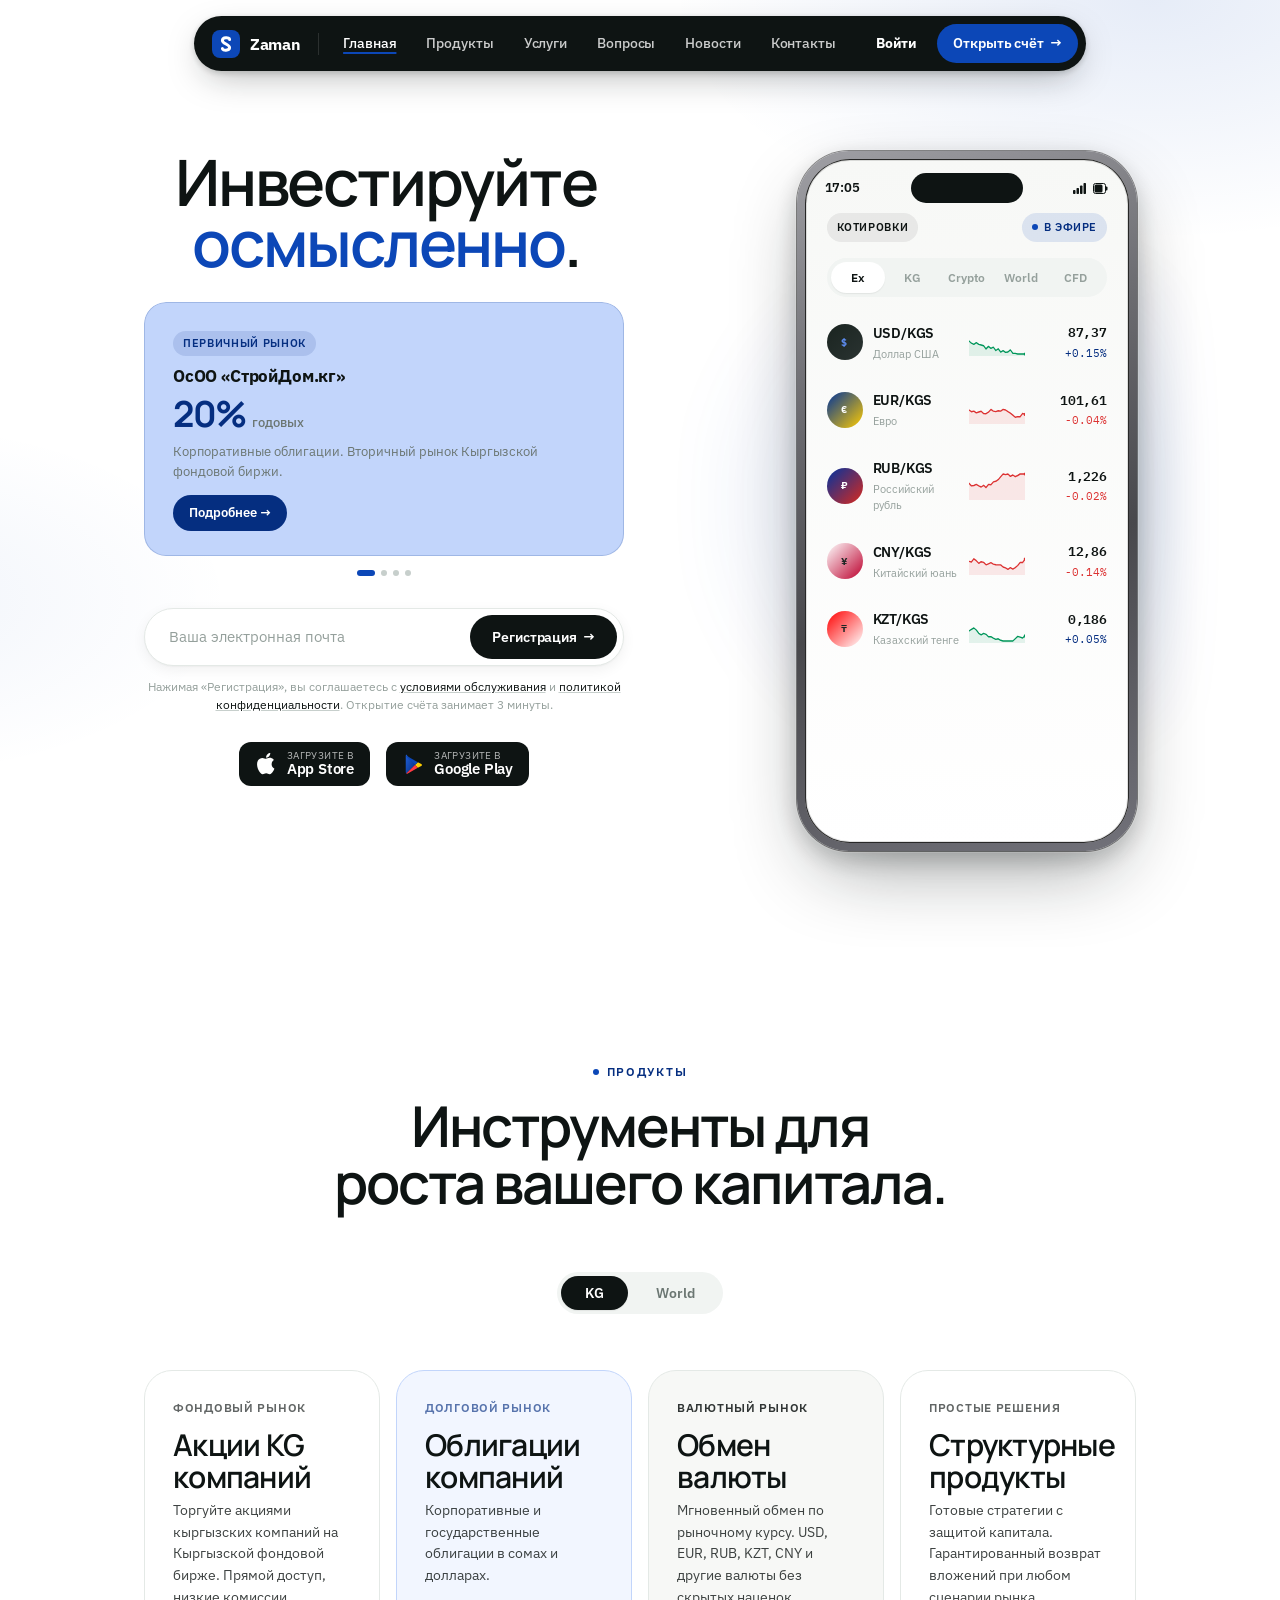
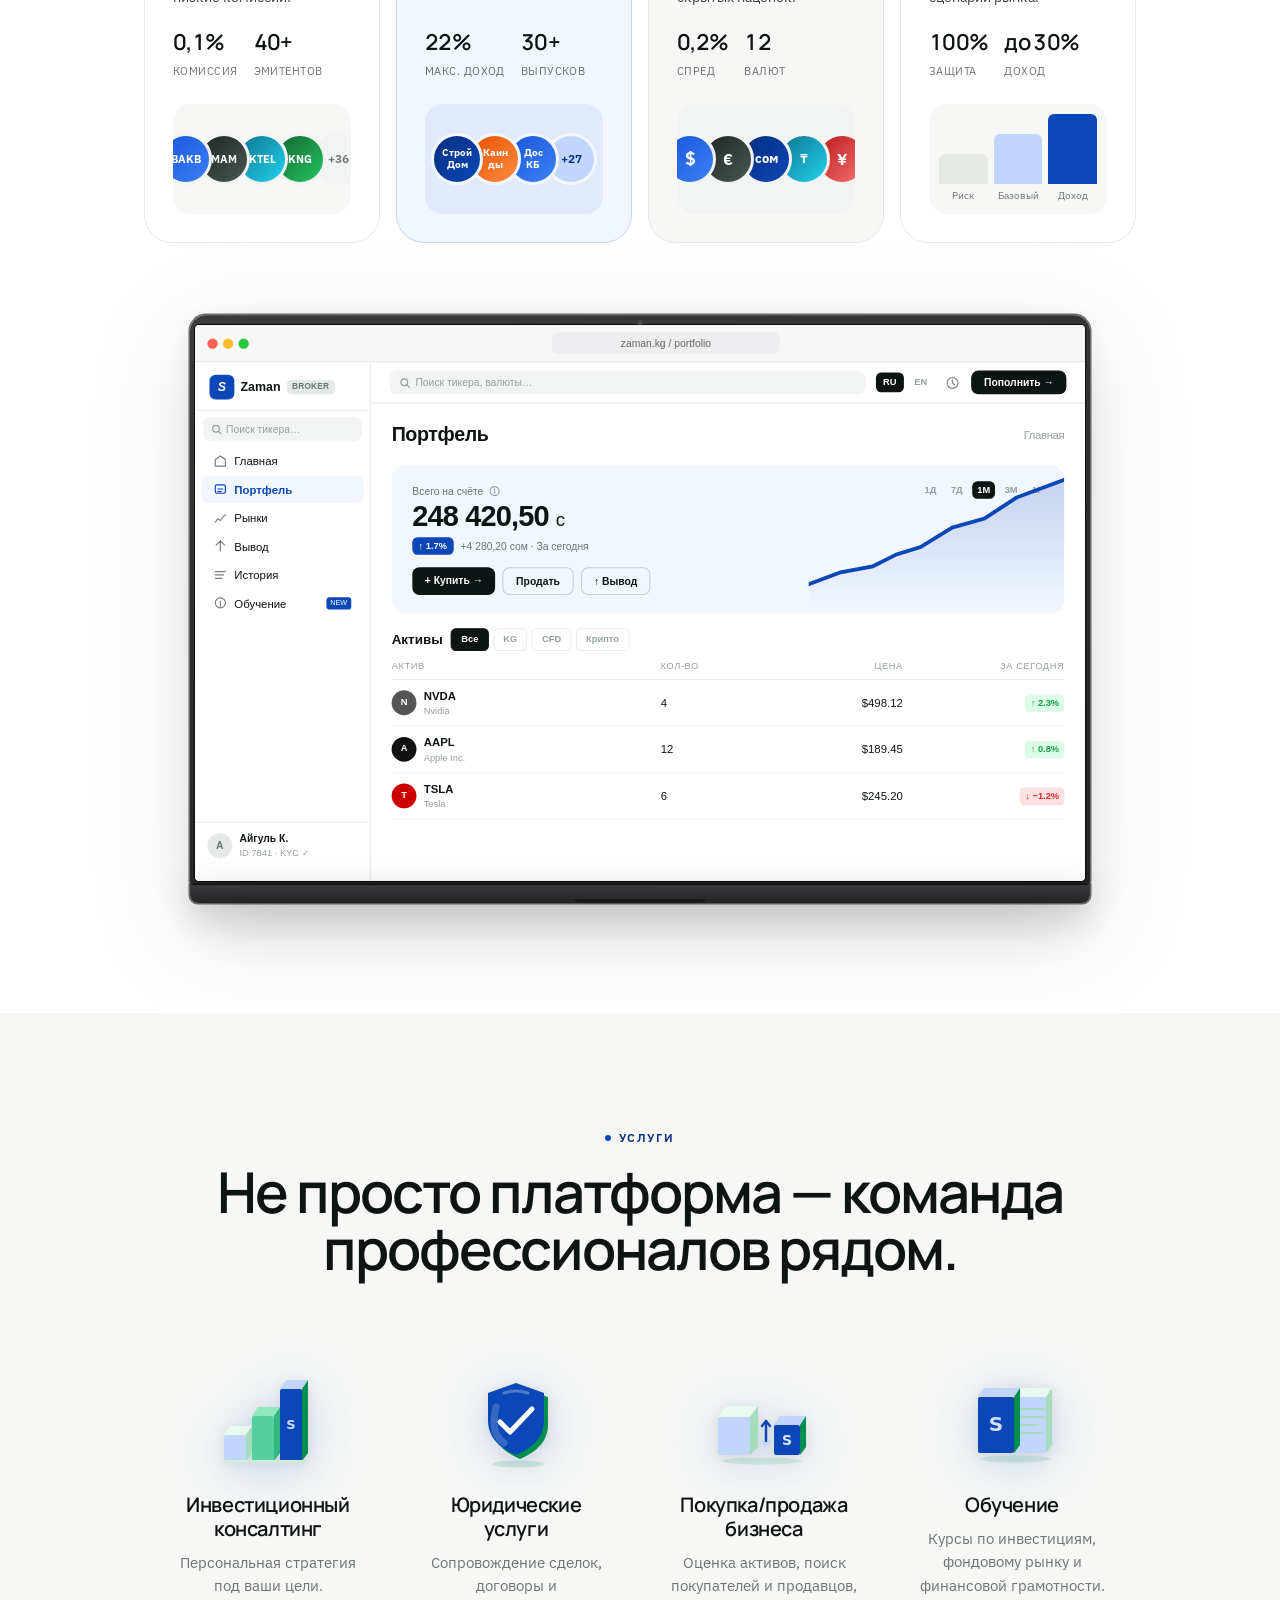
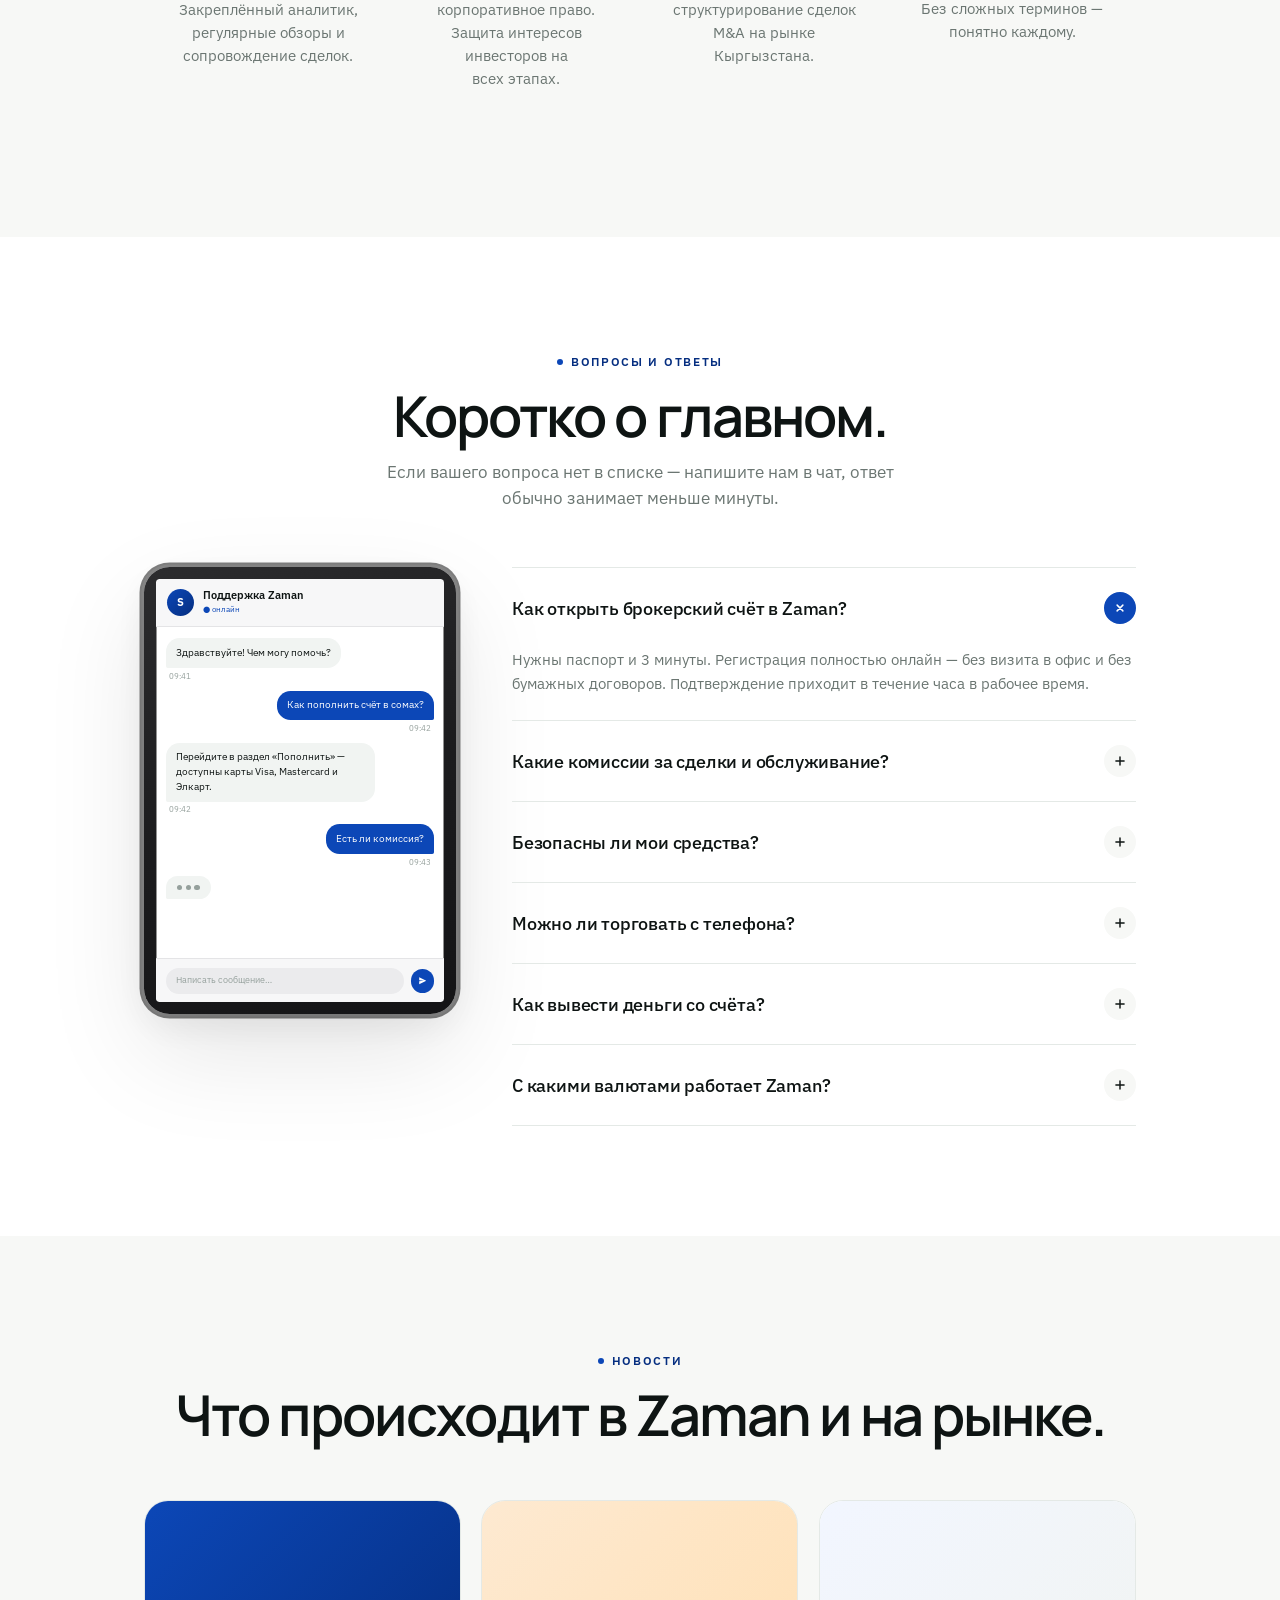
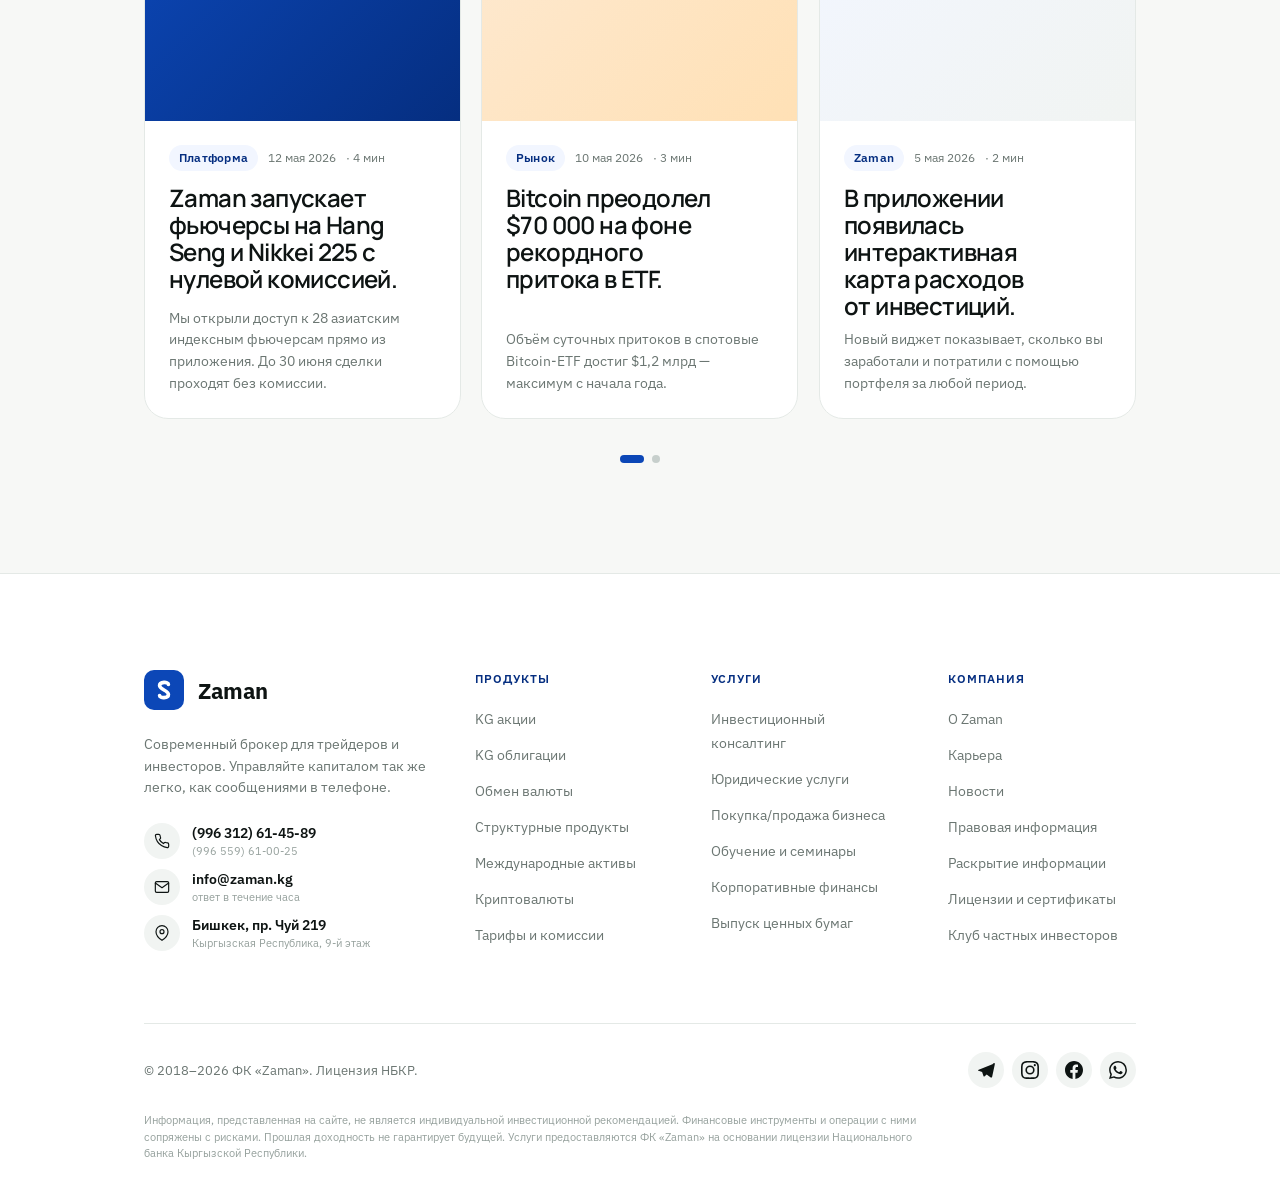
==== commit 765a827f: "Point landing CTAs to zaman app (device-aware) Co-Authored-By: Claude Opus 4.8 <noreply@anthropic.co" ====
--- a/index.html
+++ b/index.html
@@ -1232,8 +1232,8 @@
       </svg>
     </button>
     <div class="island-cta">
-      <a href="https://senti-v2-app.pages.dev/Web%20Prototype" class="ghost">Войти</a>
-      <a href="https://senti-v2-app.pages.dev/" class="signup">Открыть счёт <span class="arr">→</span></a>
+      <a href="https://zaman-app.pages.dev/" class="ghost">Войти</a>
+      <a href="https://zaman-app.pages.dev/" class="signup">Открыть счёт <span class="arr">→</span></a>
     </div>
   </nav>
 </div>
@@ -1311,7 +1311,7 @@
           </div>
         </div>
 
-        <form class="signup-row" onsubmit="event.preventDefault(); window.location.href='https://senti-v2-app.pages.dev/';">
+        <form class="signup-row" onsubmit="event.preventDefault(); window.location.href='https://zaman-app.pages.dev/';">
           <input type="email" placeholder="Ваша электронная почта" aria-label="Email"/>
           <button type="submit">Регистрация <span>→</span></button>
         </form>
@@ -1320,7 +1320,7 @@
         </div>
 
         <div class="store-row">
-          <a class="store" href="https://senti-v2-app.pages.dev/Mobile%20Prototype" aria-label="Скачать в App Store">
+          <a class="store" href="https://zaman-app.pages.dev/Mobile%20Prototype" aria-label="Скачать в App Store">
             <span class="icon">
               <svg width="22" height="22" viewBox="0 0 24 24" fill="currentColor"><path d="M17.05 12.04c0-2.94 2.4-4.36 2.51-4.43-1.37-2-3.5-2.27-4.26-2.3-1.81-.19-3.54 1.07-4.46 1.07-.94 0-2.34-1.05-3.86-1.02-1.98.03-3.82 1.16-4.84 2.93-2.07 3.6-.53 8.92 1.48 11.85.98 1.43 2.15 3.04 3.67 2.98 1.47-.06 2.03-.95 3.81-.95 1.77 0 2.27.95 3.83.92 1.59-.03 2.59-1.45 3.56-2.89 1.12-1.66 1.58-3.27 1.6-3.36-.03-.01-3.07-1.18-3.04-4.7zM14.4 3.5c.79-.96 1.32-2.3 1.18-3.62-1.13.05-2.5.76-3.32 1.71-.73.84-1.37 2.18-1.2 3.48 1.27.1 2.55-.64 3.34-1.57z"/></svg>
             </span>
@@ -1329,7 +1329,7 @@
               <strong>App Store</strong>
             </span>
           </a>
-          <a class="store" href="https://senti-v2-app.pages.dev/Mobile%20Prototype" aria-label="Скачать в Google Play">
+          <a class="store" href="https://zaman-app.pages.dev/Mobile%20Prototype" aria-label="Скачать в Google Play">
             <span class="icon">
               <svg width="22" height="22" viewBox="0 0 24 24"><defs><linearGradient id="g1" x1="0" y1="0" x2="1" y2="1"><stop offset="0" stop-color="#1F5FD8"/><stop offset="1" stop-color="#052E80"/></linearGradient></defs><path fill="url(#g1)" d="M3.6 1.7c-.4.4-.6 1-.6 1.8v17c0 .8.2 1.4.6 1.8l.1.1L13 13l-9.4-11.4z"/><path fill="#FFCE00" d="M16.2 16l-3.2-3 3.2-3 3.7 2c1.1.6 1.1 1.6 0 2.2l-3.7 1.8z"/><path fill="#FF3A44" d="M16.2 16L13 13 3.6 22.3c.4.4 1 .4 1.7 0l10.9-6.3"/><path fill="#0C47B7" d="M16.2 10L5.3 3.7c-.7-.4-1.3-.4-1.7 0L13 13l3.2-3z"/></svg>
             </span>
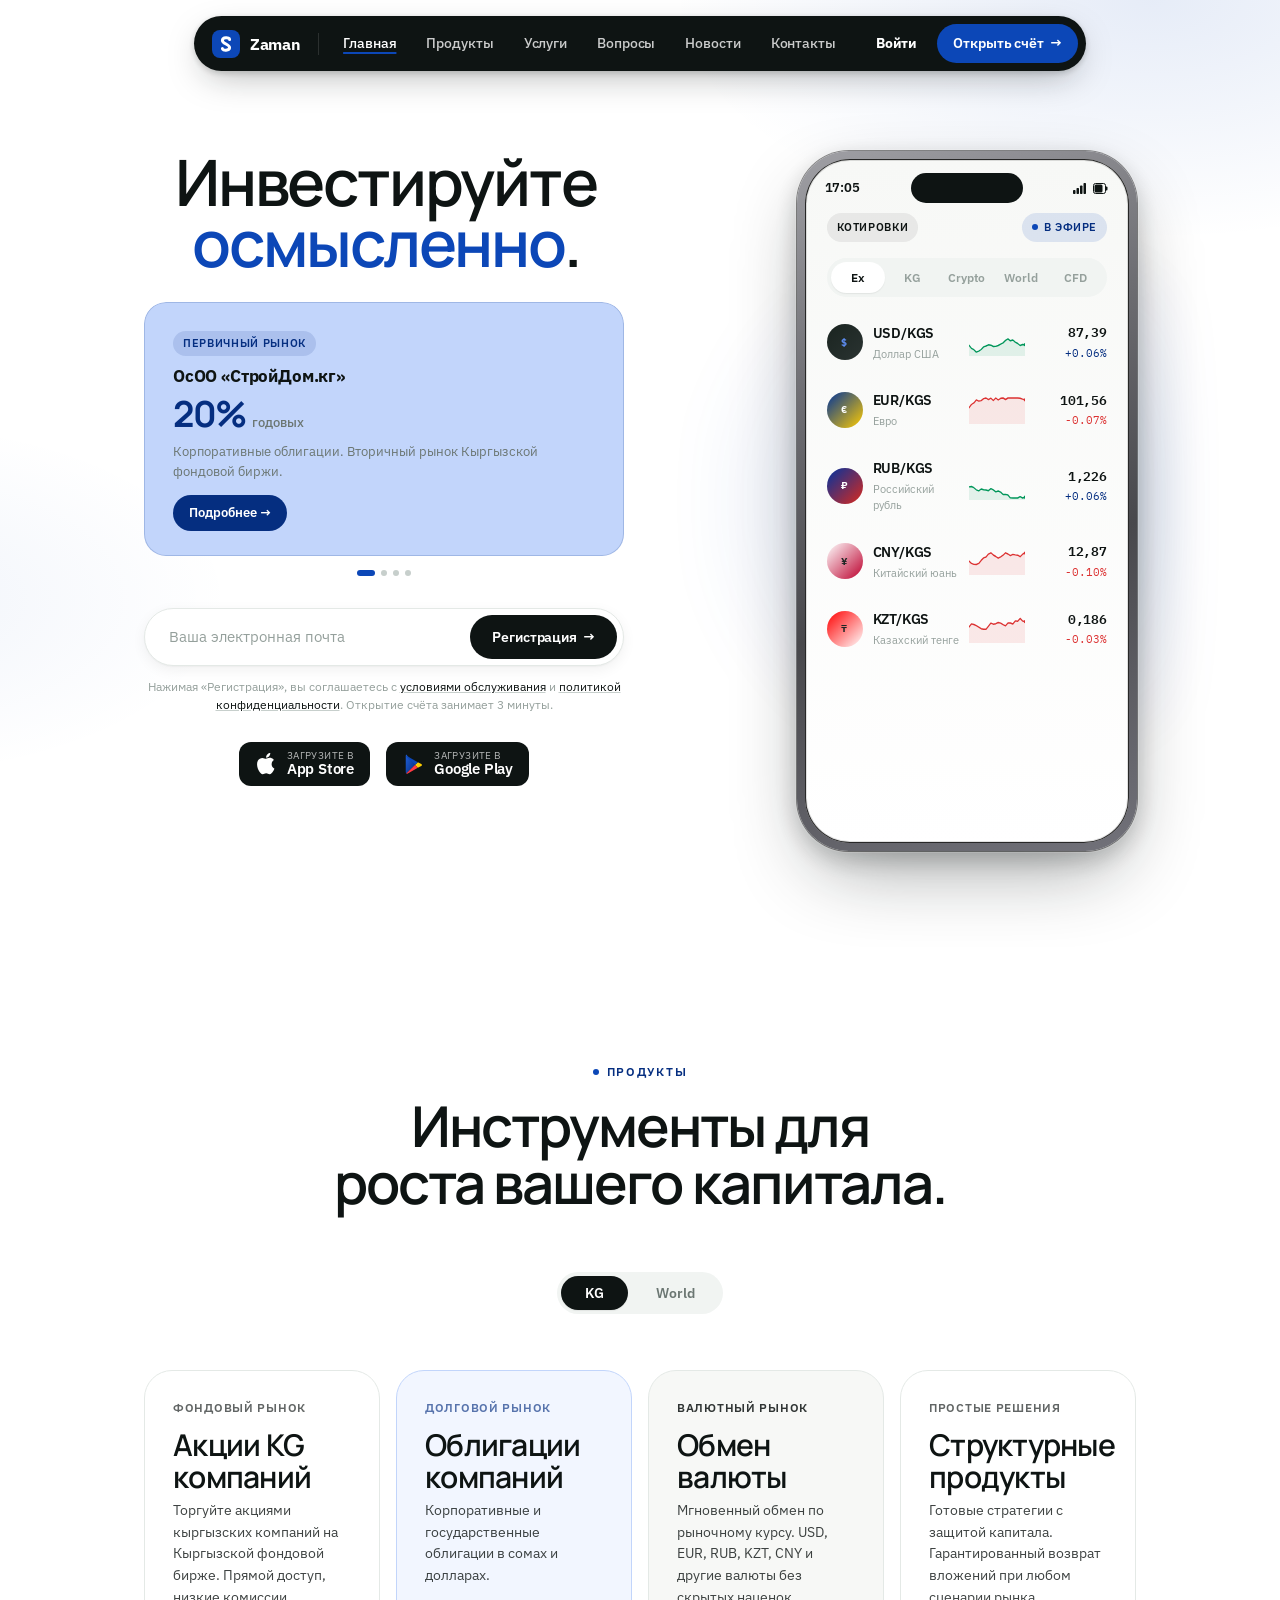
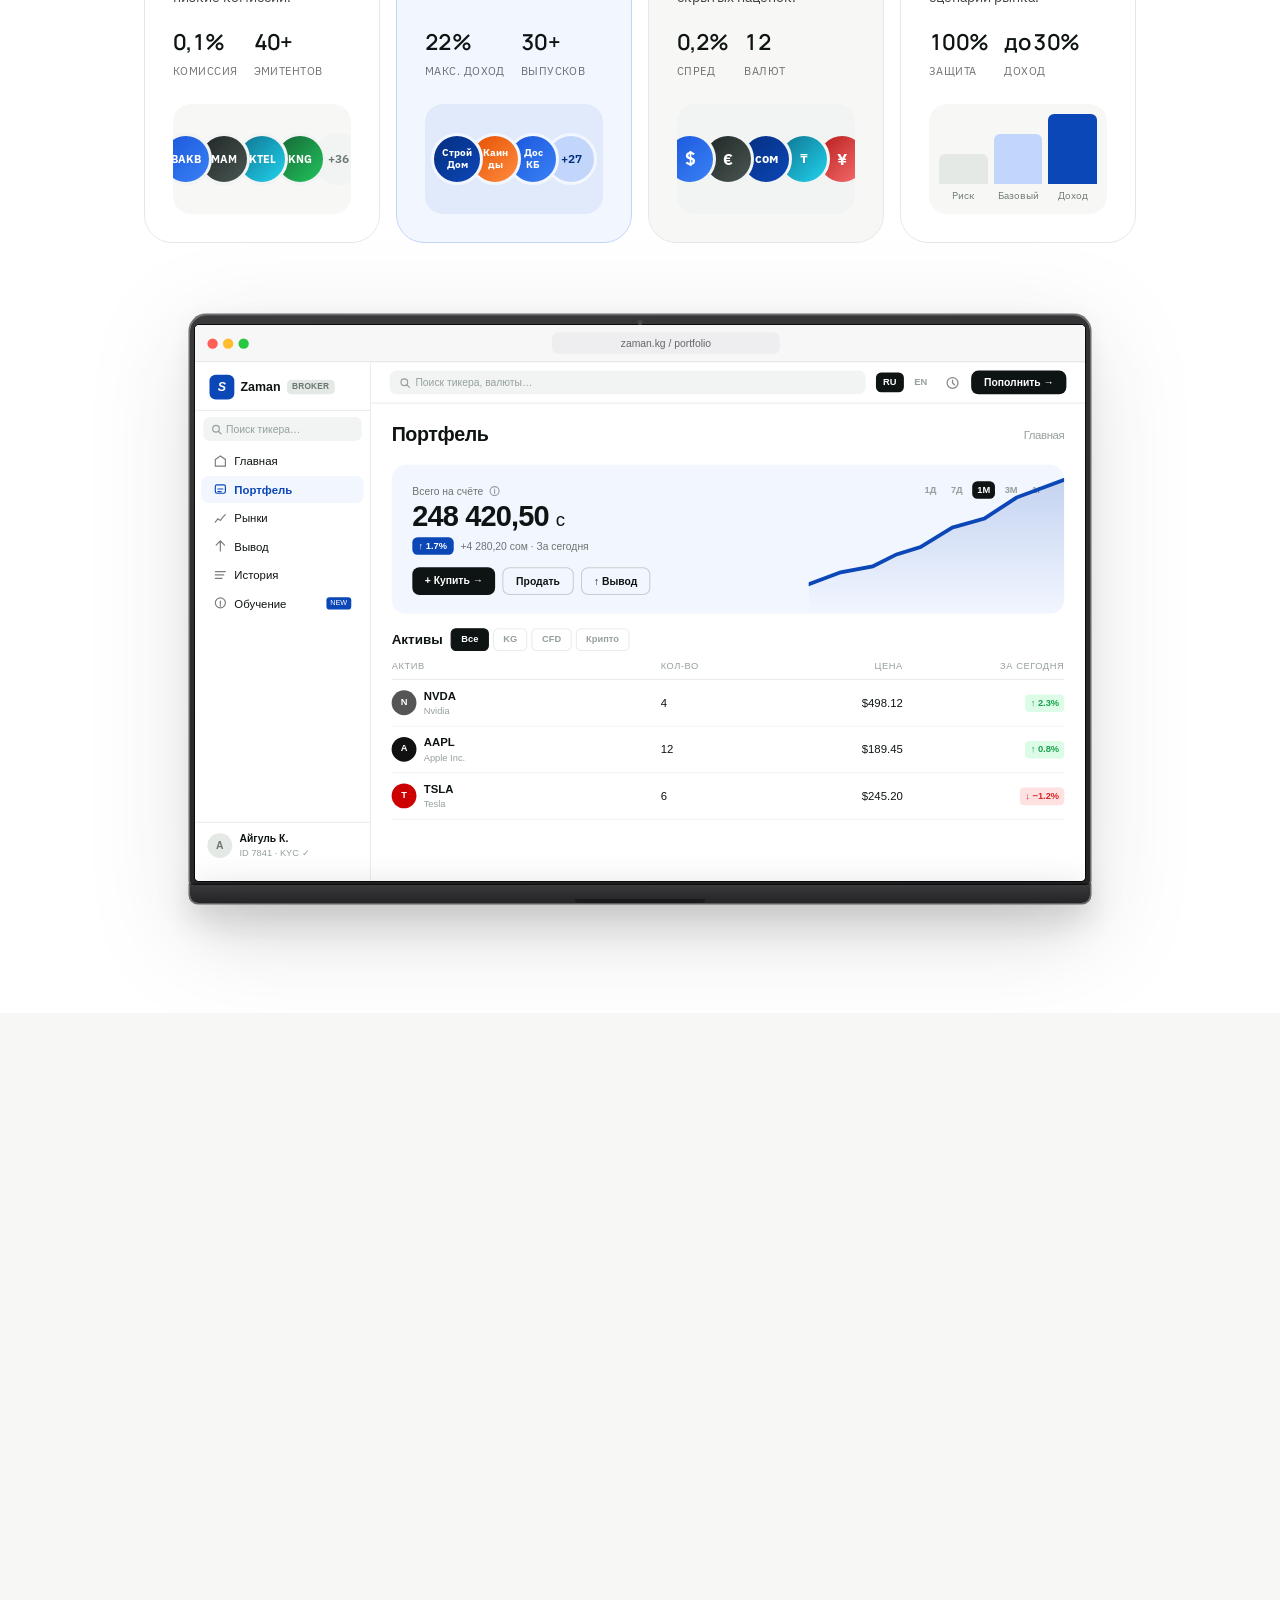
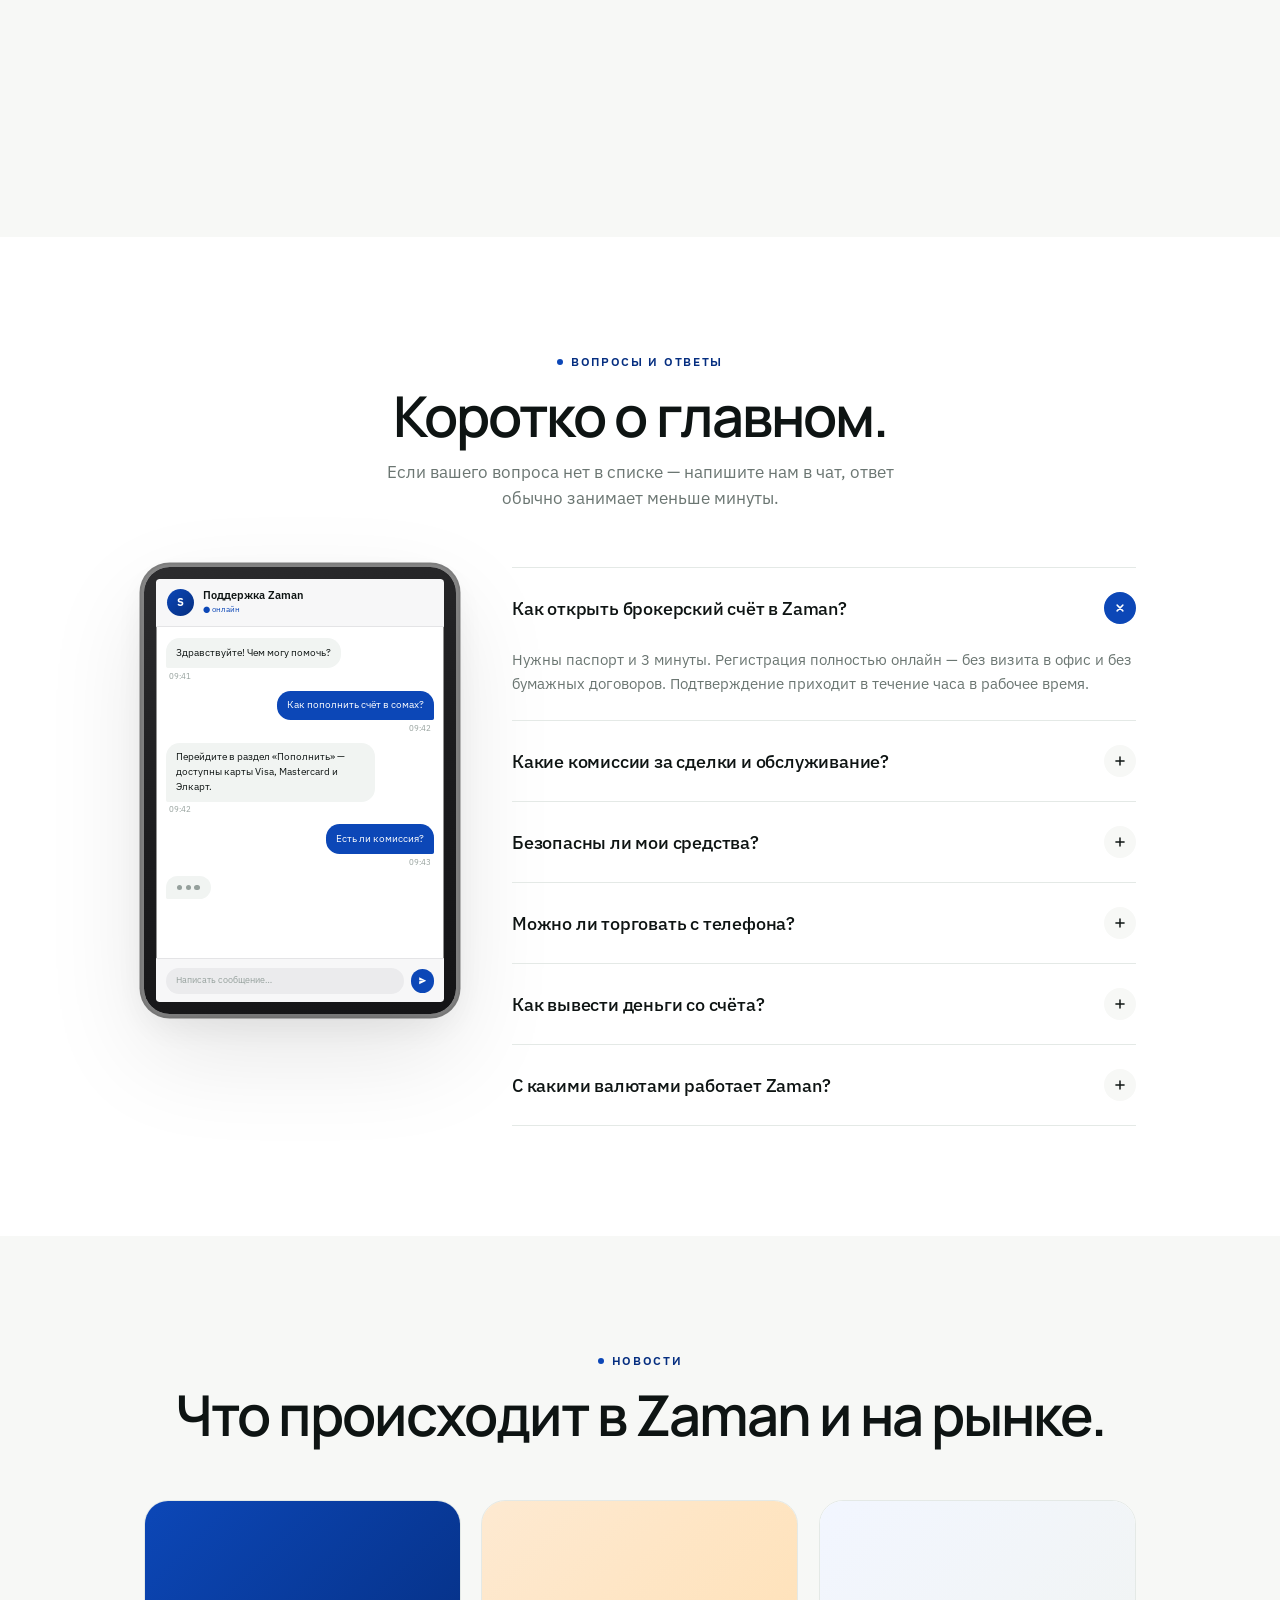
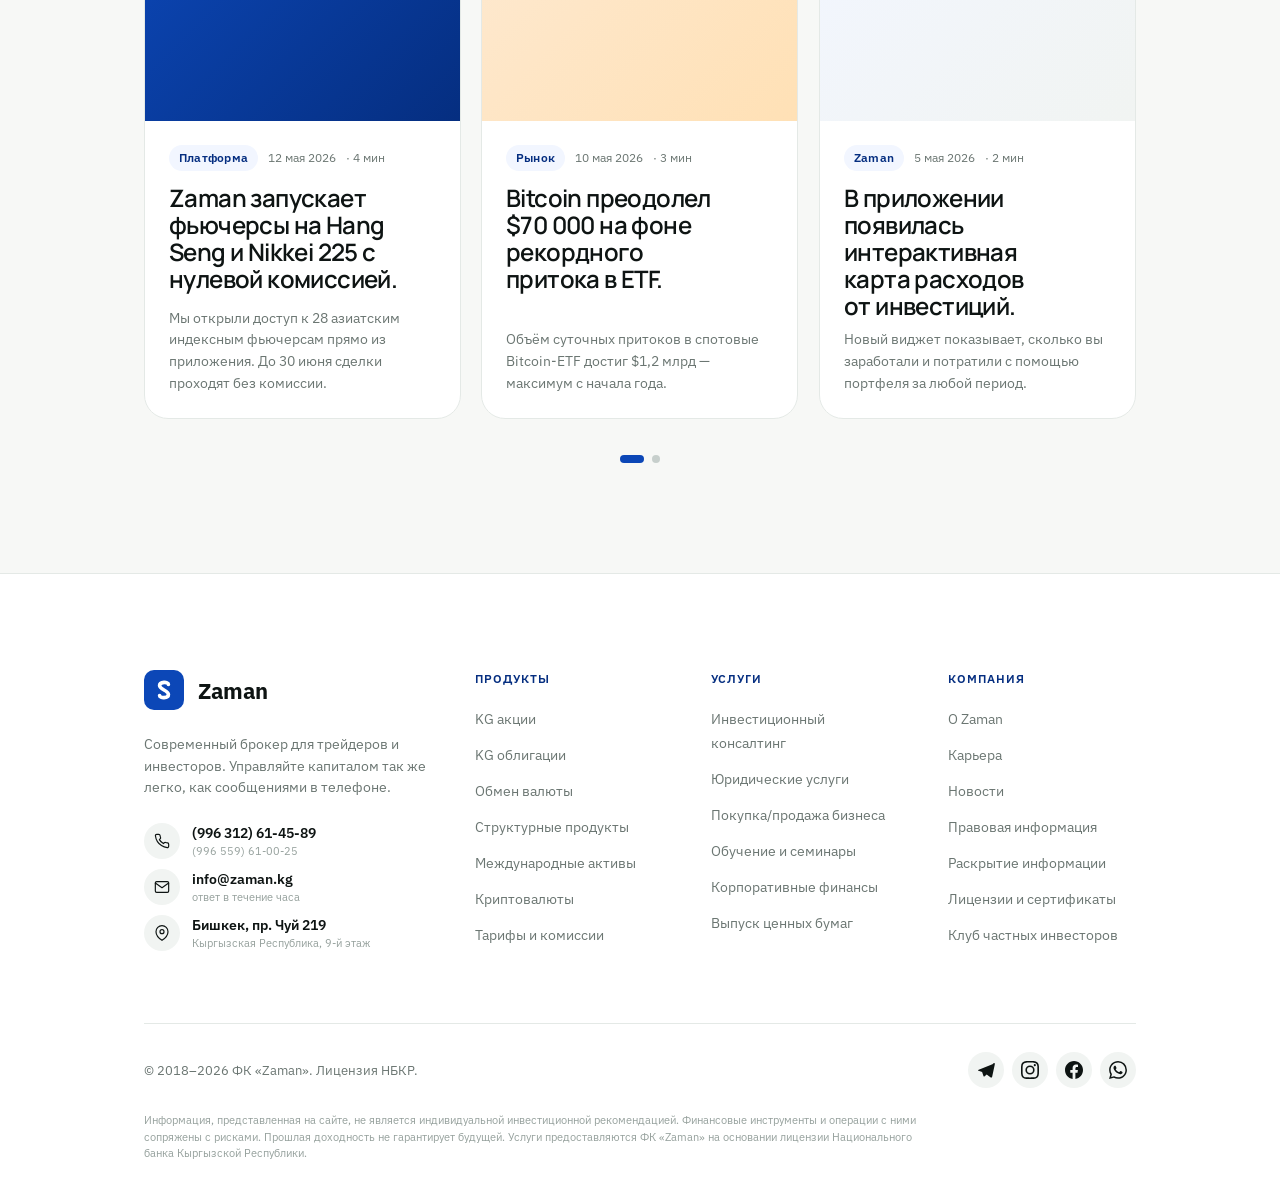
==== commit 2bc3518b: "Landing: Войти→Web, App Store→Mobile, Google Play→Phone prototype Co-Authored-By: Claude Opus 4.8 <n" ====
--- a/index.html
+++ b/index.html
@@ -1232,7 +1232,7 @@
       </svg>
     </button>
     <div class="island-cta">
-      <a href="https://zaman-app.pages.dev/" class="ghost">Войти</a>
+      <a href="https://zaman-app.pages.dev/Web%20Prototype" class="ghost">Войти</a>
       <a href="https://zaman-app.pages.dev/" class="signup">Открыть счёт <span class="arr">→</span></a>
     </div>
   </nav>
@@ -1329,7 +1329,7 @@
               <strong>App Store</strong>
             </span>
           </a>
-          <a class="store" href="https://zaman-app.pages.dev/Mobile%20Prototype" aria-label="Скачать в Google Play">
+          <a class="store" href="https://zaman-app.pages.dev/Phone%20Prototype" aria-label="Скачать в Google Play">
             <span class="icon">
               <svg width="22" height="22" viewBox="0 0 24 24"><defs><linearGradient id="g1" x1="0" y1="0" x2="1" y2="1"><stop offset="0" stop-color="#1F5FD8"/><stop offset="1" stop-color="#052E80"/></linearGradient></defs><path fill="url(#g1)" d="M3.6 1.7c-.4.4-.6 1-.6 1.8v17c0 .8.2 1.4.6 1.8l.1.1L13 13l-9.4-11.4z"/><path fill="#FFCE00" d="M16.2 16l-3.2-3 3.2-3 3.7 2c1.1.6 1.1 1.6 0 2.2l-3.7 1.8z"/><path fill="#FF3A44" d="M16.2 16L13 13 3.6 22.3c.4.4 1 .4 1.7 0l10.9-6.3"/><path fill="#0C47B7" d="M16.2 10L5.3 3.7c-.7-.4-1.3-.4-1.7 0L13 13l3.2-3z"/></svg>
             </span>
